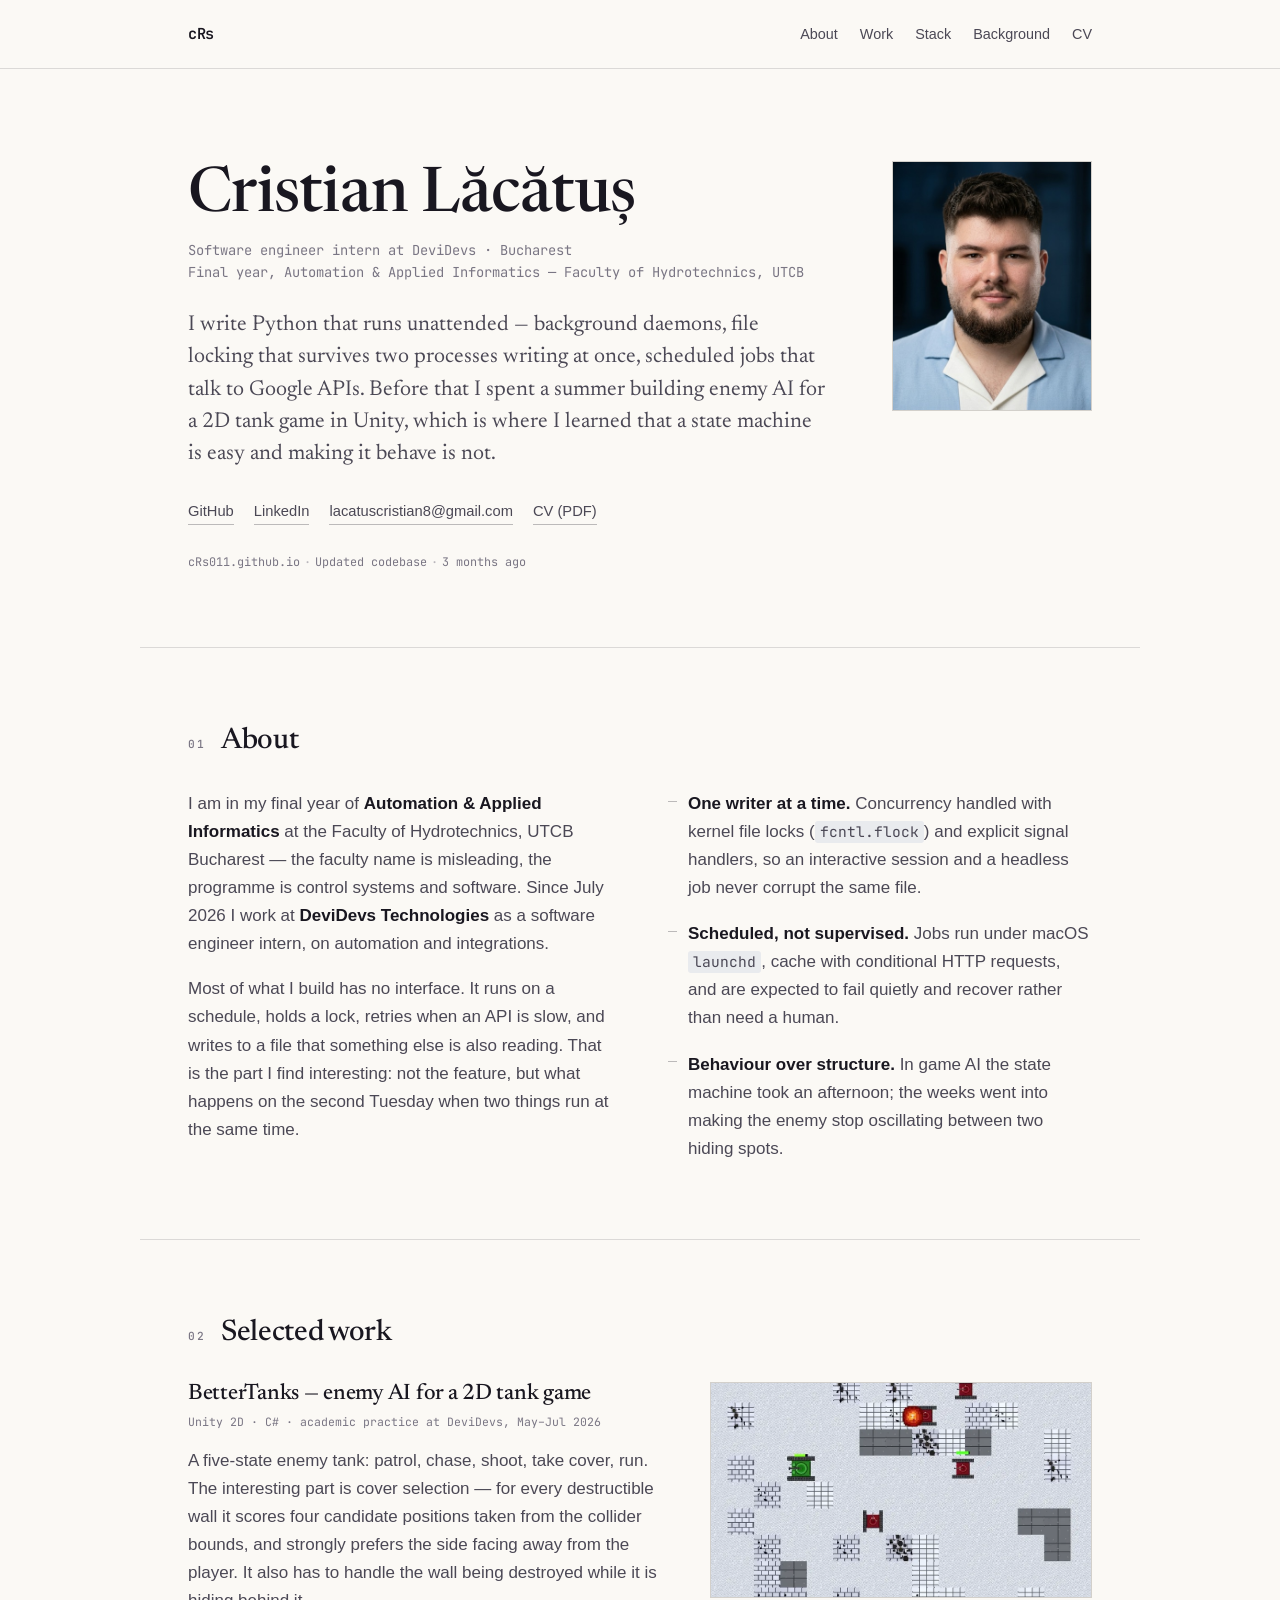
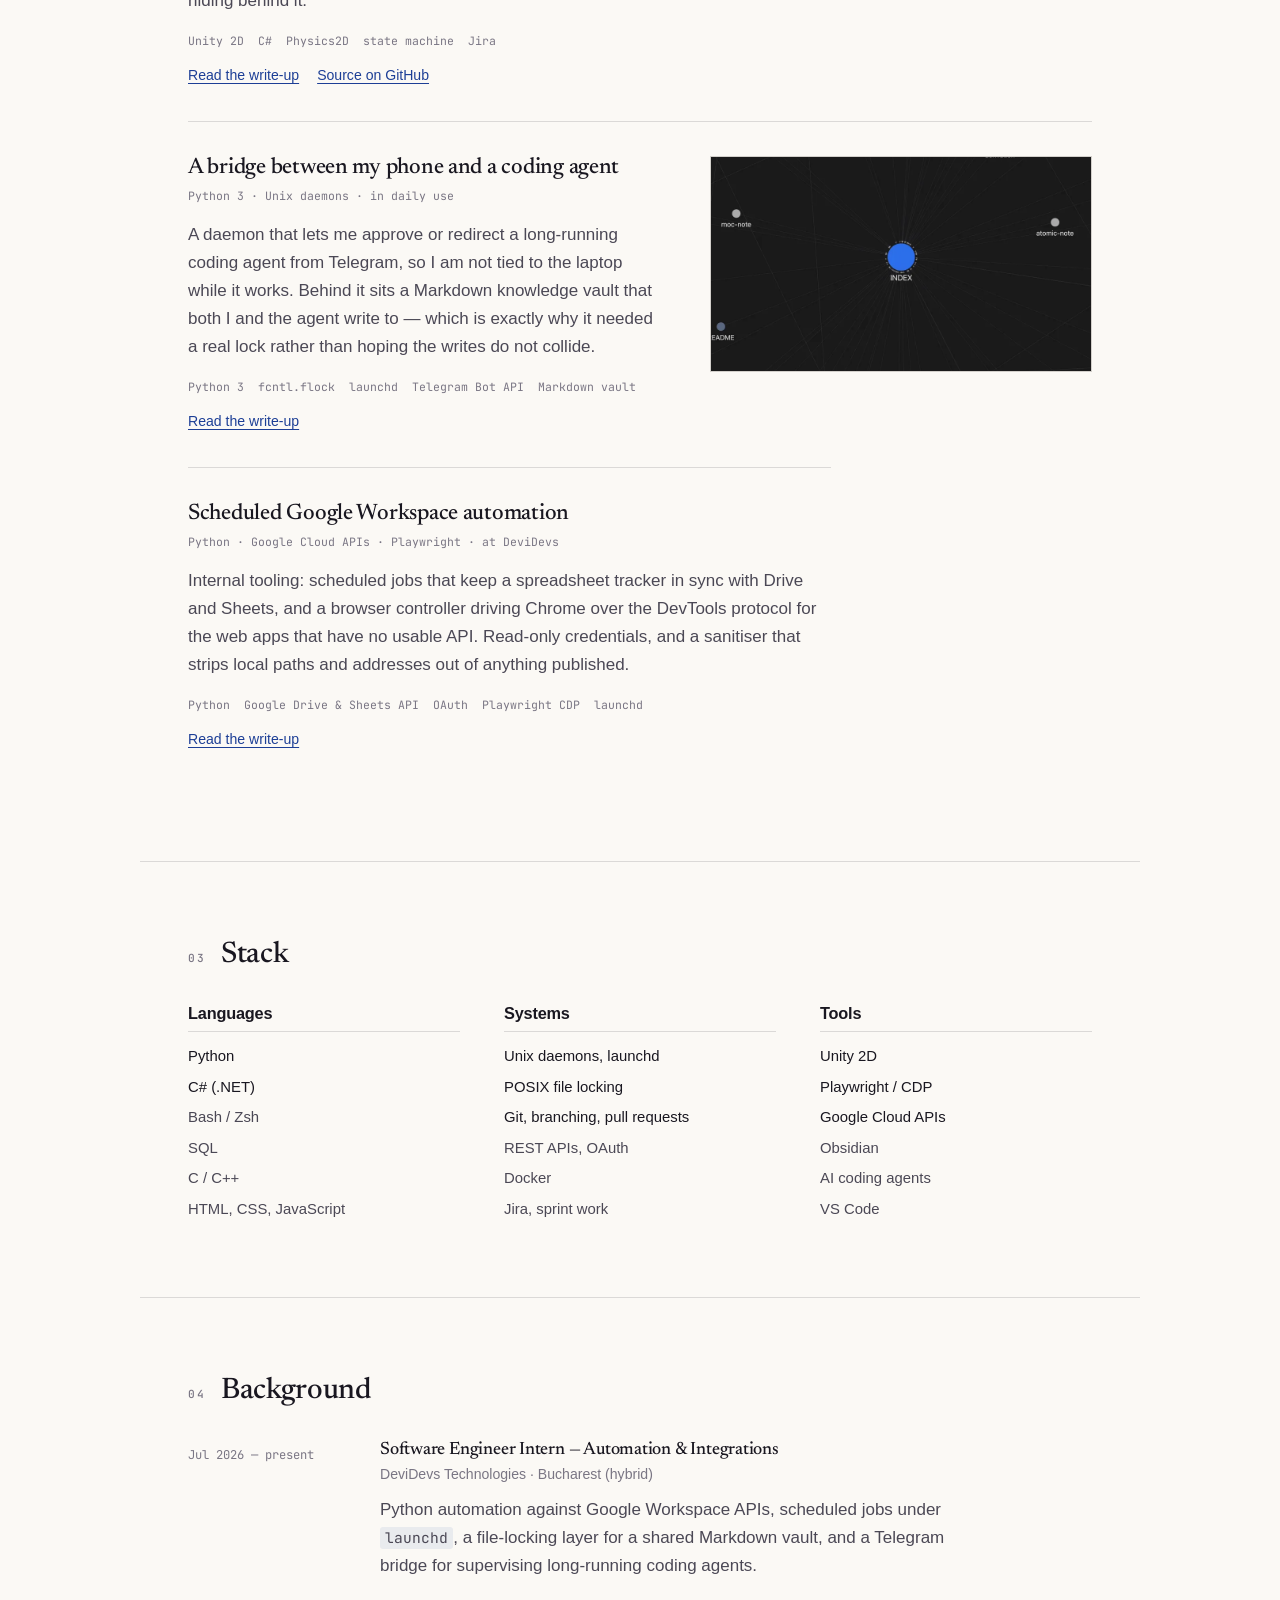
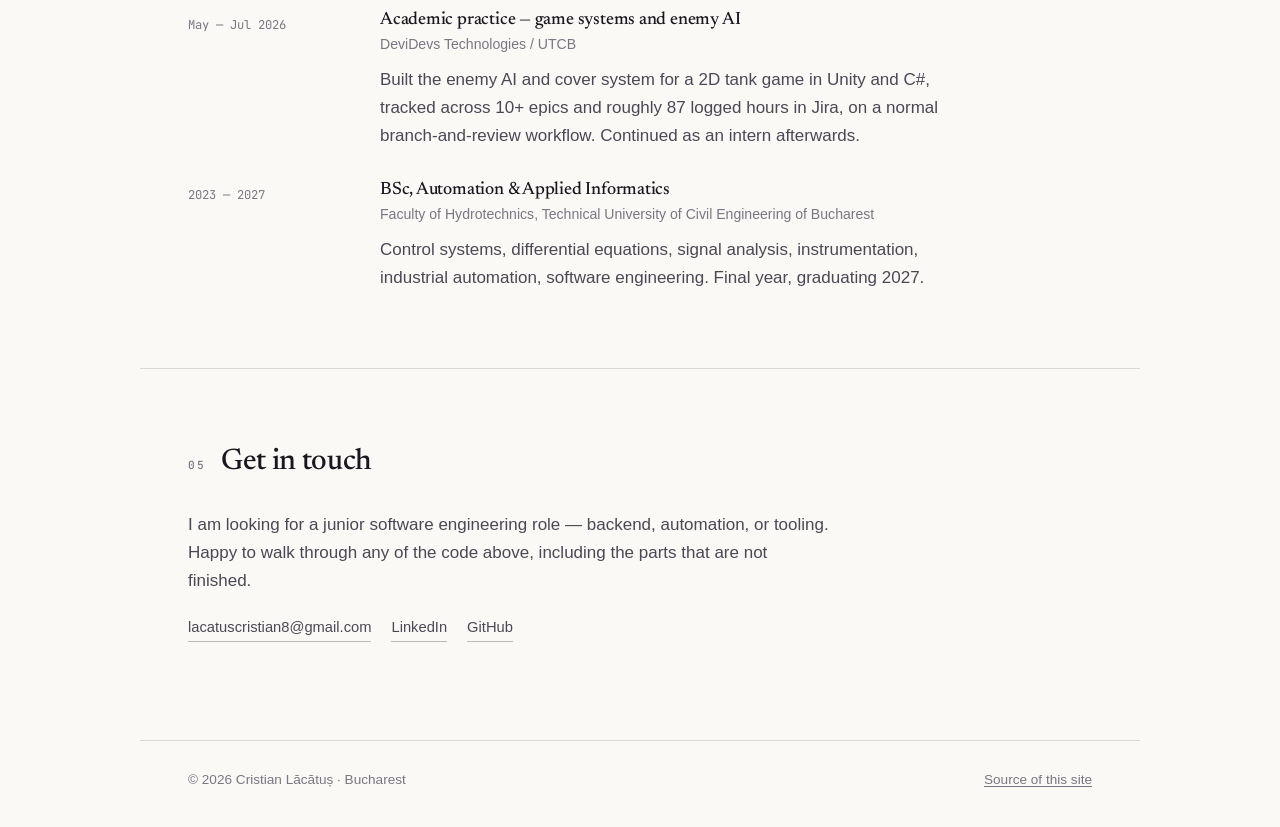
==== index.html @ 4e41a346 "feat(build): proiectele se genereaza din data/projects.json, nu se scriu de mana Sistemul "automat" " ====
<!DOCTYPE html>
<html lang="en">
<head>
  <meta charset="UTF-8">
  <meta name="viewport" content="width=device-width, initial-scale=1, viewport-fit=cover">
  <title>Cristian Lăcătuș — software & automation engineer</title>

  <meta name="description" content="Cristian Lăcătuș — Software Engineer Intern at DeviDevs. Final-year Automation & Applied Informatics student, Faculty of Hydrotechnics, UTCB Bucharest. Python daemons, Unity 2D enemy AI, Google Cloud automation.">
  <meta name="author" content="Cristian Lăcătuș">
  <meta name="theme-color" content="#fbf9f5" media="(prefers-color-scheme: light)">
  <meta name="theme-color" content="#16151b" media="(prefers-color-scheme: dark)">

  <meta property="og:title" content="Cristian Lăcătuș — software & automation engineer">
  <meta property="og:description" content="Python daemons and file-locking, Unity 2D enemy AI, Google Cloud automation. Final-year student at UTCB, intern at DeviDevs.">
  <meta property="og:type" content="profile">
  <meta property="og:url" content="https://crs011.github.io/">
  <meta property="og:image" content="https://crs011.github.io/assets/cristi_portrait.jpg">
  <meta name="twitter:card" content="summary_large_image">

  <link rel="canonical" href="https://crs011.github.io/">
  <link rel="icon" href="assets/favicon.svg" type="image/svg+xml">

  <link rel="preconnect" href="https://fonts.googleapis.com">
  <link rel="preconnect" href="https://fonts.gstatic.com" crossorigin>
  <link href="https://fonts.googleapis.com/css2?family=Newsreader:opsz,wght@6..72,400;6..72,500;6..72,600&family=JetBrains+Mono:wght@400;500;600&display=swap" rel="stylesheet">
  <link rel="stylesheet" href="styles.min.css?v=20260817">

  <script type="application/ld+json">
  {
    "@context": "https://schema.org",
    "@type": "Person",
    "name": "Cristian Lăcătuș",
    "url": "https://crs011.github.io/",
    "image": "https://crs011.github.io/assets/cristi_portrait.jpg",
    "sameAs": [
      "https://github.com/cRs011",
      "https://www.linkedin.com/in/cristi-lacatus-823696294/"
    ],
    "jobTitle": "Software Engineer Intern — Automation & Integrations",
    "worksFor": {
      "@type": "Organization",
      "name": "DeviDevs Technologies",
      "url": "https://devidevs.com"
    },
    "affiliation": {
      "@type": "EducationalOrganization",
      "name": "Technical University of Civil Engineering of Bucharest (UTCB)",
      "department": "Faculty of Hydrotechnics — Automation & Applied Informatics"
    },
    "knowsAbout": ["Python", "C#", "Unity 2D", "Game AI", "Unix daemons", "File locking", "Playwright", "ETL pipelines", "Google Cloud APIs"]
  }
  </script>
</head>

<body>
  <a class="skip-link" href="#main">Skip to content</a>

  <header class="masthead">
    <div class="wrap masthead-inner">
      <a href="/" class="wordmark">cRs</a>
      <nav aria-label="Sections">
        <ul>
          <li><a href="#about">About</a></li>
          <li><a href="#work">Work</a></li>
          <li><a href="#stack">Stack</a></li>
          <li><a href="#background">Background</a></li>
          <li><a href="assets/CV_Cristian_Lacatus_Software_Engineer.pdf">CV</a></li>
        </ul>
      </nav>
    </div>
  </header>

  <main id="main">
    <section class="wrap intro">
      <div>
        <h1>Cristian Lăcătuș</h1>
        <p class="intro-role">
          Software engineer intern at DeviDevs · Bucharest<br>
          Final year, Automation &amp; Applied Informatics — Faculty of Hydrotechnics, UTCB
        </p>

        <p class="lede">
          I write Python that runs unattended — background daemons, file locking that survives two
          processes writing at once, scheduled jobs that talk to Google APIs. Before that I spent a
          summer building enemy AI for a 2D tank game in Unity, which is where I learned that a state
          machine is easy and making it behave is not.
        </p>

        <div class="contact-row">
          <a href="https://github.com/cRs011" rel="me">GitHub</a>
          <a href="https://www.linkedin.com/in/cristi-lacatus-823696294/" rel="me">LinkedIn</a>
          <button type="button" id="copy-email" data-email="lacatuscristian8@gmail.com">lacatuscristian8@gmail.com</button>
          <a href="assets/CV_Cristian_Lacatus_Software_Engineer.pdf">CV (PDF)</a>
        </div>

        <a class="last-commit" id="last-commit" href="https://github.com/cRs011" hidden>
          <span id="commit-repo"></span><span class="sep">·</span><span id="commit-msg"></span><span class="sep">·</span><span id="commit-age"></span>
        </a>
      </div>

      <img class="portrait" src="assets/cristi_portrait.jpg?v=3" alt="Cristian Lăcătuș" width="200" height="250" loading="eager">
    </section>

    <section class="wrap section" id="about">
      <div class="section-head">
        <span class="eyebrow">01</span>
        <h2>About</h2>
      </div>
      <div class="two-col">
        <div class="prose">
          <p>
            I am in my final year of <strong>Automation &amp; Applied Informatics</strong> at the
            Faculty of Hydrotechnics, UTCB Bucharest — the faculty name is misleading, the programme
            is control systems and software. Since July 2026 I work at
            <strong>DeviDevs Technologies</strong> as a software engineer intern, on automation and
            integrations.
          </p>
          <p>
            Most of what I build has no interface. It runs on a schedule, holds a lock, retries when
            an API is slow, and writes to a file that something else is also reading. That is the
            part I find interesting: not the feature, but what happens on the second Tuesday when two
            things run at the same time.
          </p>
        </div>
        <div>
          <ul class="principles">
            <li>
              <strong>One writer at a time.</strong> Concurrency handled with kernel file locks
              (<code>fcntl.flock</code>) and explicit signal handlers, so an interactive session and a
              headless job never corrupt the same file.
            </li>
            <li>
              <strong>Scheduled, not supervised.</strong> Jobs run under macOS <code>launchd</code>,
              cache with conditional HTTP requests, and are expected to fail quietly and recover
              rather than need a human.
            </li>
            <li>
              <strong>Behaviour over structure.</strong> In game AI the state machine took an
              afternoon; the weeks went into making the enemy stop oscillating between two hiding
              spots.
            </li>
          </ul>
        </div>
      </div>
    </section>

    <section class="wrap section" id="work">
      <div class="section-head">
        <span class="eyebrow">02</span>
        <h2>Selected work</h2>
      </div>

      <!-- projects:start — generat de scripts/render_site.py din data/projects.json. Nu edita intre marcaje. -->
      <div class="work-list">
        <article class="work-item">
          <div class="work-body">
            <h3><a href="projects/bettertanks.html">BetterTanks — enemy AI for a 2D tank game</a></h3>
            <p class="work-meta">Unity 2D · C# · academic practice at DeviDevs, May–Jul 2026</p>
            <p>A five-state enemy tank: patrol, chase, shoot, take cover, run. The interesting part is cover selection — for every destructible wall it scores four candidate positions taken from the collider bounds, and strongly prefers the side facing away from the player. It also has to handle the wall being destroyed while it is hiding behind it.</p>
            <ul class="tags">
              <li>Unity 2D</li>
              <li>C#</li>
              <li>Physics2D</li>
              <li>state machine</li>
              <li>Jira</li>
            </ul>
            <div class="work-links">
              <a href="projects/bettertanks.html">Read the write-up</a>
              <a href="https://github.com/cRs011/proiectul-Unity-2D">Source on GitHub</a>
            </div>
          </div>
          <div class="work-media">
            <video autoplay loop muted playsinline preload="metadata" poster="assets/bettertanks/bettertanks_gameplay_live.webp" width="960" height="540">
              <source src="assets/bettertanks/bettertanks_gameplay_live.mp4" type="video/mp4">
            <img src="assets/bettertanks/bettertanks_gameplay_live.gif" alt="Gameplay clip: tanks fighting on a desert map" loading="lazy" width="960" height="540">
            </video>
          </div>
        </article>
        <article class="work-item">
          <div class="work-body">
            <h3><a href="projects/agent-bridge.html">A bridge between my phone and a coding agent</a></h3>
            <p class="work-meta">Python 3 · Unix daemons · in daily use</p>
            <p>A daemon that lets me approve or redirect a long-running coding agent from Telegram, so I am not tied to the laptop while it works. Behind it sits a Markdown knowledge vault that both I and the agent write to — which is exactly why it needed a real lock rather than hoping the writes do not collide.</p>
            <ul class="tags">
              <li>Python 3</li>
              <li>fcntl.flock</li>
              <li>launchd</li>
              <li>Telegram Bot API</li>
              <li>Markdown vault</li>
            </ul>
            <div class="work-links">
              <a href="projects/agent-bridge.html">Read the write-up</a>
            </div>
          </div>
          <div class="work-media">
            <video autoplay loop muted playsinline preload="metadata" poster="assets/obsidian_graph_interactive.webp" width="960" height="540">
              <source src="assets/obsidian_graph_interactive.mp4" type="video/mp4">
            <img src="assets/obsidian_graph_interactive.gif" alt="The knowledge vault rendered as a graph of linked notes" loading="lazy" width="960" height="540">
            </video>
          </div>
        </article>
        <article class="work-item no-media">
          <div class="work-body">
            <h3><a href="projects/automation.html">Scheduled Google Workspace automation</a></h3>
            <p class="work-meta">Python · Google Cloud APIs · Playwright · at DeviDevs</p>
            <p>Internal tooling: scheduled jobs that keep a spreadsheet tracker in sync with Drive and Sheets, and a browser controller driving Chrome over the DevTools protocol for the web apps that have no usable API. Read-only credentials, and a sanitiser that strips local paths and addresses out of anything published.</p>
            <ul class="tags">
              <li>Python</li>
              <li>Google Drive &amp; Sheets API</li>
              <li>OAuth</li>
              <li>Playwright CDP</li>
              <li>launchd</li>
            </ul>
            <div class="work-links">
              <a href="projects/automation.html">Read the write-up</a>
            </div>
          </div>
        </article>
      </div>
      <!-- projects:end -->
    </section>

    <section class="wrap section" id="stack">
      <div class="section-head">
        <span class="eyebrow">03</span>
        <h2>Stack</h2>
      </div>
      <div class="stack-grid">
        <div>
          <h3>Languages</h3>
          <ul>
            <li class="primary">Python</li>
            <li class="primary">C# (.NET)</li>
            <li>Bash / Zsh</li>
            <li>SQL</li>
            <li>C / C++</li>
            <li>HTML, CSS, JavaScript</li>
          </ul>
        </div>
        <div>
          <h3>Systems</h3>
          <ul>
            <li class="primary">Unix daemons, launchd</li>
            <li class="primary">POSIX file locking</li>
            <li class="primary">Git, branching, pull requests</li>
            <li>REST APIs, OAuth</li>
            <li>Docker</li>
            <li>Jira, sprint work</li>
          </ul>
        </div>
        <div>
          <h3>Tools</h3>
          <ul>
            <li class="primary">Unity 2D</li>
            <li class="primary">Playwright / CDP</li>
            <li class="primary">Google Cloud APIs</li>
            <li>Obsidian</li>
            <li>AI coding agents</li>
            <li>VS Code</li>
          </ul>
        </div>
      </div>
    </section>

    <section class="wrap section" id="background">
      <div class="section-head">
        <span class="eyebrow">04</span>
        <h2>Background</h2>
      </div>
      <div class="timeline">
        <article>
          <time datetime="2026-07">Jul 2026 — present</time>
          <div>
            <h3>Software Engineer Intern — Automation &amp; Integrations</h3>
            <p class="org">DeviDevs Technologies · Bucharest (hybrid)</p>
            <p>
              Python automation against Google Workspace APIs, scheduled jobs under
              <code>launchd</code>, a file-locking layer for a shared Markdown vault, and a
              Telegram bridge for supervising long-running coding agents.
            </p>
          </div>
        </article>

        <article>
          <time datetime="2026-05">May — Jul 2026</time>
          <div>
            <h3>Academic practice — game systems and enemy AI</h3>
            <p class="org">DeviDevs Technologies / UTCB</p>
            <p>
              Built the enemy AI and cover system for a 2D tank game in Unity and C#, tracked across
              10+ epics and roughly 87 logged hours in Jira, on a normal branch-and-review workflow.
              Continued as an intern afterwards.
            </p>
          </div>
        </article>

        <article>
          <time datetime="2023">2023 — 2027</time>
          <div>
            <h3>BSc, Automation &amp; Applied Informatics</h3>
            <p class="org">Faculty of Hydrotechnics, Technical University of Civil Engineering of Bucharest</p>
            <p>
              Control systems, differential equations, signal analysis, instrumentation, industrial
              automation, software engineering. Final year, graduating 2027.
            </p>
          </div>
        </article>
      </div>
    </section>

    <section class="wrap section closing">
      <div class="section-head">
        <span class="eyebrow">05</span>
        <h2>Get in touch</h2>
      </div>
      <p>
        I am looking for a junior software engineering role — backend, automation, or tooling. Happy
        to walk through any of the code above, including the parts that are not finished.
      </p>
      <div class="contact-row">
        <a href="mailto:lacatuscristian8@gmail.com">lacatuscristian8@gmail.com</a>
        <a href="https://www.linkedin.com/in/cristi-lacatus-823696294/">LinkedIn</a>
        <a href="https://github.com/cRs011">GitHub</a>
      </div>
    </section>
  </main>

  <footer class="wrap site-footer">
    <p>© 2026 Cristian Lăcătuș · Bucharest</p>
    <p class="footer-links">
      <a href="https://github.com/cRs011/cRs011.github.io">Source of this site</a>
    </p>
  </footer>

  <script src="script.min.js?v=20260817" defer></script>
</body>
</html>
---- styles.min.css ----
:root{color-scheme:light dark;--paper:#fbf9f5;--paper-raised:#ffffff;--paper-sunken:#f2efe8;--ink:#191720;--ink-soft:#4b4855;--ink-muted:#7a7684;--rule:rgba(25, 23, 32, 0.14);--rule-strong:rgba(25, 23, 32, 0.28);--accent:#1d3f96;--accent-hover:#16307a;--accent-wash:rgba(29, 63, 150, 0.08);--font-display:'Newsreader',Georgia,'Times New Roman',serif;--font-sans:-apple-system,BlinkMacSystemFont,'Segoe UI',Roboto,'Helvetica Neue',Arial,sans-serif;--font-mono:'JetBrains Mono',ui-monospace,SFMono-Regular,Menlo,monospace;--measure:68ch;--gutter:clamp(20px, 5vw, 48px)}@media (prefers-color-scheme:dark){:root{--paper:#16151b;--paper-raised:#1d1c24;--paper-sunken:#121118;--ink:#f3f0ea;--ink-soft:#b8b3ab;--ink-muted:#8b867e;--rule:rgba(243, 240, 234, 0.16);--rule-strong:rgba(243, 240, 234, 0.32);--accent:#9db6f2;--accent-hover:#bccdf8;--accent-wash:rgba(157, 182, 242, 0.12)}}*,::after,::before{box-sizing:border-box;margin:0;padding:0}html{font-size:100%;scroll-behavior:smooth;-webkit-text-size-adjust:100%}body{background:var(--paper);color:var(--ink-soft);font-family:var(--font-sans);font-size:1.0625rem;line-height:1.65;-webkit-font-smoothing:antialiased;padding-bottom:env(safe-area-inset-bottom)}:focus-visible{outline:2px solid var(--accent);outline-offset:3px;border-radius:2px}a{color:var(--accent);text-decoration-thickness:1px;text-underline-offset:0.18em}a:hover{color:var(--accent-hover)}code{font-family:var(--font-mono);font-size:.86em;background:var(--accent-wash);padding:.1em .35em;border-radius:3px;overflow-wrap:break-word}strong{color:var(--ink);font-weight:600}img,video{max-width:100%;height:auto;display:block}.wrap{max-width:1000px;margin:0 auto;padding-left:var(--gutter);padding-right:var(--gutter)}.skip-link{position:absolute;left:-9999px;top:0;background:var(--paper-raised);color:var(--ink);padding:10px 16px;z-index:100}.skip-link:focus{left:8px;top:8px}h1,h2,h3,h4{font-family:var(--font-display);color:var(--ink);font-weight:500;line-height:1.15;letter-spacing:-.012em}.eyebrow{font-family:var(--font-mono);font-size:.7rem;font-weight:500;letter-spacing:.14em;text-transform:uppercase;color:var(--ink-muted)}.lede{font-family:var(--font-display);font-size:clamp(1.12rem, 2.1vw, 1.35rem);line-height:1.5;color:var(--ink-soft);max-width:var(--measure)}.masthead{border-bottom:1px solid var(--rule);background:var(--paper)}.masthead-inner{display:flex;align-items:baseline;justify-content:space-between;gap:24px;padding-top:20px;padding-bottom:20px}.wordmark{font-family:var(--font-mono);font-size:.95rem;font-weight:600;color:var(--ink);text-decoration:none;letter-spacing:-.02em}.wordmark:hover{color:var(--accent)}.masthead nav ul{display:flex;gap:22px;list-style:none;flex-wrap:wrap}.masthead nav a{font-size:.9rem;color:var(--ink-soft);text-decoration:none}.masthead nav a:hover{color:var(--ink);text-decoration:underline}.intro{padding-top:clamp(48px,9vw,92px);padding-bottom:clamp(40px,7vw,72px);display:grid;grid-template-columns:minmax(0,1fr) auto;gap:clamp(28px,6vw,64px);align-items:start}.intro h1{font-size:clamp(2.4rem, 6.4vw, 3.9rem);margin-bottom:6px}.intro-role{font-family:var(--font-mono);font-size:.86rem;color:var(--ink-muted);margin-bottom:26px;line-height:1.6}.intro .lede{margin-bottom:28px}.contact-row{display:flex;flex-wrap:wrap;gap:8px 20px;font-size:.92rem;margin-bottom:22px}.contact-row a,.contact-row button{color:var(--ink-soft);text-decoration:none;border-bottom:1px solid var(--rule-strong);padding-bottom:1px;background:0 0;border-top:0;border-left:0;border-right:0;font:inherit;cursor:pointer}.contact-row a:hover,.contact-row button:hover{color:var(--accent);border-bottom-color:var(--accent)}.last-commit{font-family:var(--font-mono);font-size:.74rem;color:var(--ink-muted);text-decoration:none}.last-commit:hover{color:var(--ink-soft)}.last-commit .sep{opacity:.5;padding:0 4px}.portrait{width:clamp(132px,20vw,200px);aspect-ratio:4/5;object-fit:cover;object-position:center 18%;border:1px solid var(--rule);background:var(--paper-sunken)}.section{padding-top:clamp(44px,7vw,76px);padding-bottom:clamp(44px,7vw,76px);border-top:1px solid var(--rule)}.section-head{display:flex;align-items:baseline;gap:16px;margin-bottom:32px}.section-head h2{font-size:clamp(1.45rem, 3vw, 1.85rem)}.prose p{max-width:var(--measure);margin-bottom:1em}.prose p:last-child{margin-bottom:0}.two-col{display:grid;grid-template-columns:repeat(2,minmax(0,1fr));gap:clamp(28px,5vw,56px)}.principles{list-style:none;display:grid;gap:18px;max-width:var(--measure)}.principles li{padding-left:20px;position:relative}.principles li::before{content:'';position:absolute;left:0;top:.62em;width:9px;height:1px;background:var(--rule-strong)}.work-list{display:grid;gap:0}.work-item{display:grid;grid-template-columns:minmax(0,5fr) minmax(0,4fr);gap:clamp(24px,4vw,44px);padding:34px 0;border-top:1px solid var(--rule);align-items:start}.work-item:first-child{border-top:0;padding-top:0}.work-item.no-media{grid-template-columns:minmax(0,1fr);max-width:var(--measure)}.work-body h3{font-size:1.4rem;margin-bottom:4px}.work-body h3 a{color:var(--ink);text-decoration:none;background-image:linear-gradient(var(--accent),var(--accent));background-size:0 1px;background-position:0 100%;background-repeat:no-repeat;transition:background-size .2s ease}.work-body h3 a:hover{color:var(--accent);background-size:100% 1px}.work-meta{font-family:var(--font-mono);font-size:.72rem;color:var(--ink-muted);margin-bottom:14px}.work-body p{margin-bottom:16px}.tags{display:flex;flex-wrap:wrap;gap:6px 14px;font-family:var(--font-mono);font-size:.72rem;color:var(--ink-muted);list-style:none;margin-bottom:14px}.work-links{display:flex;flex-wrap:wrap;gap:18px;font-size:.88rem}.work-media{border:1px solid var(--rule);background:var(--paper-sunken)}.work-media img,.work-media video{width:100%;aspect-ratio:16/9;object-fit:cover}.stack-grid{display:grid;grid-template-columns:repeat(3,minmax(0,1fr));gap:clamp(24px,4vw,44px)}.stack-grid h3{font-size:1.02rem;font-weight:600;font-family:var(--font-sans);padding-bottom:8px;margin-bottom:12px;border-bottom:1px solid var(--rule)}.stack-grid ul{list-style:none;display:grid;gap:6px;font-size:.93rem}.stack-grid .primary{color:var(--ink);font-weight:500}.timeline{display:grid;gap:30px;max-width:780px}.timeline article{display:grid;grid-template-columns:168px minmax(0,1fr);gap:24px}.timeline time{font-family:var(--font-mono);font-size:.76rem;color:var(--ink-muted);padding-top:.35em}.timeline h3{font-size:1.12rem;margin-bottom:2px}.timeline .org{font-size:.88rem;color:var(--ink-muted);margin-bottom:10px}.closing p{max-width:var(--measure);margin-bottom:20px}.site-footer{border-top:1px solid var(--rule);padding-top:28px;padding-bottom:36px;font-size:.85rem;color:var(--ink-muted);display:flex;flex-wrap:wrap;justify-content:space-between;gap:12px}.site-footer a{color:var(--ink-muted)}.site-footer a:hover{color:var(--accent)}.footer-links{display:flex;gap:18px}.case{padding-top:clamp(40px,6vw,64px);padding-bottom:clamp(48px,8vw,88px)}.case-head{border-bottom:1px solid var(--rule);padding-bottom:28px;margin-bottom:36px}.case-head h1{font-size:clamp(2rem, 5vw, 2.9rem);margin:10px 0 12px}.back-link{font-family:var(--font-mono);font-size:.74rem;text-decoration:none}.back-link:hover{text-decoration:underline}.case-facts{display:grid;grid-template-columns:repeat(auto-fit,minmax(150px,1fr));gap:18px 28px;margin-top:24px;font-size:.88rem}.case-facts dt{font-family:var(--font-mono);font-size:.68rem;letter-spacing:.1em;text-transform:uppercase;color:var(--ink-muted);margin-bottom:3px}.case-facts dd{color:var(--ink)}.case-body{max-width:var(--measure)}.case-body h2{font-size:1.35rem;margin:42px 0 14px}.case-body h3{font-size:1.05rem;font-family:var(--font-sans);font-weight:600;margin:28px 0 10px}.case-body p{margin-bottom:1em}.case-body ol,.case-body ul{margin:0 0 1.2em 1.1em;display:grid;gap:8px}.case-body figure{margin:32px 0;max-width:none}.case-body figcaption{font-size:.82rem;color:var(--ink-muted);margin-top:8px}.case-body figure img,.case-body figure video{width:100%;border:1px solid var(--rule)}pre{background:var(--paper-sunken);border:1px solid var(--rule);border-left:2px solid var(--rule-strong);padding:16px 18px;overflow-x:auto;margin-bottom:1.3em;font-size:.82rem;line-height:1.6}pre code{background:0 0;padding:0;font-size:inherit;color:var(--ink-soft);white-space:pre}blockquote{border-left:2px solid var(--rule-strong);padding-left:18px;margin:0 0 1.3em;color:var(--ink-muted);font-family:var(--font-display);font-size:1.06rem}.honest{border:1px solid var(--rule);background:var(--paper-sunken);padding:22px 24px;margin:34px 0}.honest h3{margin-top:0}.honest ul{margin-bottom:0}@media (max-width:860px){.intro{grid-template-columns:minmax(0,1fr)}.portrait{order:-1}.stack-grid,.two-col{grid-template-columns:minmax(0,1fr)}.work-item,.work-item.no-media{grid-template-columns:minmax(0,1fr)}.work-media{order:-1}.timeline article{grid-template-columns:minmax(0,1fr);gap:6px}.timeline time{padding-top:0}}@media (max-width:560px){body{font-size:1rem}.masthead-inner{flex-direction:column;align-items:flex-start;gap:12px}.masthead nav ul{gap:16px}.section-head{flex-direction:column;align-items:flex-start;gap:4px;margin-bottom:24px}}@media (prefers-reduced-motion:reduce){html{scroll-behavior:auto}*,::after,::before{transition-duration:0s!important;animation-duration:0s!important}}@media print{.last-commit,.masthead nav,.work-media{display:none}body{color:#000;background:#fff}}
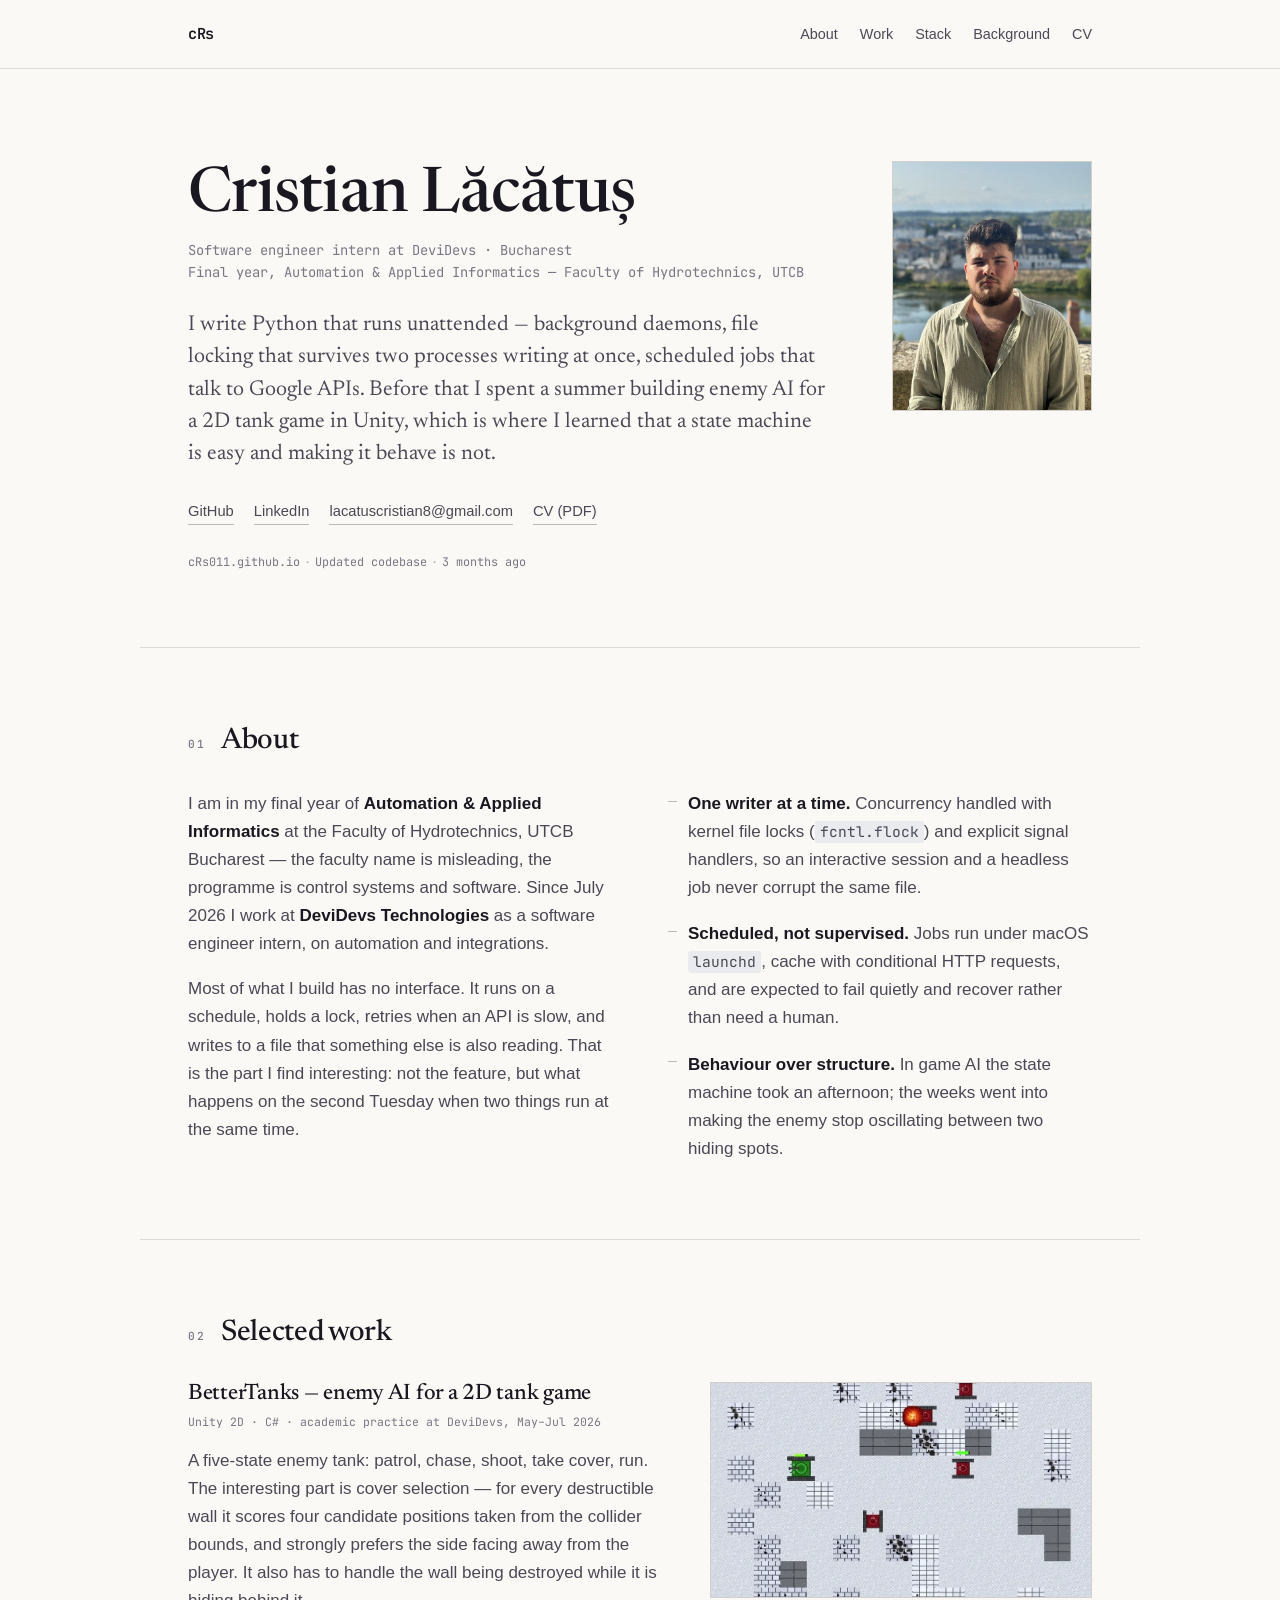
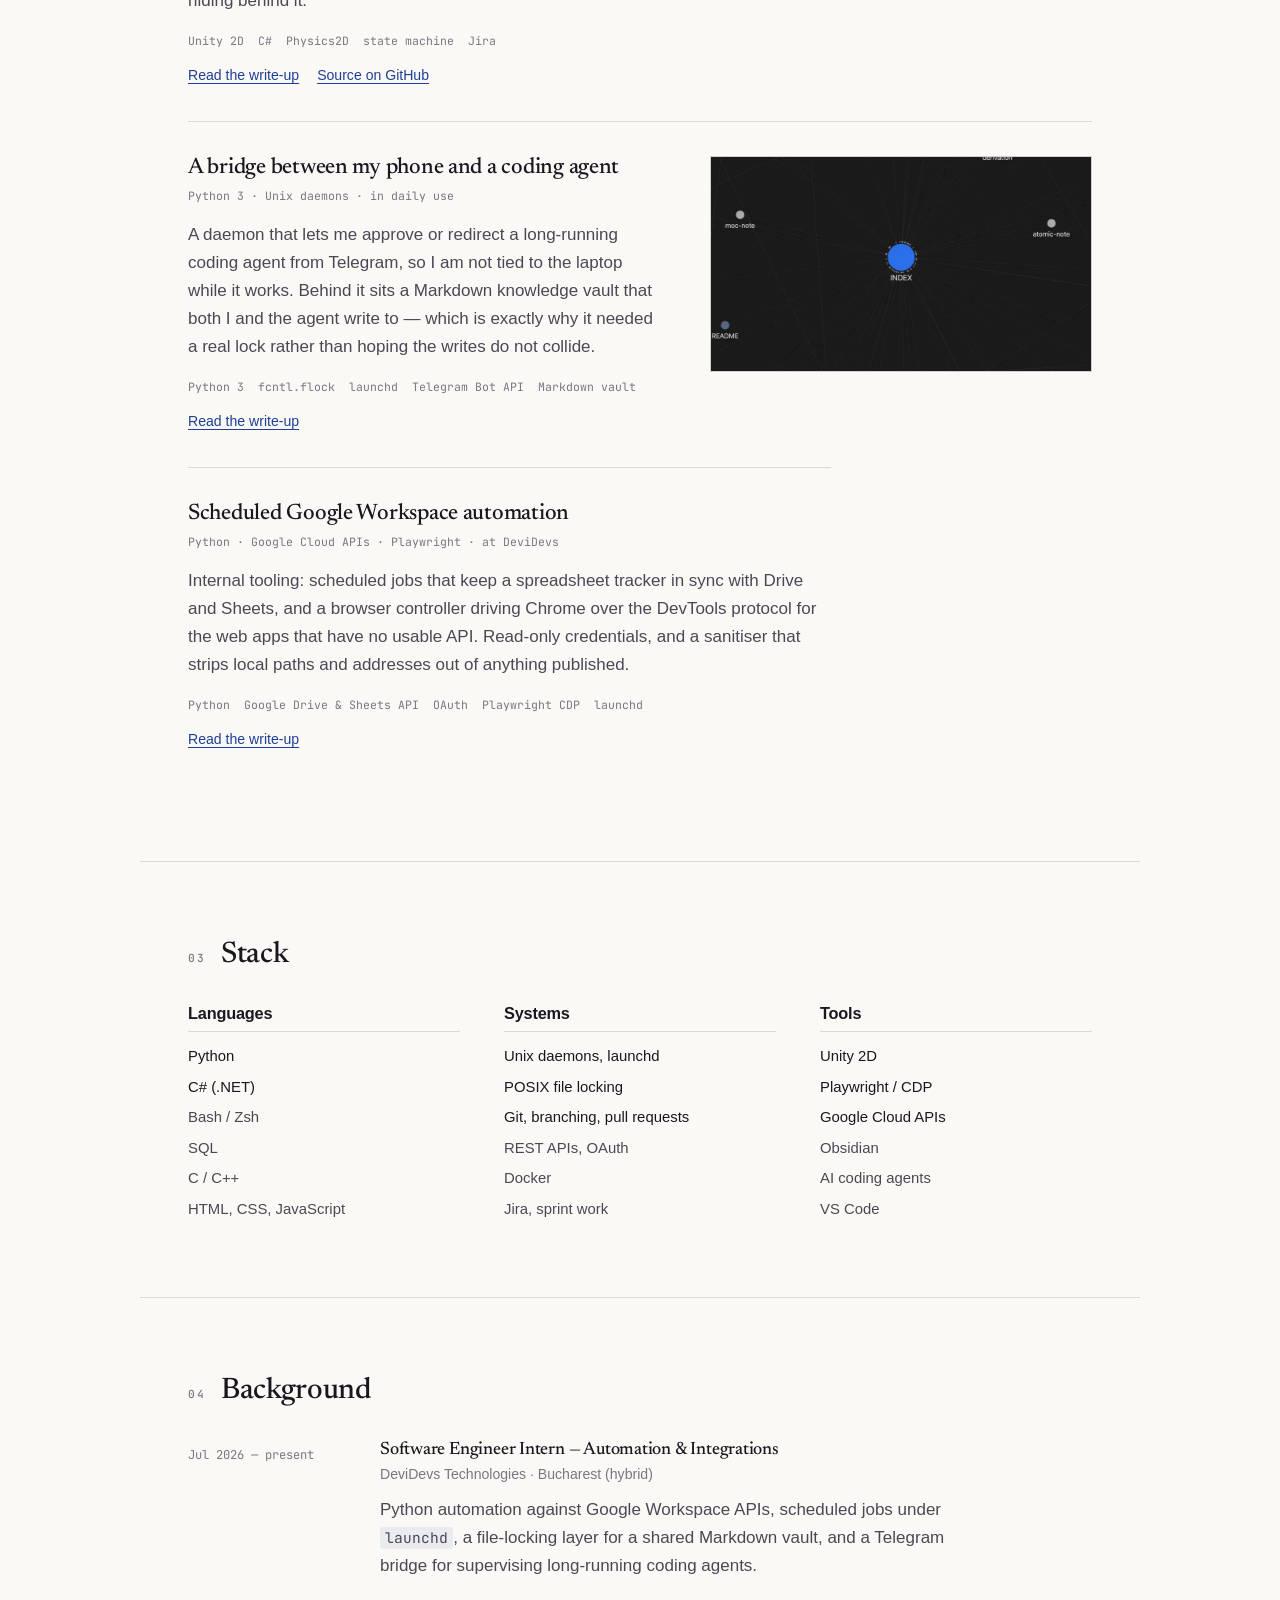
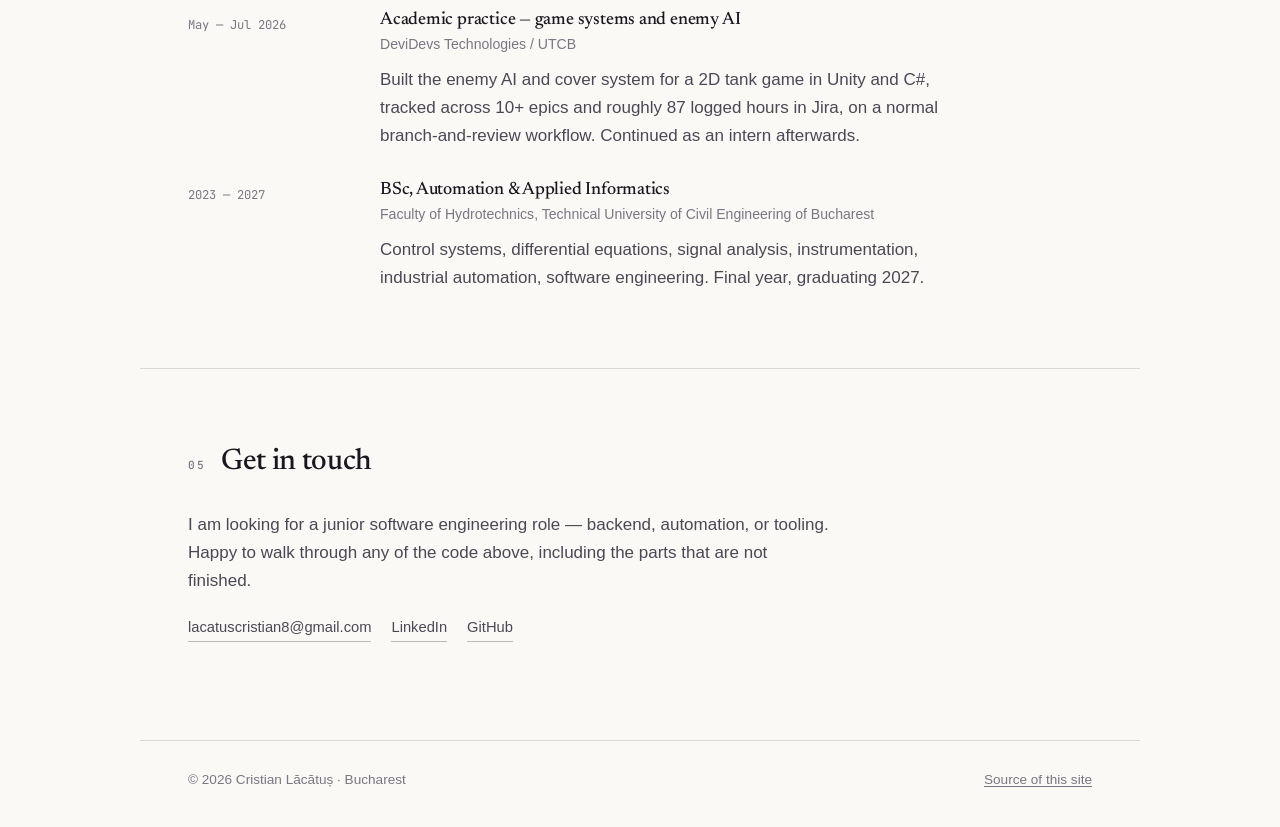
==== commit 86ee2177: "feat(portret): inlocuieste portretul generat cu o fotografie reala Portretul de pana acum fusese gen" ====
--- a/index.html
+++ b/index.html
@@ -14,8 +14,8 @@
   <meta property="og:description" content="Python daemons and file-locking, Unity 2D enemy AI, Google Cloud automation. Final-year student at UTCB, intern at DeviDevs.">
   <meta property="og:type" content="profile">
   <meta property="og:url" content="https://crs011.github.io/">
-  <meta property="og:image" content="https://crs011.github.io/assets/cristi_portrait.jpg">
-  <meta name="twitter:card" content="summary_large_image">
+  <meta property="og:image" content="https://crs011.github.io/assets/portrait.jpg">
+  <meta name="twitter:card" content="summary">
 
   <link rel="canonical" href="https://crs011.github.io/">
   <link rel="icon" href="assets/favicon.svg" type="image/svg+xml">
@@ -31,7 +31,7 @@
     "@type": "Person",
     "name": "Cristian Lăcătuș",
     "url": "https://crs011.github.io/",
-    "image": "https://crs011.github.io/assets/cristi_portrait.jpg",
+    "image": "https://crs011.github.io/assets/portrait.jpg",
     "sameAs": [
       "https://github.com/cRs011",
       "https://www.linkedin.com/in/cristi-lacatus-823696294/"
@@ -98,7 +98,7 @@
         </a>
       </div>
 
-      <img class="portrait" src="assets/cristi_portrait.jpg?v=3" alt="Cristian Lăcătuș" width="200" height="250" loading="eager">
+      <img class="portrait" src="assets/portrait.jpg" alt="Cristian Lăcătuș" width="600" height="750" loading="eager">
     </section>
 
     <section class="wrap section" id="about">
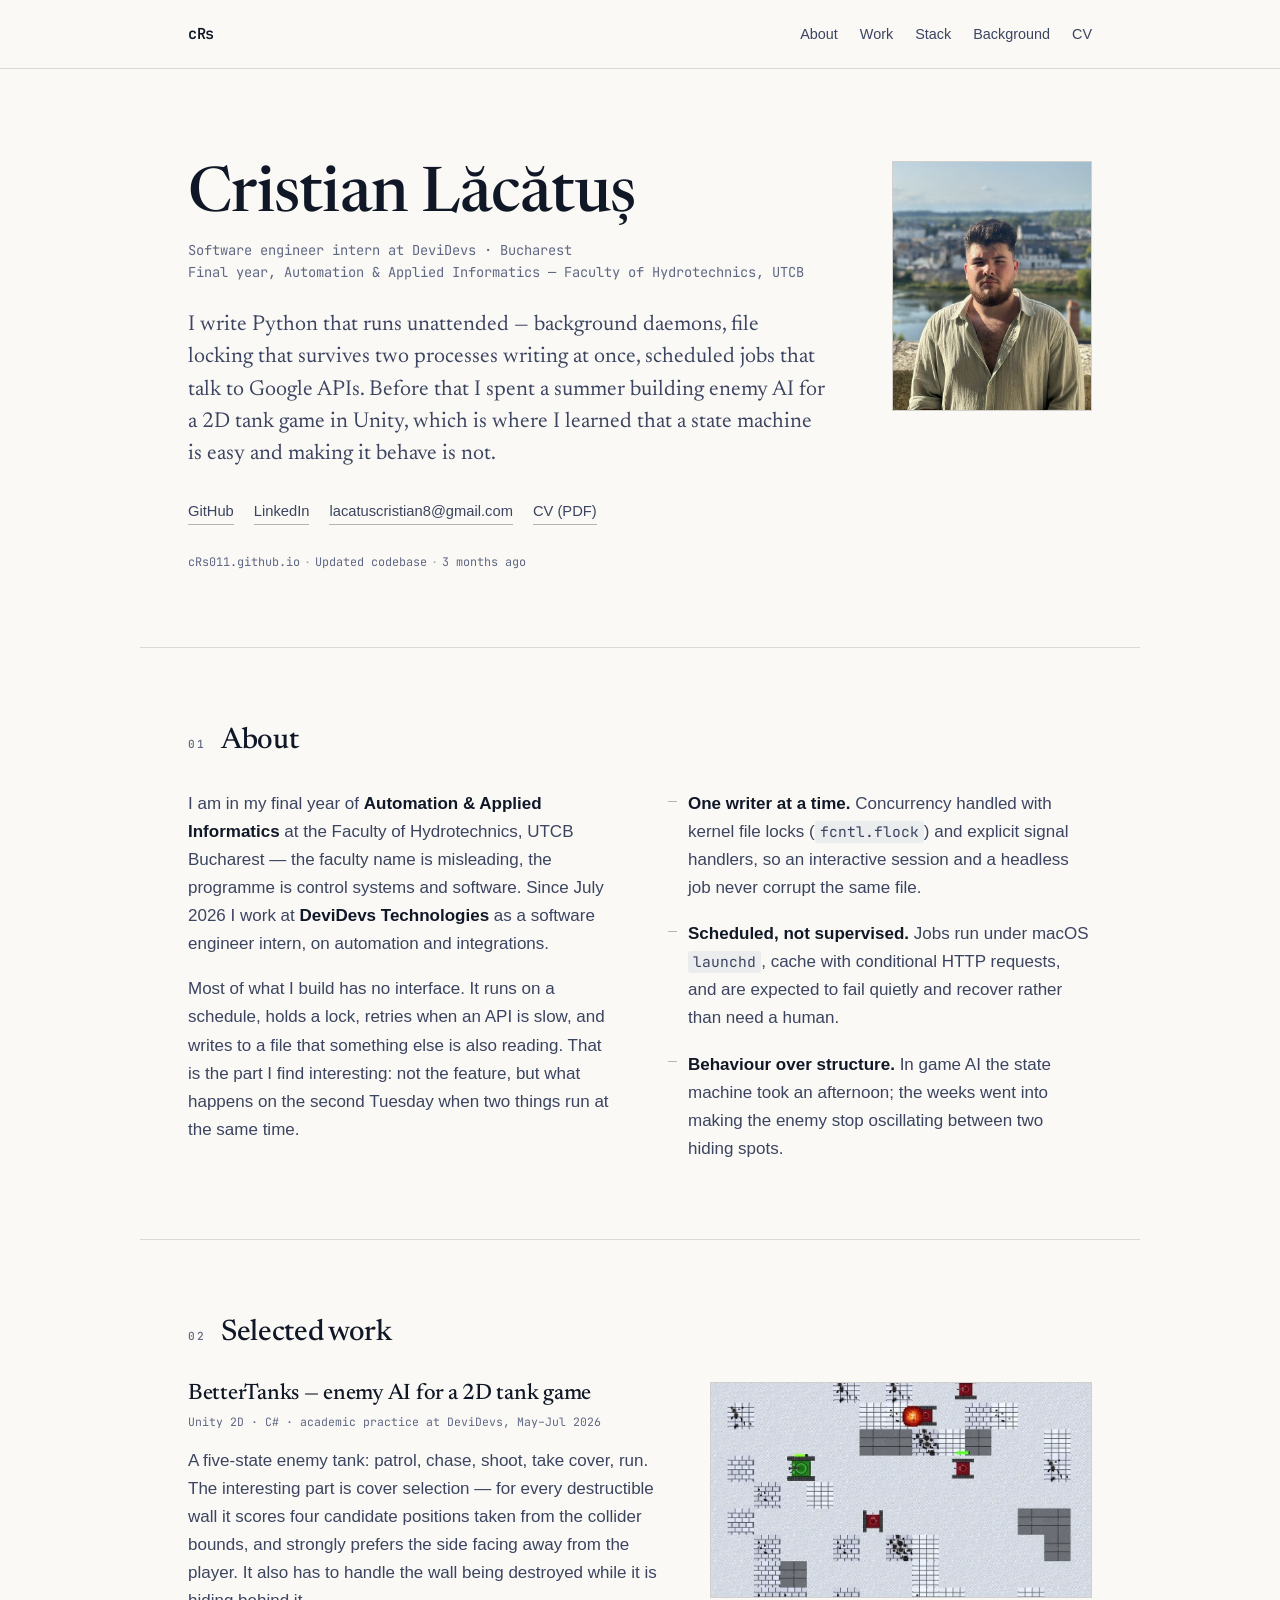
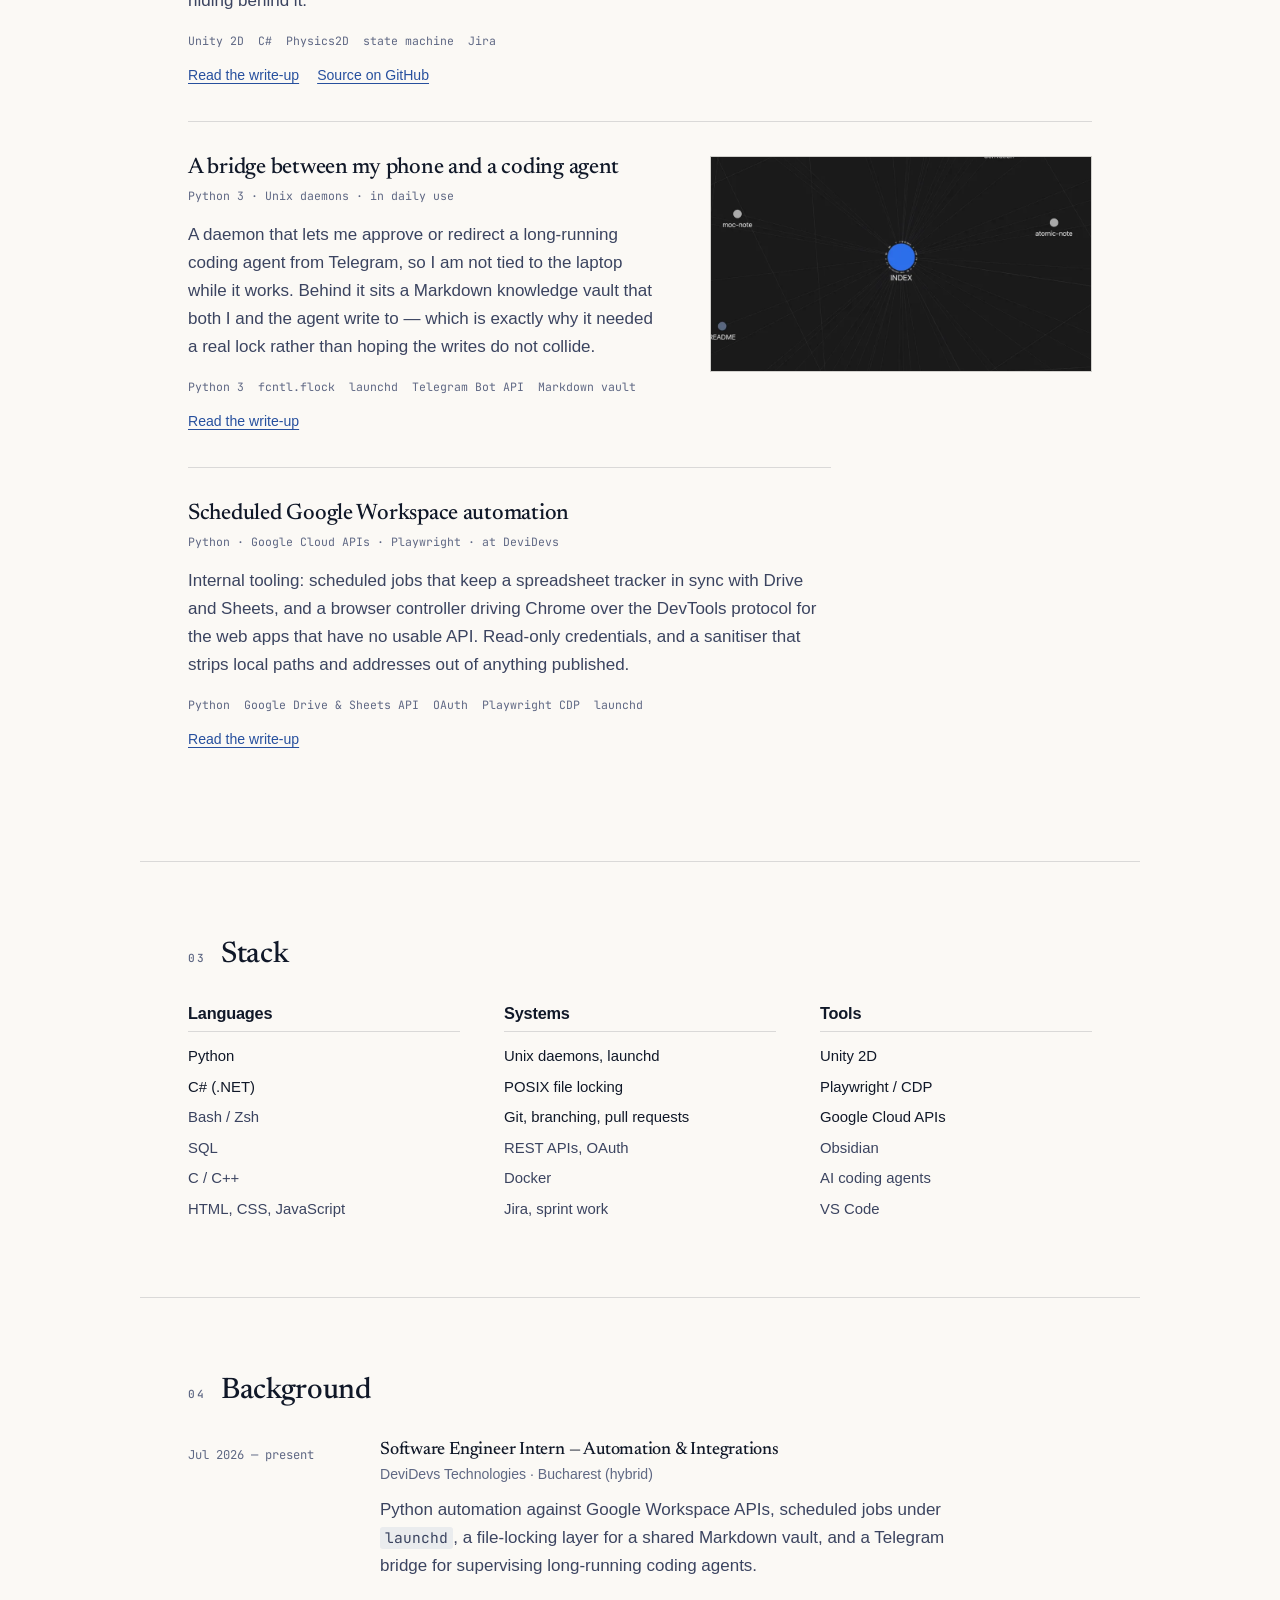
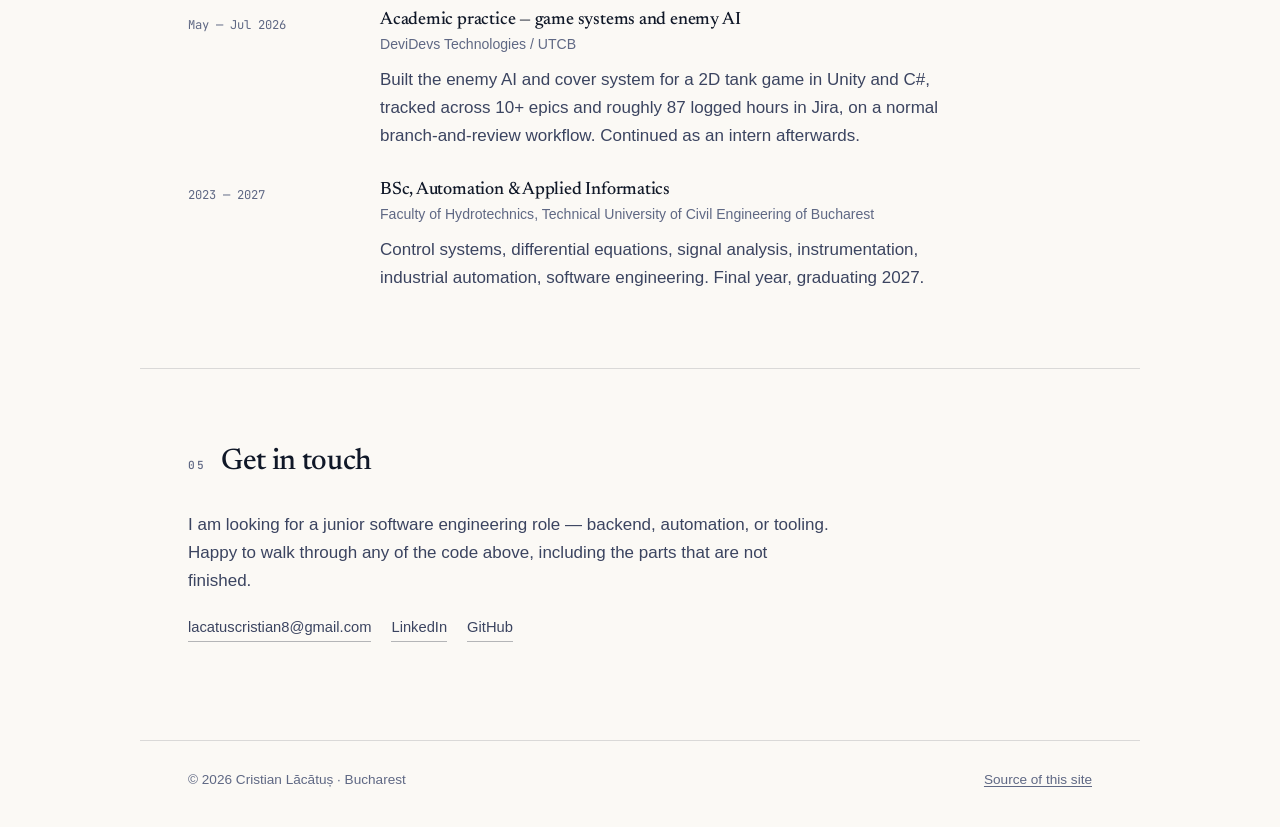
==== commit 747f0bff: "feat(paleta): cerneala bleumarin in loc de negru, plus desenul algoritmului de acoperire Culoarea vi" ====
--- a/index.html
+++ b/index.html
@@ -8,7 +8,7 @@
   <meta name="description" content="Cristian Lăcătuș — Software Engineer Intern at DeviDevs. Final-year Automation & Applied Informatics student, Faculty of Hydrotechnics, UTCB Bucharest. Python daemons, Unity 2D enemy AI, Google Cloud automation.">
   <meta name="author" content="Cristian Lăcătuș">
   <meta name="theme-color" content="#fbf9f5" media="(prefers-color-scheme: light)">
-  <meta name="theme-color" content="#16151b" media="(prefers-color-scheme: dark)">
+  <meta name="theme-color" content="#0d111c" media="(prefers-color-scheme: dark)">
 
   <meta property="og:title" content="Cristian Lăcătuș — software & automation engineer">
   <meta property="og:description" content="Python daemons and file-locking, Unity 2D enemy AI, Google Cloud automation. Final-year student at UTCB, intern at DeviDevs.">
--- a/styles.min.css
+++ b/styles.min.css
@@ -1 +1 @@
-:root{color-scheme:light dark;--paper:#fbf9f5;--paper-raised:#ffffff;--paper-sunken:#f2efe8;--ink:#191720;--ink-soft:#4b4855;--ink-muted:#7a7684;--rule:rgba(25, 23, 32, 0.14);--rule-strong:rgba(25, 23, 32, 0.28);--accent:#1d3f96;--accent-hover:#16307a;--accent-wash:rgba(29, 63, 150, 0.08);--font-display:'Newsreader',Georgia,'Times New Roman',serif;--font-sans:-apple-system,BlinkMacSystemFont,'Segoe UI',Roboto,'Helvetica Neue',Arial,sans-serif;--font-mono:'JetBrains Mono',ui-monospace,SFMono-Regular,Menlo,monospace;--measure:68ch;--gutter:clamp(20px, 5vw, 48px)}@media (prefers-color-scheme:dark){:root{--paper:#16151b;--paper-raised:#1d1c24;--paper-sunken:#121118;--ink:#f3f0ea;--ink-soft:#b8b3ab;--ink-muted:#8b867e;--rule:rgba(243, 240, 234, 0.16);--rule-strong:rgba(243, 240, 234, 0.32);--accent:#9db6f2;--accent-hover:#bccdf8;--accent-wash:rgba(157, 182, 242, 0.12)}}*,::after,::before{box-sizing:border-box;margin:0;padding:0}html{font-size:100%;scroll-behavior:smooth;-webkit-text-size-adjust:100%}body{background:var(--paper);color:var(--ink-soft);font-family:var(--font-sans);font-size:1.0625rem;line-height:1.65;-webkit-font-smoothing:antialiased;padding-bottom:env(safe-area-inset-bottom)}:focus-visible{outline:2px solid var(--accent);outline-offset:3px;border-radius:2px}a{color:var(--accent);text-decoration-thickness:1px;text-underline-offset:0.18em}a:hover{color:var(--accent-hover)}code{font-family:var(--font-mono);font-size:.86em;background:var(--accent-wash);padding:.1em .35em;border-radius:3px;overflow-wrap:break-word}strong{color:var(--ink);font-weight:600}img,video{max-width:100%;height:auto;display:block}.wrap{max-width:1000px;margin:0 auto;padding-left:var(--gutter);padding-right:var(--gutter)}.skip-link{position:absolute;left:-9999px;top:0;background:var(--paper-raised);color:var(--ink);padding:10px 16px;z-index:100}.skip-link:focus{left:8px;top:8px}h1,h2,h3,h4{font-family:var(--font-display);color:var(--ink);font-weight:500;line-height:1.15;letter-spacing:-.012em}.eyebrow{font-family:var(--font-mono);font-size:.7rem;font-weight:500;letter-spacing:.14em;text-transform:uppercase;color:var(--ink-muted)}.lede{font-family:var(--font-display);font-size:clamp(1.12rem, 2.1vw, 1.35rem);line-height:1.5;color:var(--ink-soft);max-width:var(--measure)}.masthead{border-bottom:1px solid var(--rule);background:var(--paper)}.masthead-inner{display:flex;align-items:baseline;justify-content:space-between;gap:24px;padding-top:20px;padding-bottom:20px}.wordmark{font-family:var(--font-mono);font-size:.95rem;font-weight:600;color:var(--ink);text-decoration:none;letter-spacing:-.02em}.wordmark:hover{color:var(--accent)}.masthead nav ul{display:flex;gap:22px;list-style:none;flex-wrap:wrap}.masthead nav a{font-size:.9rem;color:var(--ink-soft);text-decoration:none}.masthead nav a:hover{color:var(--ink);text-decoration:underline}.intro{padding-top:clamp(48px,9vw,92px);padding-bottom:clamp(40px,7vw,72px);display:grid;grid-template-columns:minmax(0,1fr) auto;gap:clamp(28px,6vw,64px);align-items:start}.intro h1{font-size:clamp(2.4rem, 6.4vw, 3.9rem);margin-bottom:6px}.intro-role{font-family:var(--font-mono);font-size:.86rem;color:var(--ink-muted);margin-bottom:26px;line-height:1.6}.intro .lede{margin-bottom:28px}.contact-row{display:flex;flex-wrap:wrap;gap:8px 20px;font-size:.92rem;margin-bottom:22px}.contact-row a,.contact-row button{color:var(--ink-soft);text-decoration:none;border-bottom:1px solid var(--rule-strong);padding-bottom:1px;background:0 0;border-top:0;border-left:0;border-right:0;font:inherit;cursor:pointer}.contact-row a:hover,.contact-row button:hover{color:var(--accent);border-bottom-color:var(--accent)}.last-commit{font-family:var(--font-mono);font-size:.74rem;color:var(--ink-muted);text-decoration:none}.last-commit:hover{color:var(--ink-soft)}.last-commit .sep{opacity:.5;padding:0 4px}.portrait{width:clamp(132px,20vw,200px);aspect-ratio:4/5;object-fit:cover;object-position:center 18%;border:1px solid var(--rule);background:var(--paper-sunken)}.section{padding-top:clamp(44px,7vw,76px);padding-bottom:clamp(44px,7vw,76px);border-top:1px solid var(--rule)}.section-head{display:flex;align-items:baseline;gap:16px;margin-bottom:32px}.section-head h2{font-size:clamp(1.45rem, 3vw, 1.85rem)}.prose p{max-width:var(--measure);margin-bottom:1em}.prose p:last-child{margin-bottom:0}.two-col{display:grid;grid-template-columns:repeat(2,minmax(0,1fr));gap:clamp(28px,5vw,56px)}.principles{list-style:none;display:grid;gap:18px;max-width:var(--measure)}.principles li{padding-left:20px;position:relative}.principles li::before{content:'';position:absolute;left:0;top:.62em;width:9px;height:1px;background:var(--rule-strong)}.work-list{display:grid;gap:0}.work-item{display:grid;grid-template-columns:minmax(0,5fr) minmax(0,4fr);gap:clamp(24px,4vw,44px);padding:34px 0;border-top:1px solid var(--rule);align-items:start}.work-item:first-child{border-top:0;padding-top:0}.work-item.no-media{grid-template-columns:minmax(0,1fr);max-width:var(--measure)}.work-body h3{font-size:1.4rem;margin-bottom:4px}.work-body h3 a{color:var(--ink);text-decoration:none;background-image:linear-gradient(var(--accent),var(--accent));background-size:0 1px;background-position:0 100%;background-repeat:no-repeat;transition:background-size .2s ease}.work-body h3 a:hover{color:var(--accent);background-size:100% 1px}.work-meta{font-family:var(--font-mono);font-size:.72rem;color:var(--ink-muted);margin-bottom:14px}.work-body p{margin-bottom:16px}.tags{display:flex;flex-wrap:wrap;gap:6px 14px;font-family:var(--font-mono);font-size:.72rem;color:var(--ink-muted);list-style:none;margin-bottom:14px}.work-links{display:flex;flex-wrap:wrap;gap:18px;font-size:.88rem}.work-media{border:1px solid var(--rule);background:var(--paper-sunken)}.work-media img,.work-media video{width:100%;aspect-ratio:16/9;object-fit:cover}.stack-grid{display:grid;grid-template-columns:repeat(3,minmax(0,1fr));gap:clamp(24px,4vw,44px)}.stack-grid h3{font-size:1.02rem;font-weight:600;font-family:var(--font-sans);padding-bottom:8px;margin-bottom:12px;border-bottom:1px solid var(--rule)}.stack-grid ul{list-style:none;display:grid;gap:6px;font-size:.93rem}.stack-grid .primary{color:var(--ink);font-weight:500}.timeline{display:grid;gap:30px;max-width:780px}.timeline article{display:grid;grid-template-columns:168px minmax(0,1fr);gap:24px}.timeline time{font-family:var(--font-mono);font-size:.76rem;color:var(--ink-muted);padding-top:.35em}.timeline h3{font-size:1.12rem;margin-bottom:2px}.timeline .org{font-size:.88rem;color:var(--ink-muted);margin-bottom:10px}.closing p{max-width:var(--measure);margin-bottom:20px}.site-footer{border-top:1px solid var(--rule);padding-top:28px;padding-bottom:36px;font-size:.85rem;color:var(--ink-muted);display:flex;flex-wrap:wrap;justify-content:space-between;gap:12px}.site-footer a{color:var(--ink-muted)}.site-footer a:hover{color:var(--accent)}.footer-links{display:flex;gap:18px}.case{padding-top:clamp(40px,6vw,64px);padding-bottom:clamp(48px,8vw,88px)}.case-head{border-bottom:1px solid var(--rule);padding-bottom:28px;margin-bottom:36px}.case-head h1{font-size:clamp(2rem, 5vw, 2.9rem);margin:10px 0 12px}.back-link{font-family:var(--font-mono);font-size:.74rem;text-decoration:none}.back-link:hover{text-decoration:underline}.case-facts{display:grid;grid-template-columns:repeat(auto-fit,minmax(150px,1fr));gap:18px 28px;margin-top:24px;font-size:.88rem}.case-facts dt{font-family:var(--font-mono);font-size:.68rem;letter-spacing:.1em;text-transform:uppercase;color:var(--ink-muted);margin-bottom:3px}.case-facts dd{color:var(--ink)}.case-body{max-width:var(--measure)}.case-body h2{font-size:1.35rem;margin:42px 0 14px}.case-body h3{font-size:1.05rem;font-family:var(--font-sans);font-weight:600;margin:28px 0 10px}.case-body p{margin-bottom:1em}.case-body ol,.case-body ul{margin:0 0 1.2em 1.1em;display:grid;gap:8px}.case-body figure{margin:32px 0;max-width:none}.case-body figcaption{font-size:.82rem;color:var(--ink-muted);margin-top:8px}.case-body figure img,.case-body figure video{width:100%;border:1px solid var(--rule)}pre{background:var(--paper-sunken);border:1px solid var(--rule);border-left:2px solid var(--rule-strong);padding:16px 18px;overflow-x:auto;margin-bottom:1.3em;font-size:.82rem;line-height:1.6}pre code{background:0 0;padding:0;font-size:inherit;color:var(--ink-soft);white-space:pre}blockquote{border-left:2px solid var(--rule-strong);padding-left:18px;margin:0 0 1.3em;color:var(--ink-muted);font-family:var(--font-display);font-size:1.06rem}.honest{border:1px solid var(--rule);background:var(--paper-sunken);padding:22px 24px;margin:34px 0}.honest h3{margin-top:0}.honest ul{margin-bottom:0}@media (max-width:860px){.intro{grid-template-columns:minmax(0,1fr)}.portrait{order:-1}.stack-grid,.two-col{grid-template-columns:minmax(0,1fr)}.work-item,.work-item.no-media{grid-template-columns:minmax(0,1fr)}.work-media{order:-1}.timeline article{grid-template-columns:minmax(0,1fr);gap:6px}.timeline time{padding-top:0}}@media (max-width:560px){body{font-size:1rem}.masthead-inner{flex-direction:column;align-items:flex-start;gap:12px}.masthead nav ul{gap:16px}.section-head{flex-direction:column;align-items:flex-start;gap:4px;margin-bottom:24px}}@media (prefers-reduced-motion:reduce){html{scroll-behavior:auto}*,::after,::before{transition-duration:0s!important;animation-duration:0s!important}}@media print{.last-commit,.masthead nav,.work-media{display:none}body{color:#000;background:#fff}}+:root{color-scheme:light dark;--paper:#fbf9f5;--paper-raised:#ffffff;--paper-sunken:#f1eee7;--ink:#101828;--ink-soft:#3b4460;--ink-muted:#5f6884;--rule:rgba(16, 24, 40, 0.14);--rule-strong:rgba(16, 24, 40, 0.30);--accent:#27509e;--accent-hover:#1a3c7d;--accent-wash:rgba(39, 80, 158, 0.08);--font-display:'Newsreader',Georgia,'Times New Roman',serif;--font-sans:-apple-system,BlinkMacSystemFont,'Segoe UI',Roboto,'Helvetica Neue',Arial,sans-serif;--font-mono:'JetBrains Mono',ui-monospace,SFMono-Regular,Menlo,monospace;--measure:68ch;--gutter:clamp(20px, 5vw, 48px)}@media (prefers-color-scheme:dark){:root{--paper:#0d111c;--paper-raised:#151b2a;--paper-sunken:#0a0e17;--ink:#eef1f7;--ink-soft:#aab3c6;--ink-muted:#828b9f;--rule:rgba(238, 241, 247, 0.16);--rule-strong:rgba(238, 241, 247, 0.32);--accent:#93b0f5;--accent-hover:#b4c7f9;--accent-wash:rgba(147, 176, 245, 0.14)}}*,::after,::before{box-sizing:border-box;margin:0;padding:0}html{font-size:100%;scroll-behavior:smooth;-webkit-text-size-adjust:100%}body{background:var(--paper);color:var(--ink-soft);font-family:var(--font-sans);font-size:1.0625rem;line-height:1.65;-webkit-font-smoothing:antialiased;padding-bottom:env(safe-area-inset-bottom)}:focus-visible{outline:2px solid var(--accent);outline-offset:3px;border-radius:2px}a{color:var(--accent);text-decoration-thickness:1px;text-underline-offset:0.18em}a:hover{color:var(--accent-hover)}code{font-family:var(--font-mono);font-size:.86em;background:var(--accent-wash);padding:.1em .35em;border-radius:3px;overflow-wrap:break-word}strong{color:var(--ink);font-weight:600}img,video{max-width:100%;height:auto;display:block}.wrap{max-width:1000px;margin:0 auto;padding-left:var(--gutter);padding-right:var(--gutter)}.skip-link{position:absolute;left:-9999px;top:0;background:var(--paper-raised);color:var(--ink);padding:10px 16px;z-index:100}.skip-link:focus{left:8px;top:8px}h1,h2,h3,h4{font-family:var(--font-display);color:var(--ink);font-weight:500;line-height:1.15;letter-spacing:-.012em}.eyebrow{font-family:var(--font-mono);font-size:.7rem;font-weight:500;letter-spacing:.14em;text-transform:uppercase;color:var(--ink-muted)}.lede{font-family:var(--font-display);font-size:clamp(1.12rem, 2.1vw, 1.35rem);line-height:1.5;color:var(--ink-soft);max-width:var(--measure)}.masthead{border-bottom:1px solid var(--rule);background:var(--paper)}.masthead-inner{display:flex;align-items:baseline;justify-content:space-between;gap:24px;padding-top:20px;padding-bottom:20px}.wordmark{font-family:var(--font-mono);font-size:.95rem;font-weight:600;color:var(--ink);text-decoration:none;letter-spacing:-.02em}.wordmark:hover{color:var(--accent)}.masthead nav ul{display:flex;gap:22px;list-style:none;flex-wrap:wrap}.masthead nav a{font-size:.9rem;color:var(--ink-soft);text-decoration:none}.masthead nav a:hover{color:var(--ink);text-decoration:underline}.intro{padding-top:clamp(48px,9vw,92px);padding-bottom:clamp(40px,7vw,72px);display:grid;grid-template-columns:minmax(0,1fr) auto;gap:clamp(28px,6vw,64px);align-items:start}.intro h1{font-size:clamp(2.4rem, 6.4vw, 3.9rem);margin-bottom:6px}.intro-role{font-family:var(--font-mono);font-size:.86rem;color:var(--ink-muted);margin-bottom:26px;line-height:1.6}.intro .lede{margin-bottom:28px}.contact-row{display:flex;flex-wrap:wrap;gap:8px 20px;font-size:.92rem;margin-bottom:22px}.contact-row a,.contact-row button{color:var(--ink-soft);text-decoration:none;border-bottom:1px solid var(--rule-strong);padding-bottom:1px;background:0 0;border-top:0;border-left:0;border-right:0;font:inherit;cursor:pointer}.contact-row a:hover,.contact-row button:hover{color:var(--accent);border-bottom-color:var(--accent)}.last-commit{font-family:var(--font-mono);font-size:.74rem;color:var(--ink-muted);text-decoration:none}.last-commit:hover{color:var(--ink-soft)}.last-commit .sep{opacity:.5;padding:0 4px}.portrait{width:clamp(132px,20vw,200px);aspect-ratio:4/5;object-fit:cover;object-position:center 18%;border:1px solid var(--rule);background:var(--paper-sunken)}.section{padding-top:clamp(44px,7vw,76px);padding-bottom:clamp(44px,7vw,76px);border-top:1px solid var(--rule)}.section-head{display:flex;align-items:baseline;gap:16px;margin-bottom:32px}.section-head h2{font-size:clamp(1.45rem, 3vw, 1.85rem)}.prose p{max-width:var(--measure);margin-bottom:1em}.prose p:last-child{margin-bottom:0}.two-col{display:grid;grid-template-columns:repeat(2,minmax(0,1fr));gap:clamp(28px,5vw,56px)}.principles{list-style:none;display:grid;gap:18px;max-width:var(--measure)}.principles li{padding-left:20px;position:relative}.principles li::before{content:'';position:absolute;left:0;top:.62em;width:9px;height:1px;background:var(--rule-strong)}.work-list{display:grid;gap:0}.work-item{display:grid;grid-template-columns:minmax(0,5fr) minmax(0,4fr);gap:clamp(24px,4vw,44px);padding:34px 0;border-top:1px solid var(--rule);align-items:start}.work-item:first-child{border-top:0;padding-top:0}.work-item.no-media{grid-template-columns:minmax(0,1fr);max-width:var(--measure)}.work-body h3{font-size:1.4rem;margin-bottom:4px}.work-body h3 a{color:var(--ink);text-decoration:none;background-image:linear-gradient(var(--accent),var(--accent));background-size:0 1px;background-position:0 100%;background-repeat:no-repeat;transition:background-size .2s ease}.work-body h3 a:hover{color:var(--accent);background-size:100% 1px}.work-meta{font-family:var(--font-mono);font-size:.72rem;color:var(--ink-muted);margin-bottom:14px}.work-body p{margin-bottom:16px}.tags{display:flex;flex-wrap:wrap;gap:6px 14px;font-family:var(--font-mono);font-size:.72rem;color:var(--ink-muted);list-style:none;margin-bottom:14px}.work-links{display:flex;flex-wrap:wrap;gap:18px;font-size:.88rem}.work-media{border:1px solid var(--rule);background:var(--paper-sunken)}.work-media img,.work-media video{width:100%;aspect-ratio:16/9;object-fit:cover}.stack-grid{display:grid;grid-template-columns:repeat(3,minmax(0,1fr));gap:clamp(24px,4vw,44px)}.stack-grid h3{font-size:1.02rem;font-weight:600;font-family:var(--font-sans);padding-bottom:8px;margin-bottom:12px;border-bottom:1px solid var(--rule)}.stack-grid ul{list-style:none;display:grid;gap:6px;font-size:.93rem}.stack-grid .primary{color:var(--ink);font-weight:500}.timeline{display:grid;gap:30px;max-width:780px}.timeline article{display:grid;grid-template-columns:168px minmax(0,1fr);gap:24px}.timeline time{font-family:var(--font-mono);font-size:.76rem;color:var(--ink-muted);padding-top:.35em}.timeline h3{font-size:1.12rem;margin-bottom:2px}.timeline .org{font-size:.88rem;color:var(--ink-muted);margin-bottom:10px}.closing p{max-width:var(--measure);margin-bottom:20px}.site-footer{border-top:1px solid var(--rule);padding-top:28px;padding-bottom:36px;font-size:.85rem;color:var(--ink-muted);display:flex;flex-wrap:wrap;justify-content:space-between;gap:12px}.site-footer a{color:var(--ink-muted)}.site-footer a:hover{color:var(--accent)}.footer-links{display:flex;gap:18px}.case{padding-top:clamp(40px,6vw,64px);padding-bottom:clamp(48px,8vw,88px)}.case-head{border-bottom:1px solid var(--rule);padding-bottom:28px;margin-bottom:36px}.case-head h1{font-size:clamp(2rem, 5vw, 2.9rem);margin:10px 0 12px}.back-link{font-family:var(--font-mono);font-size:.74rem;text-decoration:none}.back-link:hover{text-decoration:underline}.case-facts{display:grid;grid-template-columns:repeat(auto-fit,minmax(150px,1fr));gap:18px 28px;margin-top:24px;font-size:.88rem}.case-facts dt{font-family:var(--font-mono);font-size:.68rem;letter-spacing:.1em;text-transform:uppercase;color:var(--ink-muted);margin-bottom:3px}.case-facts dd{color:var(--ink)}.case-body{max-width:var(--measure)}.case-body h2{font-size:1.35rem;margin:42px 0 14px}.case-body h3{font-size:1.05rem;font-family:var(--font-sans);font-weight:600;margin:28px 0 10px}.case-body p{margin-bottom:1em}.case-body ol,.case-body ul{margin:0 0 1.2em 1.1em;display:grid;gap:8px}.case-body figure{margin:32px 0;max-width:none}.case-body figcaption{font-size:.82rem;color:var(--ink-muted);margin-top:8px}.case-body figure img,.case-body figure video{width:100%;border:1px solid var(--rule)}pre{background:var(--paper-sunken);border:1px solid var(--rule);border-left:2px solid var(--rule-strong);padding:16px 18px;overflow-x:auto;margin-bottom:1.3em;font-size:.82rem;line-height:1.6}pre code{background:0 0;padding:0;font-size:inherit;color:var(--ink-soft);white-space:pre}blockquote{border-left:2px solid var(--rule-strong);padding-left:18px;margin:0 0 1.3em;color:var(--ink-muted);font-family:var(--font-display);font-size:1.06rem}.diagram svg{width:100%;height:auto;display:block;background:var(--paper-sunken);border:1px solid var(--rule);padding:8px 0}.d-wall{fill:var(--rule);stroke:var(--ink-soft);stroke-width:1.5}.d-ray{stroke:var(--ink-muted);stroke-width:1.5;stroke-dasharray:5 5}.d-player{fill:var(--ink)}.d-pick{fill:var(--accent)}.d-alt{fill:none;stroke:var(--ink-muted);stroke-width:1.5}.d-label,.d-num{font-family:var(--font-mono);fill:var(--ink-muted);font-size:13px}.d-label{font-size:14px;fill:var(--ink-soft)}.d-strong{fill:var(--accent);font-weight:600}.d-center{text-anchor:middle}.honest{border:1px solid var(--rule);background:var(--paper-sunken);padding:22px 24px;margin:34px 0}.honest h3{margin-top:0}.honest ul{margin-bottom:0}@media (max-width:860px){.intro{grid-template-columns:minmax(0,1fr)}.portrait{order:-1}.stack-grid,.two-col{grid-template-columns:minmax(0,1fr)}.work-item,.work-item.no-media{grid-template-columns:minmax(0,1fr)}.work-media{order:-1}.timeline article{grid-template-columns:minmax(0,1fr);gap:6px}.timeline time{padding-top:0}}@media (max-width:560px){body{font-size:1rem}.masthead-inner{flex-direction:column;align-items:flex-start;gap:12px}.masthead nav ul{gap:16px}.section-head{flex-direction:column;align-items:flex-start;gap:4px;margin-bottom:24px}}@media (prefers-reduced-motion:reduce){html{scroll-behavior:auto}*,::after,::before{transition-duration:0s!important;animation-duration:0s!important}}@media print{.last-commit,.masthead nav,.work-media{display:none}body{color:#000;background:#fff}}
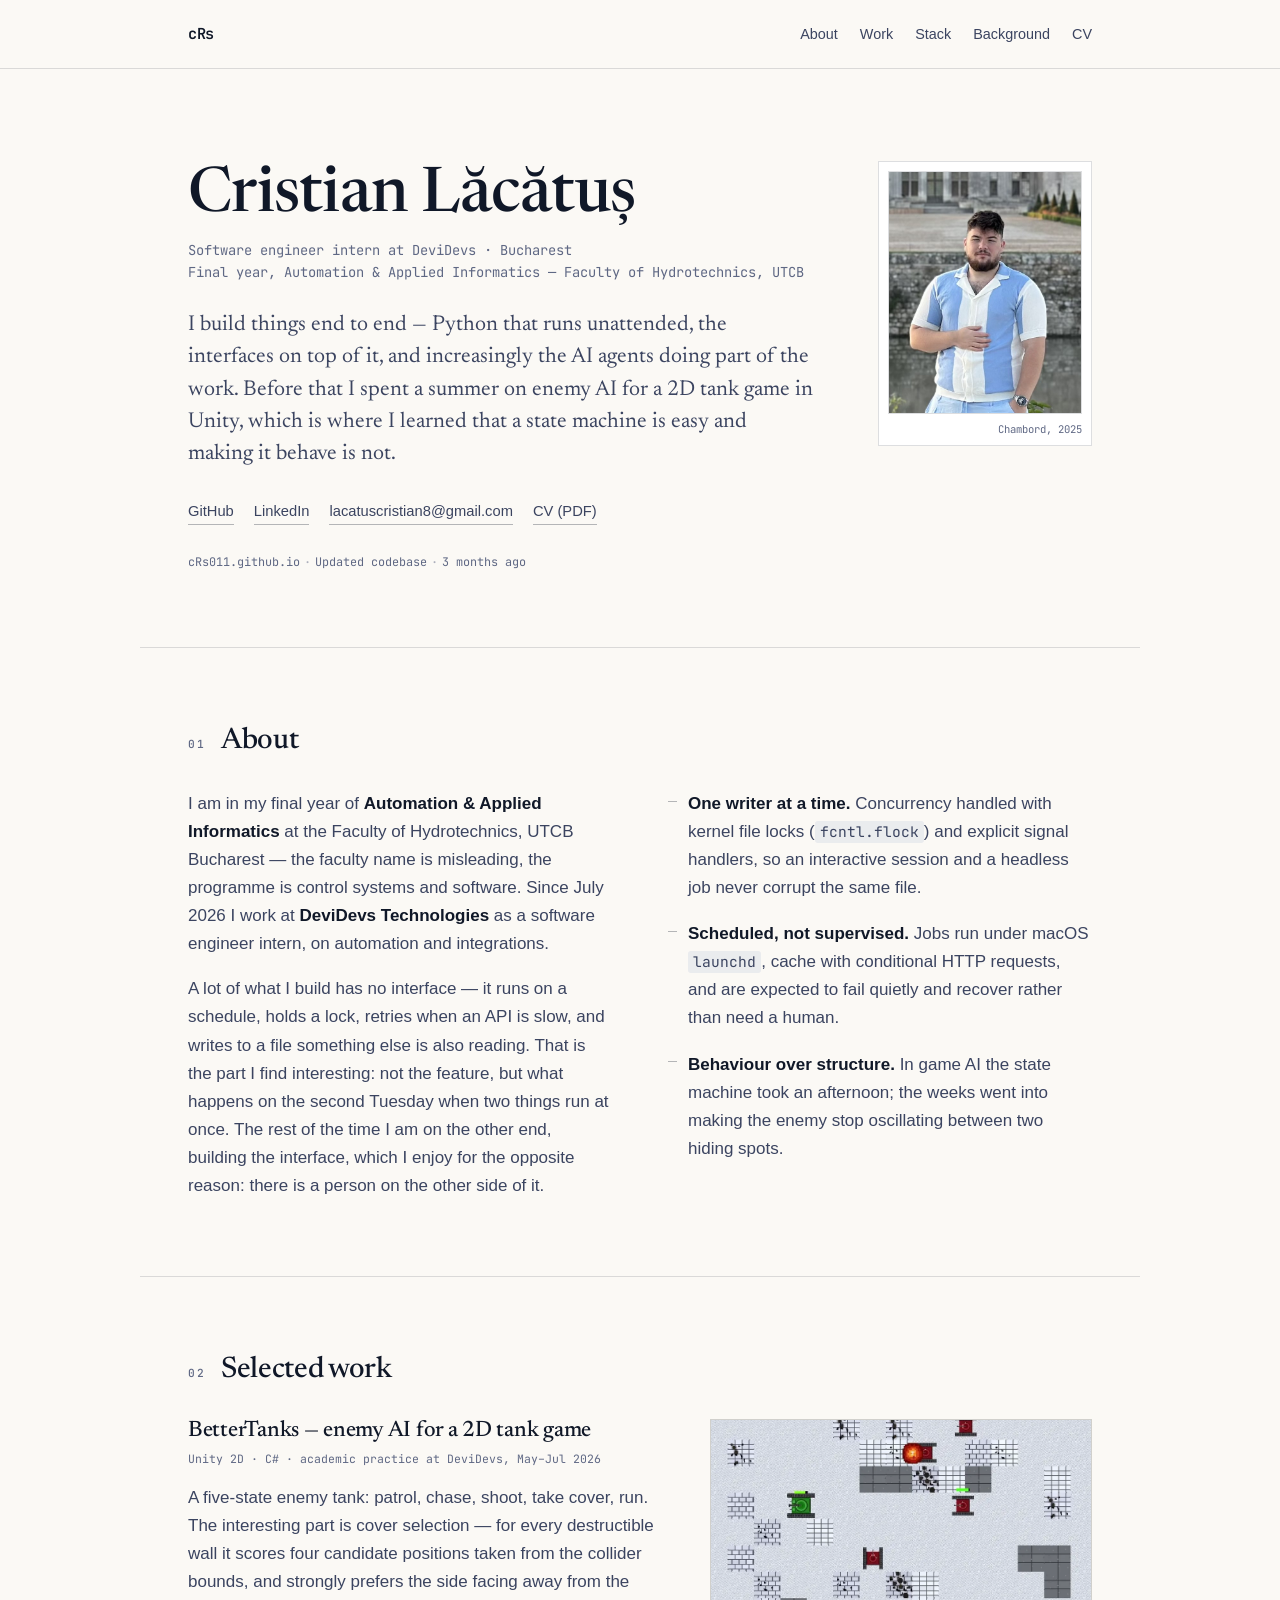
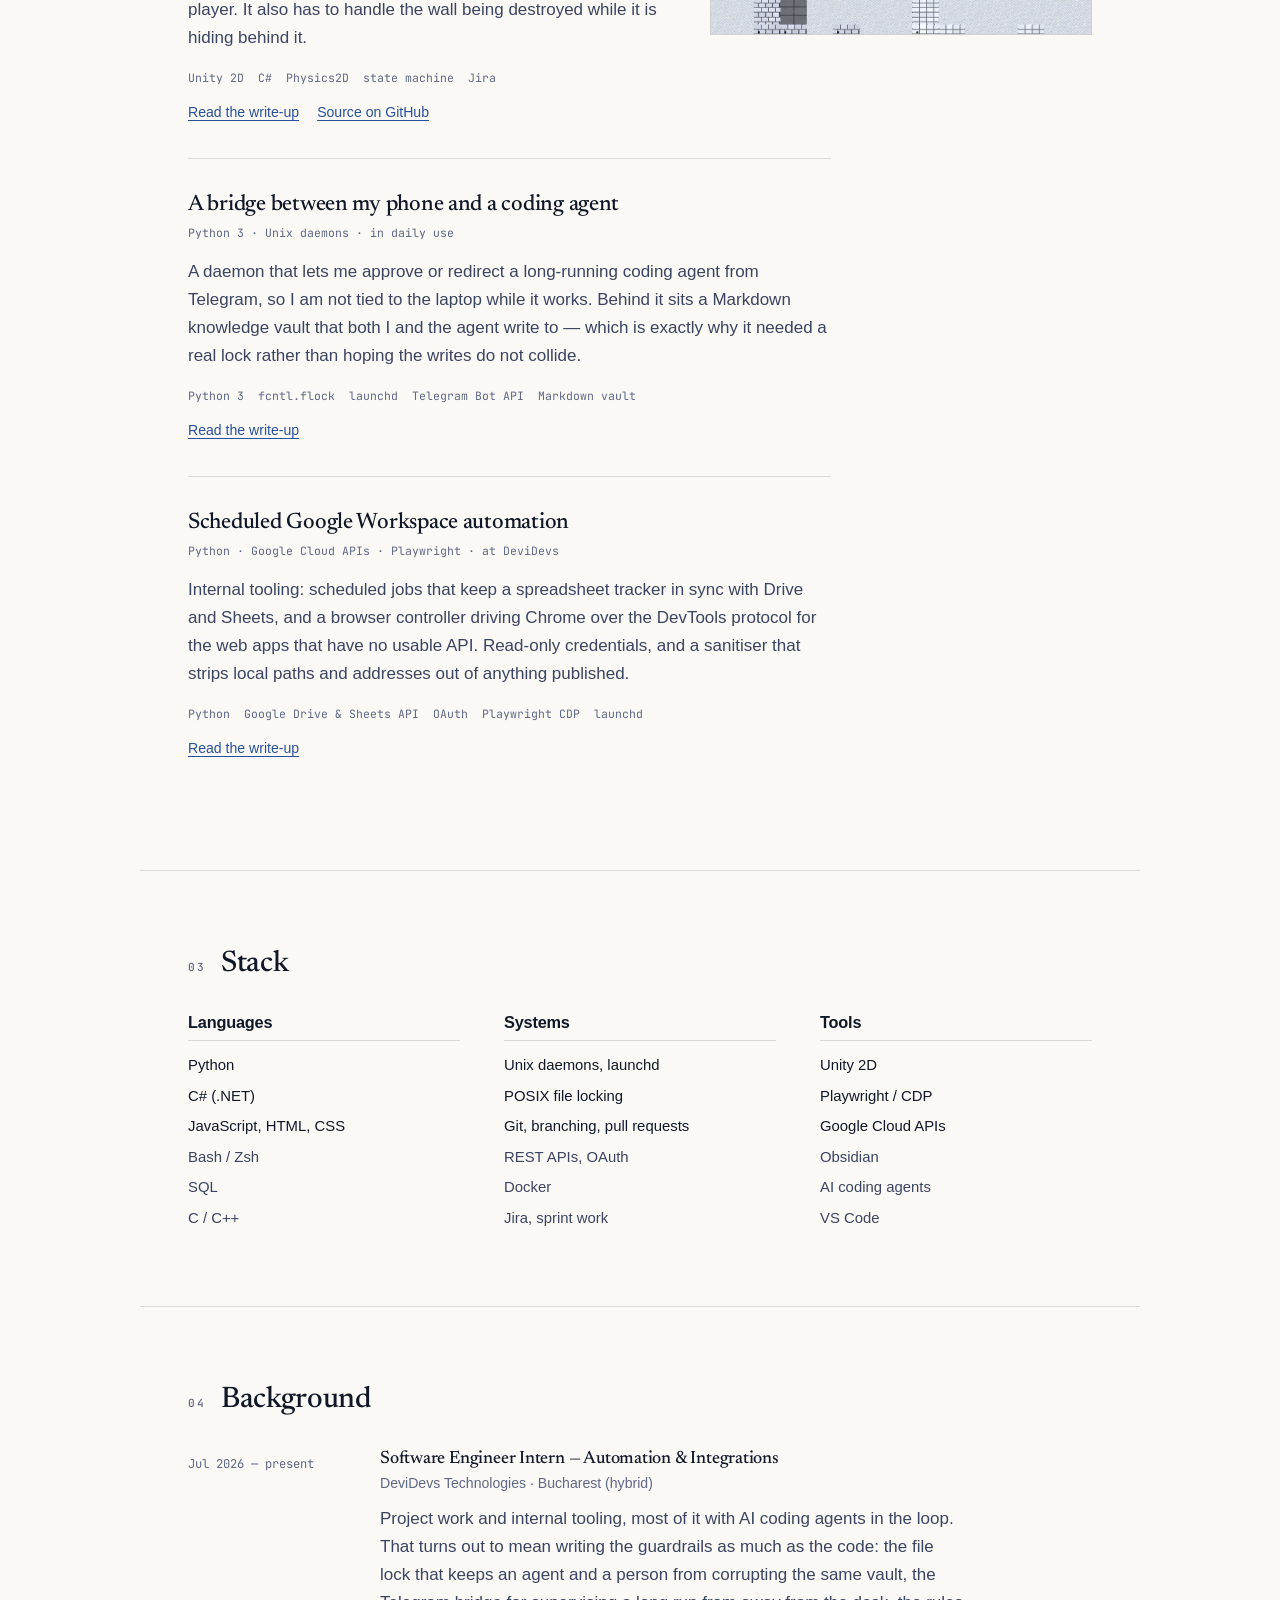
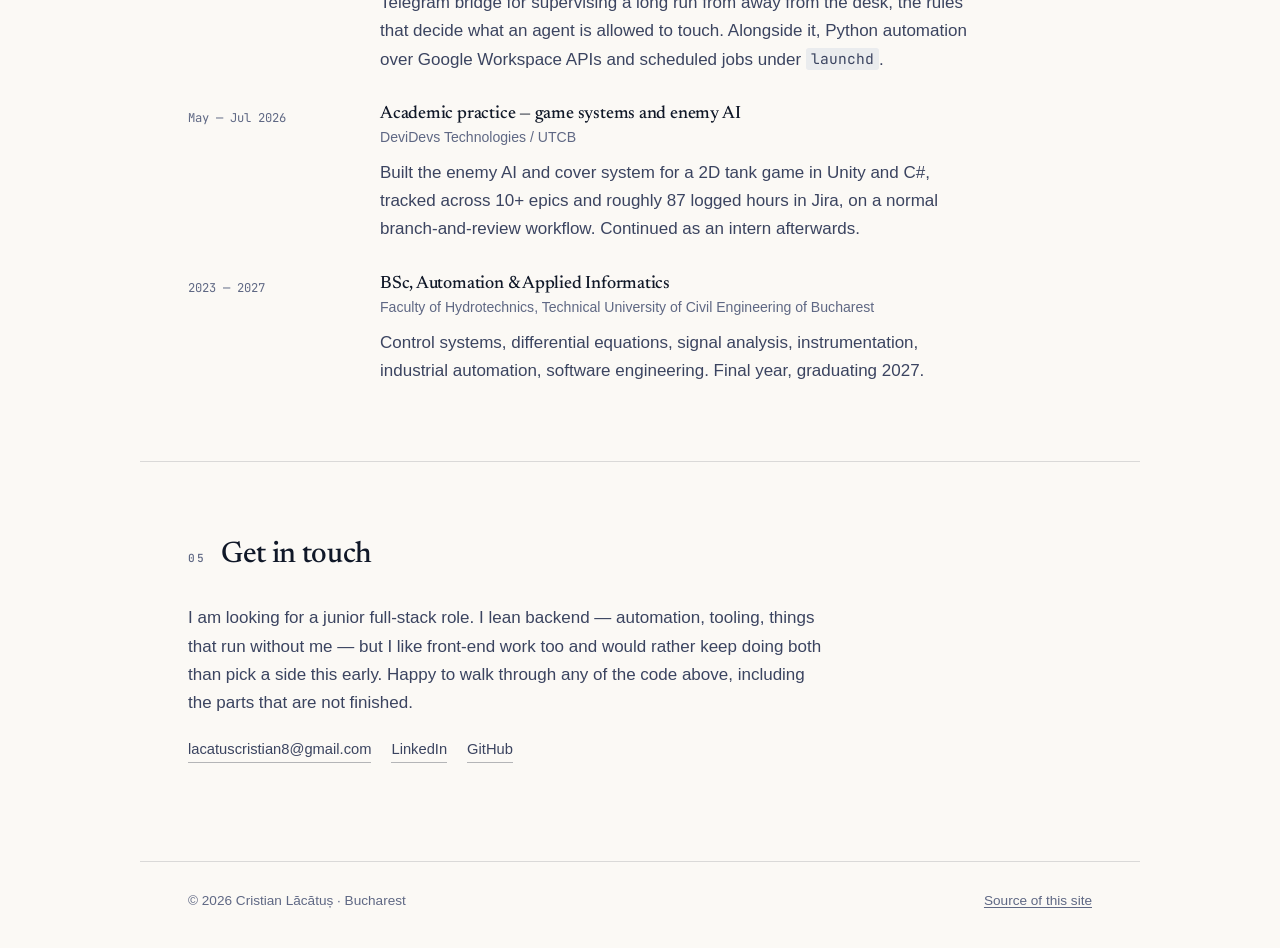
==== commit 4884e54e: "feat(continut): portret nou cu rama, pozitionare full-stack, rolul descris corect Portretul: alta fo" ====
--- a/index.html
+++ b/index.html
@@ -80,10 +80,10 @@
         </p>
 
         <p class="lede">
-          I write Python that runs unattended — background daemons, file locking that survives two
-          processes writing at once, scheduled jobs that talk to Google APIs. Before that I spent a
-          summer building enemy AI for a 2D tank game in Unity, which is where I learned that a state
-          machine is easy and making it behave is not.
+          I build things end to end — Python that runs unattended, the interfaces on top of it, and
+          increasingly the AI agents doing part of the work. Before that I spent a summer on enemy AI
+          for a 2D tank game in Unity, which is where I learned that a state machine is easy and
+          making it behave is not.
         </p>
 
         <div class="contact-row">
@@ -98,7 +98,10 @@
         </a>
       </div>
 
-      <img class="portrait" src="assets/portrait.jpg" alt="Cristian Lăcătuș" width="600" height="750" loading="eager">
+      <figure class="portrait-plate">
+        <img src="assets/portrait.jpg" alt="Cristian Lăcătuș" width="600" height="750" loading="eager">
+        <figcaption>Chambord, 2025</figcaption>
+      </figure>
     </section>
 
     <section class="wrap section" id="about">
@@ -116,10 +119,11 @@
             integrations.
           </p>
           <p>
-            Most of what I build has no interface. It runs on a schedule, holds a lock, retries when
-            an API is slow, and writes to a file that something else is also reading. That is the
+            A lot of what I build has no interface — it runs on a schedule, holds a lock, retries
+            when an API is slow, and writes to a file something else is also reading. That is the
             part I find interesting: not the feature, but what happens on the second Tuesday when two
-            things run at the same time.
+            things run at once. The rest of the time I am on the other end, building the interface,
+            which I enjoy for the opposite reason: there is a person on the other side of it.
           </p>
         </div>
         <div>
@@ -176,7 +180,7 @@
             </video>
           </div>
         </article>
-        <article class="work-item">
+        <article class="work-item no-media">
           <div class="work-body">
             <h3><a href="projects/agent-bridge.html">A bridge between my phone and a coding agent</a></h3>
             <p class="work-meta">Python 3 · Unix daemons · in daily use</p>
@@ -191,12 +195,6 @@
             <div class="work-links">
               <a href="projects/agent-bridge.html">Read the write-up</a>
             </div>
-          </div>
-          <div class="work-media">
-            <video autoplay loop muted playsinline preload="metadata" poster="assets/obsidian_graph_interactive.webp" width="960" height="540">
-              <source src="assets/obsidian_graph_interactive.mp4" type="video/mp4">
-            <img src="assets/obsidian_graph_interactive.gif" alt="The knowledge vault rendered as a graph of linked notes" loading="lazy" width="960" height="540">
-            </video>
           </div>
         </article>
         <article class="work-item no-media">
@@ -231,10 +229,10 @@
           <ul>
             <li class="primary">Python</li>
             <li class="primary">C# (.NET)</li>
+            <li class="primary">JavaScript, HTML, CSS</li>
             <li>Bash / Zsh</li>
             <li>SQL</li>
             <li>C / C++</li>
-            <li>HTML, CSS, JavaScript</li>
           </ul>
         </div>
         <div>
@@ -274,9 +272,12 @@
             <h3>Software Engineer Intern — Automation &amp; Integrations</h3>
             <p class="org">DeviDevs Technologies · Bucharest (hybrid)</p>
             <p>
-              Python automation against Google Workspace APIs, scheduled jobs under
-              <code>launchd</code>, a file-locking layer for a shared Markdown vault, and a
-              Telegram bridge for supervising long-running coding agents.
+              Project work and internal tooling, most of it with AI coding agents in the loop. That
+              turns out to mean writing the guardrails as much as the code: the file lock that keeps
+              an agent and a person from corrupting the same vault, the Telegram bridge for
+              supervising a long run from away from the desk, the rules that decide what an agent is
+              allowed to touch. Alongside it, Python automation over Google Workspace APIs and
+              scheduled jobs under <code>launchd</code>.
             </p>
           </div>
         </article>
@@ -314,8 +315,10 @@
         <h2>Get in touch</h2>
       </div>
       <p>
-        I am looking for a junior software engineering role — backend, automation, or tooling. Happy
-        to walk through any of the code above, including the parts that are not finished.
+        I am looking for a junior full-stack role. I lean backend — automation, tooling, things that
+        run without me — but I like front-end work too and would rather keep doing both than pick a
+        side this early. Happy to walk through any of the code above, including the parts that are
+        not finished.
       </p>
       <div class="contact-row">
         <a href="mailto:lacatuscristian8@gmail.com">lacatuscristian8@gmail.com</a>
--- a/styles.min.css
+++ b/styles.min.css
@@ -1 +1 @@
-:root{color-scheme:light dark;--paper:#fbf9f5;--paper-raised:#ffffff;--paper-sunken:#f1eee7;--ink:#101828;--ink-soft:#3b4460;--ink-muted:#5f6884;--rule:rgba(16, 24, 40, 0.14);--rule-strong:rgba(16, 24, 40, 0.30);--accent:#27509e;--accent-hover:#1a3c7d;--accent-wash:rgba(39, 80, 158, 0.08);--font-display:'Newsreader',Georgia,'Times New Roman',serif;--font-sans:-apple-system,BlinkMacSystemFont,'Segoe UI',Roboto,'Helvetica Neue',Arial,sans-serif;--font-mono:'JetBrains Mono',ui-monospace,SFMono-Regular,Menlo,monospace;--measure:68ch;--gutter:clamp(20px, 5vw, 48px)}@media (prefers-color-scheme:dark){:root{--paper:#0d111c;--paper-raised:#151b2a;--paper-sunken:#0a0e17;--ink:#eef1f7;--ink-soft:#aab3c6;--ink-muted:#828b9f;--rule:rgba(238, 241, 247, 0.16);--rule-strong:rgba(238, 241, 247, 0.32);--accent:#93b0f5;--accent-hover:#b4c7f9;--accent-wash:rgba(147, 176, 245, 0.14)}}*,::after,::before{box-sizing:border-box;margin:0;padding:0}html{font-size:100%;scroll-behavior:smooth;-webkit-text-size-adjust:100%}body{background:var(--paper);color:var(--ink-soft);font-family:var(--font-sans);font-size:1.0625rem;line-height:1.65;-webkit-font-smoothing:antialiased;padding-bottom:env(safe-area-inset-bottom)}:focus-visible{outline:2px solid var(--accent);outline-offset:3px;border-radius:2px}a{color:var(--accent);text-decoration-thickness:1px;text-underline-offset:0.18em}a:hover{color:var(--accent-hover)}code{font-family:var(--font-mono);font-size:.86em;background:var(--accent-wash);padding:.1em .35em;border-radius:3px;overflow-wrap:break-word}strong{color:var(--ink);font-weight:600}img,video{max-width:100%;height:auto;display:block}.wrap{max-width:1000px;margin:0 auto;padding-left:var(--gutter);padding-right:var(--gutter)}.skip-link{position:absolute;left:-9999px;top:0;background:var(--paper-raised);color:var(--ink);padding:10px 16px;z-index:100}.skip-link:focus{left:8px;top:8px}h1,h2,h3,h4{font-family:var(--font-display);color:var(--ink);font-weight:500;line-height:1.15;letter-spacing:-.012em}.eyebrow{font-family:var(--font-mono);font-size:.7rem;font-weight:500;letter-spacing:.14em;text-transform:uppercase;color:var(--ink-muted)}.lede{font-family:var(--font-display);font-size:clamp(1.12rem, 2.1vw, 1.35rem);line-height:1.5;color:var(--ink-soft);max-width:var(--measure)}.masthead{border-bottom:1px solid var(--rule);background:var(--paper)}.masthead-inner{display:flex;align-items:baseline;justify-content:space-between;gap:24px;padding-top:20px;padding-bottom:20px}.wordmark{font-family:var(--font-mono);font-size:.95rem;font-weight:600;color:var(--ink);text-decoration:none;letter-spacing:-.02em}.wordmark:hover{color:var(--accent)}.masthead nav ul{display:flex;gap:22px;list-style:none;flex-wrap:wrap}.masthead nav a{font-size:.9rem;color:var(--ink-soft);text-decoration:none}.masthead nav a:hover{color:var(--ink);text-decoration:underline}.intro{padding-top:clamp(48px,9vw,92px);padding-bottom:clamp(40px,7vw,72px);display:grid;grid-template-columns:minmax(0,1fr) auto;gap:clamp(28px,6vw,64px);align-items:start}.intro h1{font-size:clamp(2.4rem, 6.4vw, 3.9rem);margin-bottom:6px}.intro-role{font-family:var(--font-mono);font-size:.86rem;color:var(--ink-muted);margin-bottom:26px;line-height:1.6}.intro .lede{margin-bottom:28px}.contact-row{display:flex;flex-wrap:wrap;gap:8px 20px;font-size:.92rem;margin-bottom:22px}.contact-row a,.contact-row button{color:var(--ink-soft);text-decoration:none;border-bottom:1px solid var(--rule-strong);padding-bottom:1px;background:0 0;border-top:0;border-left:0;border-right:0;font:inherit;cursor:pointer}.contact-row a:hover,.contact-row button:hover{color:var(--accent);border-bottom-color:var(--accent)}.last-commit{font-family:var(--font-mono);font-size:.74rem;color:var(--ink-muted);text-decoration:none}.last-commit:hover{color:var(--ink-soft)}.last-commit .sep{opacity:.5;padding:0 4px}.portrait{width:clamp(132px,20vw,200px);aspect-ratio:4/5;object-fit:cover;object-position:center 18%;border:1px solid var(--rule);background:var(--paper-sunken)}.section{padding-top:clamp(44px,7vw,76px);padding-bottom:clamp(44px,7vw,76px);border-top:1px solid var(--rule)}.section-head{display:flex;align-items:baseline;gap:16px;margin-bottom:32px}.section-head h2{font-size:clamp(1.45rem, 3vw, 1.85rem)}.prose p{max-width:var(--measure);margin-bottom:1em}.prose p:last-child{margin-bottom:0}.two-col{display:grid;grid-template-columns:repeat(2,minmax(0,1fr));gap:clamp(28px,5vw,56px)}.principles{list-style:none;display:grid;gap:18px;max-width:var(--measure)}.principles li{padding-left:20px;position:relative}.principles li::before{content:'';position:absolute;left:0;top:.62em;width:9px;height:1px;background:var(--rule-strong)}.work-list{display:grid;gap:0}.work-item{display:grid;grid-template-columns:minmax(0,5fr) minmax(0,4fr);gap:clamp(24px,4vw,44px);padding:34px 0;border-top:1px solid var(--rule);align-items:start}.work-item:first-child{border-top:0;padding-top:0}.work-item.no-media{grid-template-columns:minmax(0,1fr);max-width:var(--measure)}.work-body h3{font-size:1.4rem;margin-bottom:4px}.work-body h3 a{color:var(--ink);text-decoration:none;background-image:linear-gradient(var(--accent),var(--accent));background-size:0 1px;background-position:0 100%;background-repeat:no-repeat;transition:background-size .2s ease}.work-body h3 a:hover{color:var(--accent);background-size:100% 1px}.work-meta{font-family:var(--font-mono);font-size:.72rem;color:var(--ink-muted);margin-bottom:14px}.work-body p{margin-bottom:16px}.tags{display:flex;flex-wrap:wrap;gap:6px 14px;font-family:var(--font-mono);font-size:.72rem;color:var(--ink-muted);list-style:none;margin-bottom:14px}.work-links{display:flex;flex-wrap:wrap;gap:18px;font-size:.88rem}.work-media{border:1px solid var(--rule);background:var(--paper-sunken)}.work-media img,.work-media video{width:100%;aspect-ratio:16/9;object-fit:cover}.stack-grid{display:grid;grid-template-columns:repeat(3,minmax(0,1fr));gap:clamp(24px,4vw,44px)}.stack-grid h3{font-size:1.02rem;font-weight:600;font-family:var(--font-sans);padding-bottom:8px;margin-bottom:12px;border-bottom:1px solid var(--rule)}.stack-grid ul{list-style:none;display:grid;gap:6px;font-size:.93rem}.stack-grid .primary{color:var(--ink);font-weight:500}.timeline{display:grid;gap:30px;max-width:780px}.timeline article{display:grid;grid-template-columns:168px minmax(0,1fr);gap:24px}.timeline time{font-family:var(--font-mono);font-size:.76rem;color:var(--ink-muted);padding-top:.35em}.timeline h3{font-size:1.12rem;margin-bottom:2px}.timeline .org{font-size:.88rem;color:var(--ink-muted);margin-bottom:10px}.closing p{max-width:var(--measure);margin-bottom:20px}.site-footer{border-top:1px solid var(--rule);padding-top:28px;padding-bottom:36px;font-size:.85rem;color:var(--ink-muted);display:flex;flex-wrap:wrap;justify-content:space-between;gap:12px}.site-footer a{color:var(--ink-muted)}.site-footer a:hover{color:var(--accent)}.footer-links{display:flex;gap:18px}.case{padding-top:clamp(40px,6vw,64px);padding-bottom:clamp(48px,8vw,88px)}.case-head{border-bottom:1px solid var(--rule);padding-bottom:28px;margin-bottom:36px}.case-head h1{font-size:clamp(2rem, 5vw, 2.9rem);margin:10px 0 12px}.back-link{font-family:var(--font-mono);font-size:.74rem;text-decoration:none}.back-link:hover{text-decoration:underline}.case-facts{display:grid;grid-template-columns:repeat(auto-fit,minmax(150px,1fr));gap:18px 28px;margin-top:24px;font-size:.88rem}.case-facts dt{font-family:var(--font-mono);font-size:.68rem;letter-spacing:.1em;text-transform:uppercase;color:var(--ink-muted);margin-bottom:3px}.case-facts dd{color:var(--ink)}.case-body{max-width:var(--measure)}.case-body h2{font-size:1.35rem;margin:42px 0 14px}.case-body h3{font-size:1.05rem;font-family:var(--font-sans);font-weight:600;margin:28px 0 10px}.case-body p{margin-bottom:1em}.case-body ol,.case-body ul{margin:0 0 1.2em 1.1em;display:grid;gap:8px}.case-body figure{margin:32px 0;max-width:none}.case-body figcaption{font-size:.82rem;color:var(--ink-muted);margin-top:8px}.case-body figure img,.case-body figure video{width:100%;border:1px solid var(--rule)}pre{background:var(--paper-sunken);border:1px solid var(--rule);border-left:2px solid var(--rule-strong);padding:16px 18px;overflow-x:auto;margin-bottom:1.3em;font-size:.82rem;line-height:1.6}pre code{background:0 0;padding:0;font-size:inherit;color:var(--ink-soft);white-space:pre}blockquote{border-left:2px solid var(--rule-strong);padding-left:18px;margin:0 0 1.3em;color:var(--ink-muted);font-family:var(--font-display);font-size:1.06rem}.diagram svg{width:100%;height:auto;display:block;background:var(--paper-sunken);border:1px solid var(--rule);padding:8px 0}.d-wall{fill:var(--rule);stroke:var(--ink-soft);stroke-width:1.5}.d-ray{stroke:var(--ink-muted);stroke-width:1.5;stroke-dasharray:5 5}.d-player{fill:var(--ink)}.d-pick{fill:var(--accent)}.d-alt{fill:none;stroke:var(--ink-muted);stroke-width:1.5}.d-label,.d-num{font-family:var(--font-mono);fill:var(--ink-muted);font-size:13px}.d-label{font-size:14px;fill:var(--ink-soft)}.d-strong{fill:var(--accent);font-weight:600}.d-center{text-anchor:middle}.honest{border:1px solid var(--rule);background:var(--paper-sunken);padding:22px 24px;margin:34px 0}.honest h3{margin-top:0}.honest ul{margin-bottom:0}@media (max-width:860px){.intro{grid-template-columns:minmax(0,1fr)}.portrait{order:-1}.stack-grid,.two-col{grid-template-columns:minmax(0,1fr)}.work-item,.work-item.no-media{grid-template-columns:minmax(0,1fr)}.work-media{order:-1}.timeline article{grid-template-columns:minmax(0,1fr);gap:6px}.timeline time{padding-top:0}}@media (max-width:560px){body{font-size:1rem}.masthead-inner{flex-direction:column;align-items:flex-start;gap:12px}.masthead nav ul{gap:16px}.section-head{flex-direction:column;align-items:flex-start;gap:4px;margin-bottom:24px}}@media (prefers-reduced-motion:reduce){html{scroll-behavior:auto}*,::after,::before{transition-duration:0s!important;animation-duration:0s!important}}@media print{.last-commit,.masthead nav,.work-media{display:none}body{color:#000;background:#fff}}+:root{color-scheme:light dark;--paper:#fbf9f5;--paper-raised:#ffffff;--paper-sunken:#f1eee7;--ink:#101828;--ink-soft:#3b4460;--ink-muted:#5f6884;--rule:rgba(16, 24, 40, 0.14);--rule-strong:rgba(16, 24, 40, 0.30);--accent:#27509e;--accent-hover:#1a3c7d;--accent-wash:rgba(39, 80, 158, 0.08);--font-display:'Newsreader',Georgia,'Times New Roman',serif;--font-sans:-apple-system,BlinkMacSystemFont,'Segoe UI',Roboto,'Helvetica Neue',Arial,sans-serif;--font-mono:'JetBrains Mono',ui-monospace,SFMono-Regular,Menlo,monospace;--measure:68ch;--gutter:clamp(20px, 5vw, 48px)}@media (prefers-color-scheme:dark){:root{--paper:#0d111c;--paper-raised:#151b2a;--paper-sunken:#0a0e17;--ink:#eef1f7;--ink-soft:#aab3c6;--ink-muted:#828b9f;--rule:rgba(238, 241, 247, 0.16);--rule-strong:rgba(238, 241, 247, 0.32);--accent:#93b0f5;--accent-hover:#b4c7f9;--accent-wash:rgba(147, 176, 245, 0.14)}}*,::after,::before{box-sizing:border-box;margin:0;padding:0}html{font-size:100%;scroll-behavior:smooth;-webkit-text-size-adjust:100%}body{background:var(--paper);color:var(--ink-soft);font-family:var(--font-sans);font-size:1.0625rem;line-height:1.65;-webkit-font-smoothing:antialiased;padding-bottom:env(safe-area-inset-bottom)}:focus-visible{outline:2px solid var(--accent);outline-offset:3px;border-radius:2px}a{color:var(--accent);text-decoration-thickness:1px;text-underline-offset:0.18em}a:hover{color:var(--accent-hover)}code{font-family:var(--font-mono);font-size:.86em;background:var(--accent-wash);padding:.1em .35em;border-radius:3px;overflow-wrap:break-word}strong{color:var(--ink);font-weight:600}img,video{max-width:100%;height:auto;display:block}.wrap{max-width:1000px;margin:0 auto;padding-left:var(--gutter);padding-right:var(--gutter)}.skip-link{position:absolute;left:-9999px;top:0;background:var(--paper-raised);color:var(--ink);padding:10px 16px;z-index:100}.skip-link:focus{left:8px;top:8px}h1,h2,h3,h4{font-family:var(--font-display);color:var(--ink);font-weight:500;line-height:1.15;letter-spacing:-.012em}.eyebrow{font-family:var(--font-mono);font-size:.7rem;font-weight:500;letter-spacing:.14em;text-transform:uppercase;color:var(--ink-muted)}.lede{font-family:var(--font-display);font-size:clamp(1.12rem, 2.1vw, 1.35rem);line-height:1.5;color:var(--ink-soft);max-width:var(--measure)}.masthead{border-bottom:1px solid var(--rule);background:var(--paper)}.masthead-inner{display:flex;align-items:baseline;justify-content:space-between;gap:24px;padding-top:20px;padding-bottom:20px}.wordmark{font-family:var(--font-mono);font-size:.95rem;font-weight:600;color:var(--ink);text-decoration:none;letter-spacing:-.02em}.wordmark:hover{color:var(--accent)}.masthead nav ul{display:flex;gap:22px;list-style:none;flex-wrap:wrap}.masthead nav a{font-size:.9rem;color:var(--ink-soft);text-decoration:none}.masthead nav a:hover{color:var(--ink);text-decoration:underline}.intro{padding-top:clamp(48px,9vw,92px);padding-bottom:clamp(40px,7vw,72px);display:grid;grid-template-columns:minmax(0,1fr) auto;gap:clamp(28px,6vw,64px);align-items:start}.intro h1{font-size:clamp(2.4rem, 6.4vw, 3.9rem);margin-bottom:6px}.intro-role{font-family:var(--font-mono);font-size:.86rem;color:var(--ink-muted);margin-bottom:26px;line-height:1.6}.intro .lede{margin-bottom:28px}.contact-row{display:flex;flex-wrap:wrap;gap:8px 20px;font-size:.92rem;margin-bottom:22px}.contact-row a,.contact-row button{color:var(--ink-soft);text-decoration:none;border-bottom:1px solid var(--rule-strong);padding-bottom:1px;background:0 0;border-top:0;border-left:0;border-right:0;font:inherit;cursor:pointer}.contact-row a:hover,.contact-row button:hover{color:var(--accent);border-bottom-color:var(--accent)}.last-commit{font-family:var(--font-mono);font-size:.74rem;color:var(--ink-muted);text-decoration:none}.last-commit:hover{color:var(--ink-soft)}.last-commit .sep{opacity:.5;padding:0 4px}.portrait-plate{margin:0;width:clamp(150px,21vw,214px);background:var(--paper-raised);border:1px solid var(--rule);padding:9px 9px 7px}.portrait-plate img{width:100%;height:auto;aspect-ratio:4/5;object-fit:cover;display:block;border:1px solid var(--rule)}.portrait-plate figcaption{font-family:var(--font-mono);font-size:.66rem;color:var(--ink-muted);text-align:right;margin-top:7px}.section{padding-top:clamp(44px,7vw,76px);padding-bottom:clamp(44px,7vw,76px);border-top:1px solid var(--rule)}.section-head{display:flex;align-items:baseline;gap:16px;margin-bottom:32px}.section-head h2{font-size:clamp(1.45rem, 3vw, 1.85rem)}.prose p{max-width:var(--measure);margin-bottom:1em}.prose p:last-child{margin-bottom:0}.two-col{display:grid;grid-template-columns:repeat(2,minmax(0,1fr));gap:clamp(28px,5vw,56px)}.principles{list-style:none;display:grid;gap:18px;max-width:var(--measure)}.principles li{padding-left:20px;position:relative}.principles li::before{content:'';position:absolute;left:0;top:.62em;width:9px;height:1px;background:var(--rule-strong)}.work-list{display:grid;gap:0}.work-item{display:grid;grid-template-columns:minmax(0,5fr) minmax(0,4fr);gap:clamp(24px,4vw,44px);padding:34px 0;border-top:1px solid var(--rule);align-items:start}.work-item:first-child{border-top:0;padding-top:0}.work-item.no-media{grid-template-columns:minmax(0,1fr);max-width:var(--measure)}.work-body h3{font-size:1.4rem;margin-bottom:4px}.work-body h3 a{color:var(--ink);text-decoration:none;background-image:linear-gradient(var(--accent),var(--accent));background-size:0 1px;background-position:0 100%;background-repeat:no-repeat;transition:background-size .2s ease}.work-body h3 a:hover{color:var(--accent);background-size:100% 1px}.work-meta{font-family:var(--font-mono);font-size:.72rem;color:var(--ink-muted);margin-bottom:14px}.work-body p{margin-bottom:16px}.tags{display:flex;flex-wrap:wrap;gap:6px 14px;font-family:var(--font-mono);font-size:.72rem;color:var(--ink-muted);list-style:none;margin-bottom:14px}.work-links{display:flex;flex-wrap:wrap;gap:18px;font-size:.88rem}.work-media{border:1px solid var(--rule);background:var(--paper-sunken)}.work-media img,.work-media video{width:100%;aspect-ratio:16/9;object-fit:cover}.stack-grid{display:grid;grid-template-columns:repeat(3,minmax(0,1fr));gap:clamp(24px,4vw,44px)}.stack-grid h3{font-size:1.02rem;font-weight:600;font-family:var(--font-sans);padding-bottom:8px;margin-bottom:12px;border-bottom:1px solid var(--rule)}.stack-grid ul{list-style:none;display:grid;gap:6px;font-size:.93rem}.stack-grid .primary{color:var(--ink);font-weight:500}.timeline{display:grid;gap:30px;max-width:780px}.timeline article{display:grid;grid-template-columns:168px minmax(0,1fr);gap:24px}.timeline time{font-family:var(--font-mono);font-size:.76rem;color:var(--ink-muted);padding-top:.35em}.timeline h3{font-size:1.12rem;margin-bottom:2px}.timeline .org{font-size:.88rem;color:var(--ink-muted);margin-bottom:10px}.closing p{max-width:var(--measure);margin-bottom:20px}.site-footer{border-top:1px solid var(--rule);padding-top:28px;padding-bottom:36px;font-size:.85rem;color:var(--ink-muted);display:flex;flex-wrap:wrap;justify-content:space-between;gap:12px}.site-footer a{color:var(--ink-muted)}.site-footer a:hover{color:var(--accent)}.footer-links{display:flex;gap:18px}.case{padding-top:clamp(40px,6vw,64px);padding-bottom:clamp(48px,8vw,88px)}.case-head{border-bottom:1px solid var(--rule);padding-bottom:28px;margin-bottom:36px}.case-head h1{font-size:clamp(2rem, 5vw, 2.9rem);margin:10px 0 12px}.back-link{font-family:var(--font-mono);font-size:.74rem;text-decoration:none}.back-link:hover{text-decoration:underline}.case-facts{display:grid;grid-template-columns:repeat(auto-fit,minmax(150px,1fr));gap:18px 28px;margin-top:24px;font-size:.88rem}.case-facts dt{font-family:var(--font-mono);font-size:.68rem;letter-spacing:.1em;text-transform:uppercase;color:var(--ink-muted);margin-bottom:3px}.case-facts dd{color:var(--ink)}.case-body{max-width:var(--measure)}.case-body h2{font-size:1.35rem;margin:42px 0 14px}.case-body h3{font-size:1.05rem;font-family:var(--font-sans);font-weight:600;margin:28px 0 10px}.case-body p{margin-bottom:1em}.case-body ol,.case-body ul{margin:0 0 1.2em 1.1em;display:grid;gap:8px}.case-body figure{margin:32px 0;max-width:none}.case-body figcaption{font-size:.82rem;color:var(--ink-muted);margin-top:8px}.case-body figure img,.case-body figure video{width:100%;border:1px solid var(--rule)}pre{background:var(--paper-sunken);border:1px solid var(--rule);border-left:2px solid var(--rule-strong);padding:16px 18px;overflow-x:auto;margin-bottom:1.3em;font-size:.82rem;line-height:1.6}pre code{background:0 0;padding:0;font-size:inherit;color:var(--ink-soft);white-space:pre}blockquote{border-left:2px solid var(--rule-strong);padding-left:18px;margin:0 0 1.3em;color:var(--ink-muted);font-family:var(--font-display);font-size:1.06rem}.diagram svg{width:100%;height:auto;display:block;background:var(--paper-sunken);border:1px solid var(--rule);padding:8px 0}.d-wall{fill:var(--rule);stroke:var(--ink-soft);stroke-width:1.5}.d-ray{stroke:var(--ink-muted);stroke-width:1.5;stroke-dasharray:5 5}.d-player{fill:var(--ink)}.d-pick{fill:var(--accent)}.d-alt{fill:none;stroke:var(--ink-muted);stroke-width:1.5}.d-label,.d-num{font-family:var(--font-mono);fill:var(--ink-muted);font-size:13px}.d-label{font-size:14px;fill:var(--ink-soft)}.d-strong{fill:var(--accent);font-weight:600}.d-center{text-anchor:middle}.honest{border:1px solid var(--rule);background:var(--paper-sunken);padding:22px 24px;margin:34px 0}.honest h3{margin-top:0}.honest ul{margin-bottom:0}@media (max-width:860px){.intro{grid-template-columns:minmax(0,1fr)}.portrait{order:-1}.stack-grid,.two-col{grid-template-columns:minmax(0,1fr)}.work-item,.work-item.no-media{grid-template-columns:minmax(0,1fr)}.work-media{order:-1}.timeline article{grid-template-columns:minmax(0,1fr);gap:6px}.timeline time{padding-top:0}}@media (max-width:560px){body{font-size:1rem}.masthead-inner{flex-direction:column;align-items:flex-start;gap:12px}.masthead nav ul{gap:16px}.section-head{flex-direction:column;align-items:flex-start;gap:4px;margin-bottom:24px}}@media (prefers-reduced-motion:reduce){html{scroll-behavior:auto}*,::after,::before{transition-duration:0s!important;animation-duration:0s!important}}@media print{.last-commit,.masthead nav,.work-media{display:none}body{color:#000;background:#fff}}
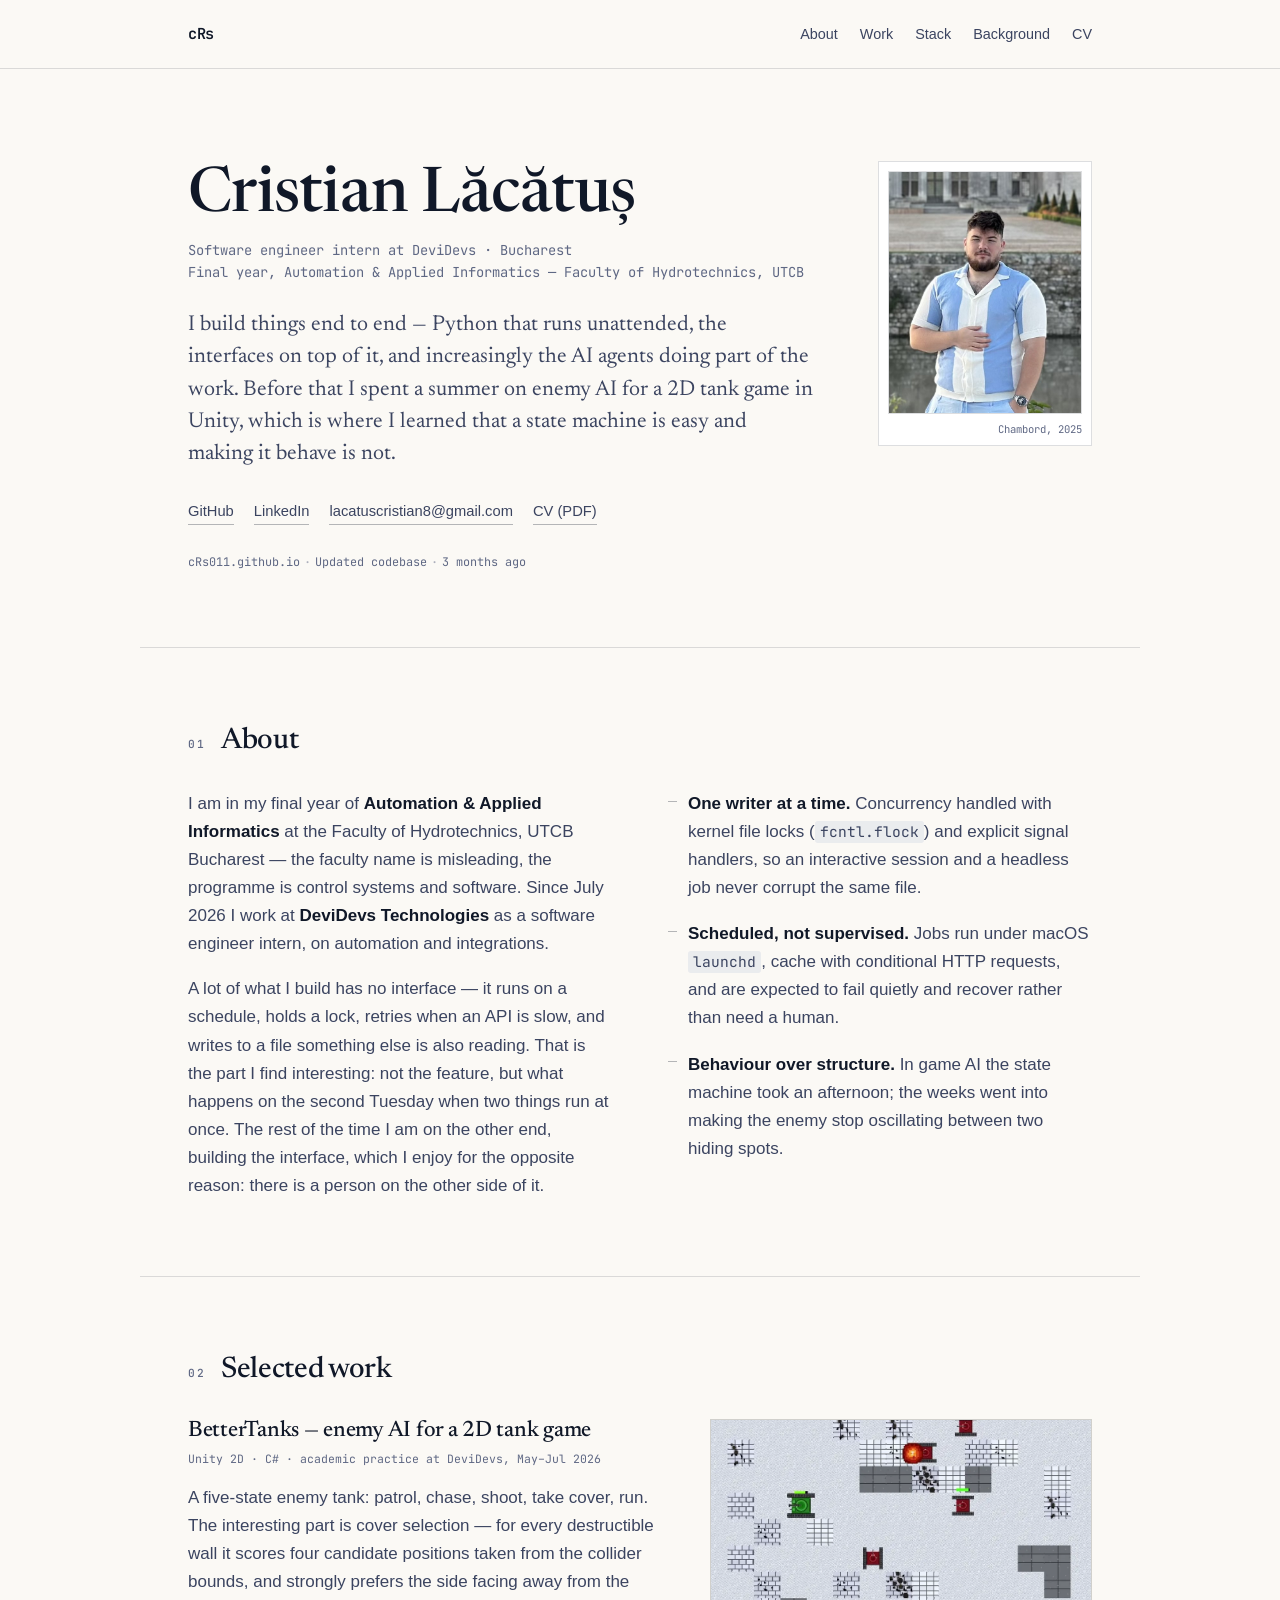
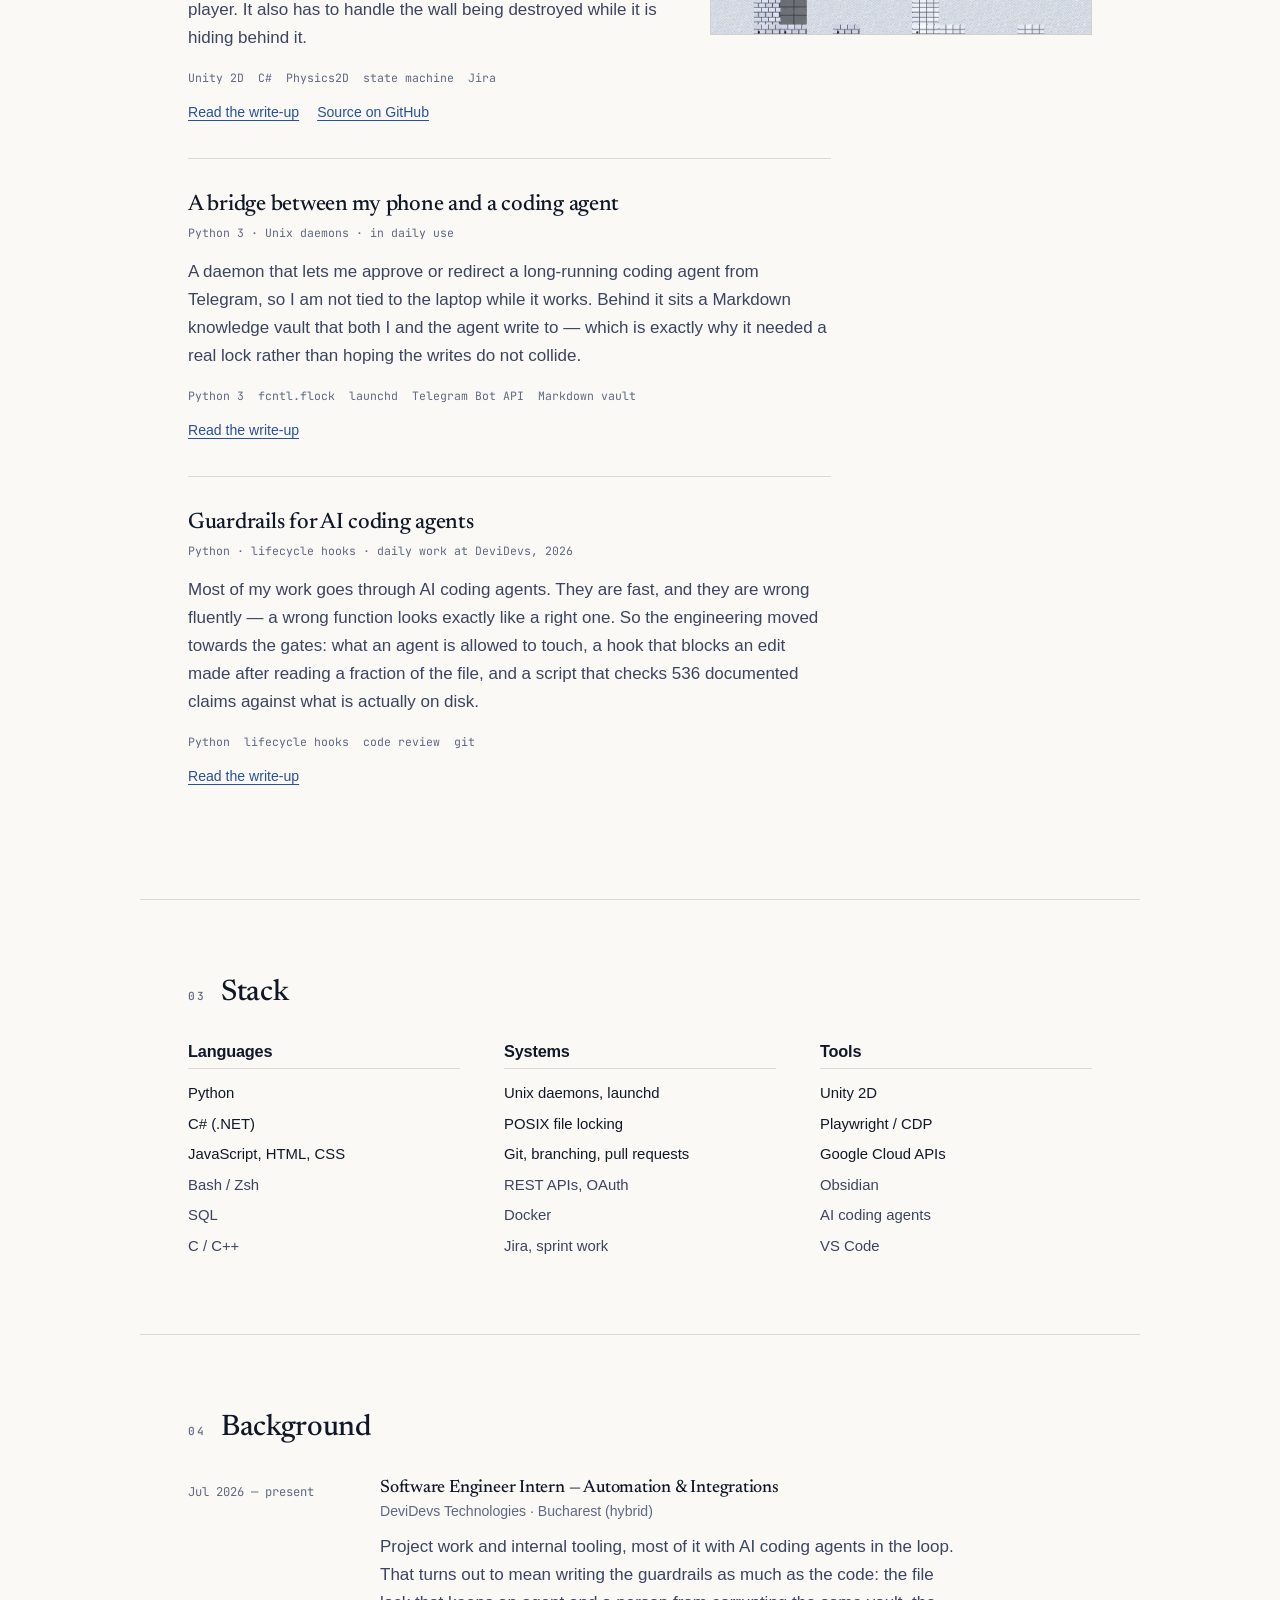
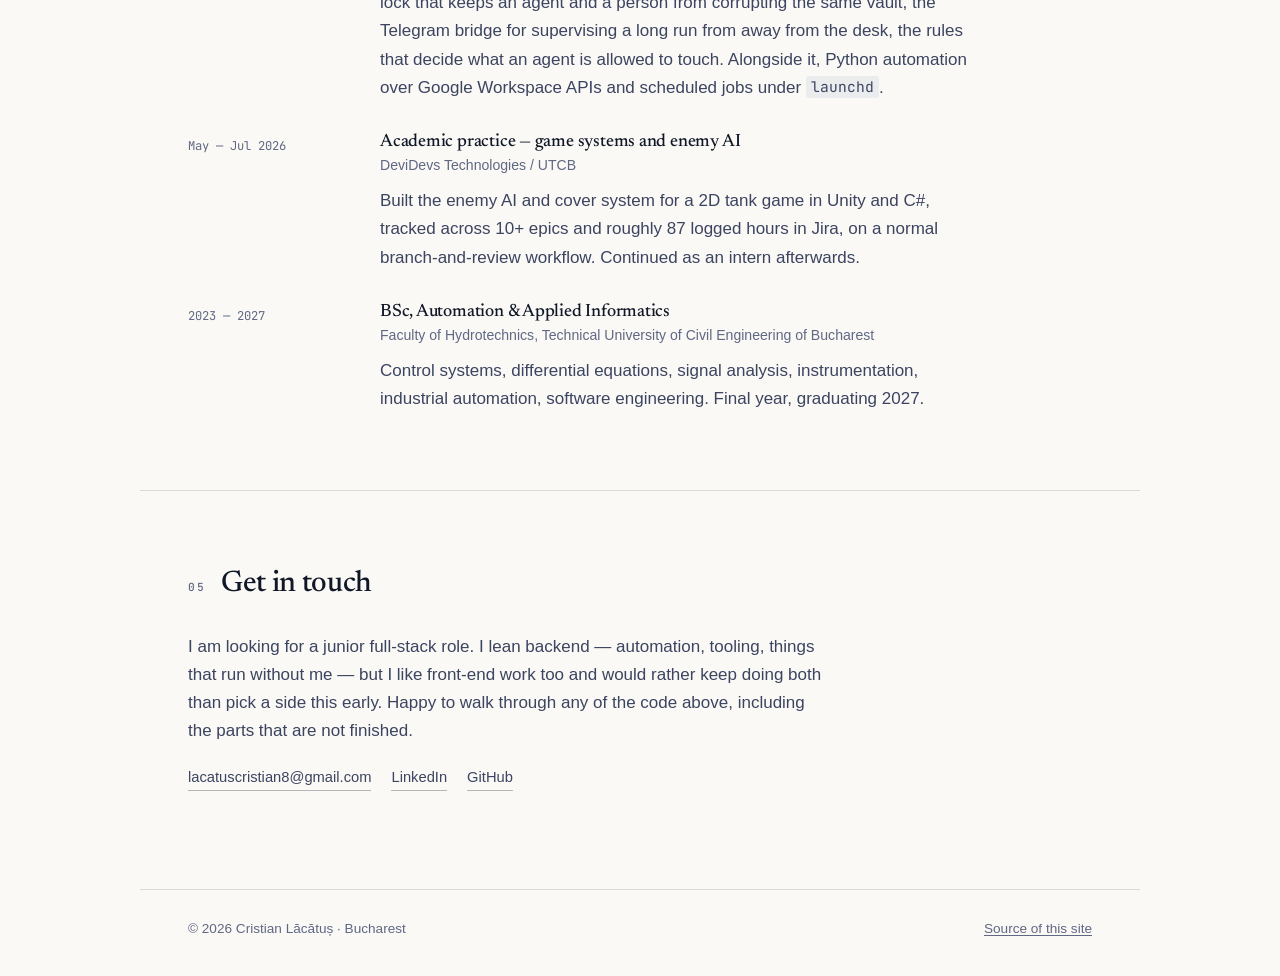
==== commit f497d502: "feat(proiecte): al treilea proiect devine munca reala cu agenti AI "Scheduled Google Workspace autom" ====
--- a/index.html
+++ b/index.html
@@ -5,13 +5,13 @@
   <meta name="viewport" content="width=device-width, initial-scale=1, viewport-fit=cover">
   <title>Cristian Lăcătuș — software & automation engineer</title>
 
-  <meta name="description" content="Cristian Lăcătuș — Software Engineer Intern at DeviDevs. Final-year Automation & Applied Informatics student, Faculty of Hydrotechnics, UTCB Bucharest. Python daemons, Unity 2D enemy AI, Google Cloud automation.">
+  <meta name="description" content="Cristian Lăcătuș — Software Engineer Intern at DeviDevs. Final-year Automation & Applied Informatics student, Faculty of Hydrotechnics, UTCB Bucharest. Python daemons, Unity 2D enemy AI, and guardrails for AI coding agents.">
   <meta name="author" content="Cristian Lăcătuș">
   <meta name="theme-color" content="#fbf9f5" media="(prefers-color-scheme: light)">
   <meta name="theme-color" content="#0d111c" media="(prefers-color-scheme: dark)">
 
   <meta property="og:title" content="Cristian Lăcătuș — software & automation engineer">
-  <meta property="og:description" content="Python daemons and file-locking, Unity 2D enemy AI, Google Cloud automation. Final-year student at UTCB, intern at DeviDevs.">
+  <meta property="og:description" content="Python daemons and file locking, Unity 2D enemy AI, and guardrails for AI coding agents. Final-year student at UTCB, intern at DeviDevs.">
   <meta property="og:type" content="profile">
   <meta property="og:url" content="https://crs011.github.io/">
   <meta property="og:image" content="https://crs011.github.io/assets/portrait.jpg">
@@ -199,18 +199,17 @@
         </article>
         <article class="work-item no-media">
           <div class="work-body">
-            <h3><a href="projects/automation.html">Scheduled Google Workspace automation</a></h3>
-            <p class="work-meta">Python · Google Cloud APIs · Playwright · at DeviDevs</p>
-            <p>Internal tooling: scheduled jobs that keep a spreadsheet tracker in sync with Drive and Sheets, and a browser controller driving Chrome over the DevTools protocol for the web apps that have no usable API. Read-only credentials, and a sanitiser that strips local paths and addresses out of anything published.</p>
+            <h3><a href="projects/ai-agents.html">Guardrails for AI coding agents</a></h3>
+            <p class="work-meta">Python · lifecycle hooks · daily work at DeviDevs, 2026</p>
+            <p>Most of my work goes through AI coding agents. They are fast, and they are wrong fluently — a wrong function looks exactly like a right one. So the engineering moved towards the gates: what an agent is allowed to touch, a hook that blocks an edit made after reading a fraction of the file, and a script that checks 536 documented claims against what is actually on disk.</p>
             <ul class="tags">
               <li>Python</li>
-              <li>Google Drive &amp; Sheets API</li>
-              <li>OAuth</li>
-              <li>Playwright CDP</li>
-              <li>launchd</li>
+              <li>lifecycle hooks</li>
+              <li>code review</li>
+              <li>git</li>
             </ul>
             <div class="work-links">
-              <a href="projects/automation.html">Read the write-up</a>
+              <a href="projects/ai-agents.html">Read the write-up</a>
             </div>
           </div>
         </article>
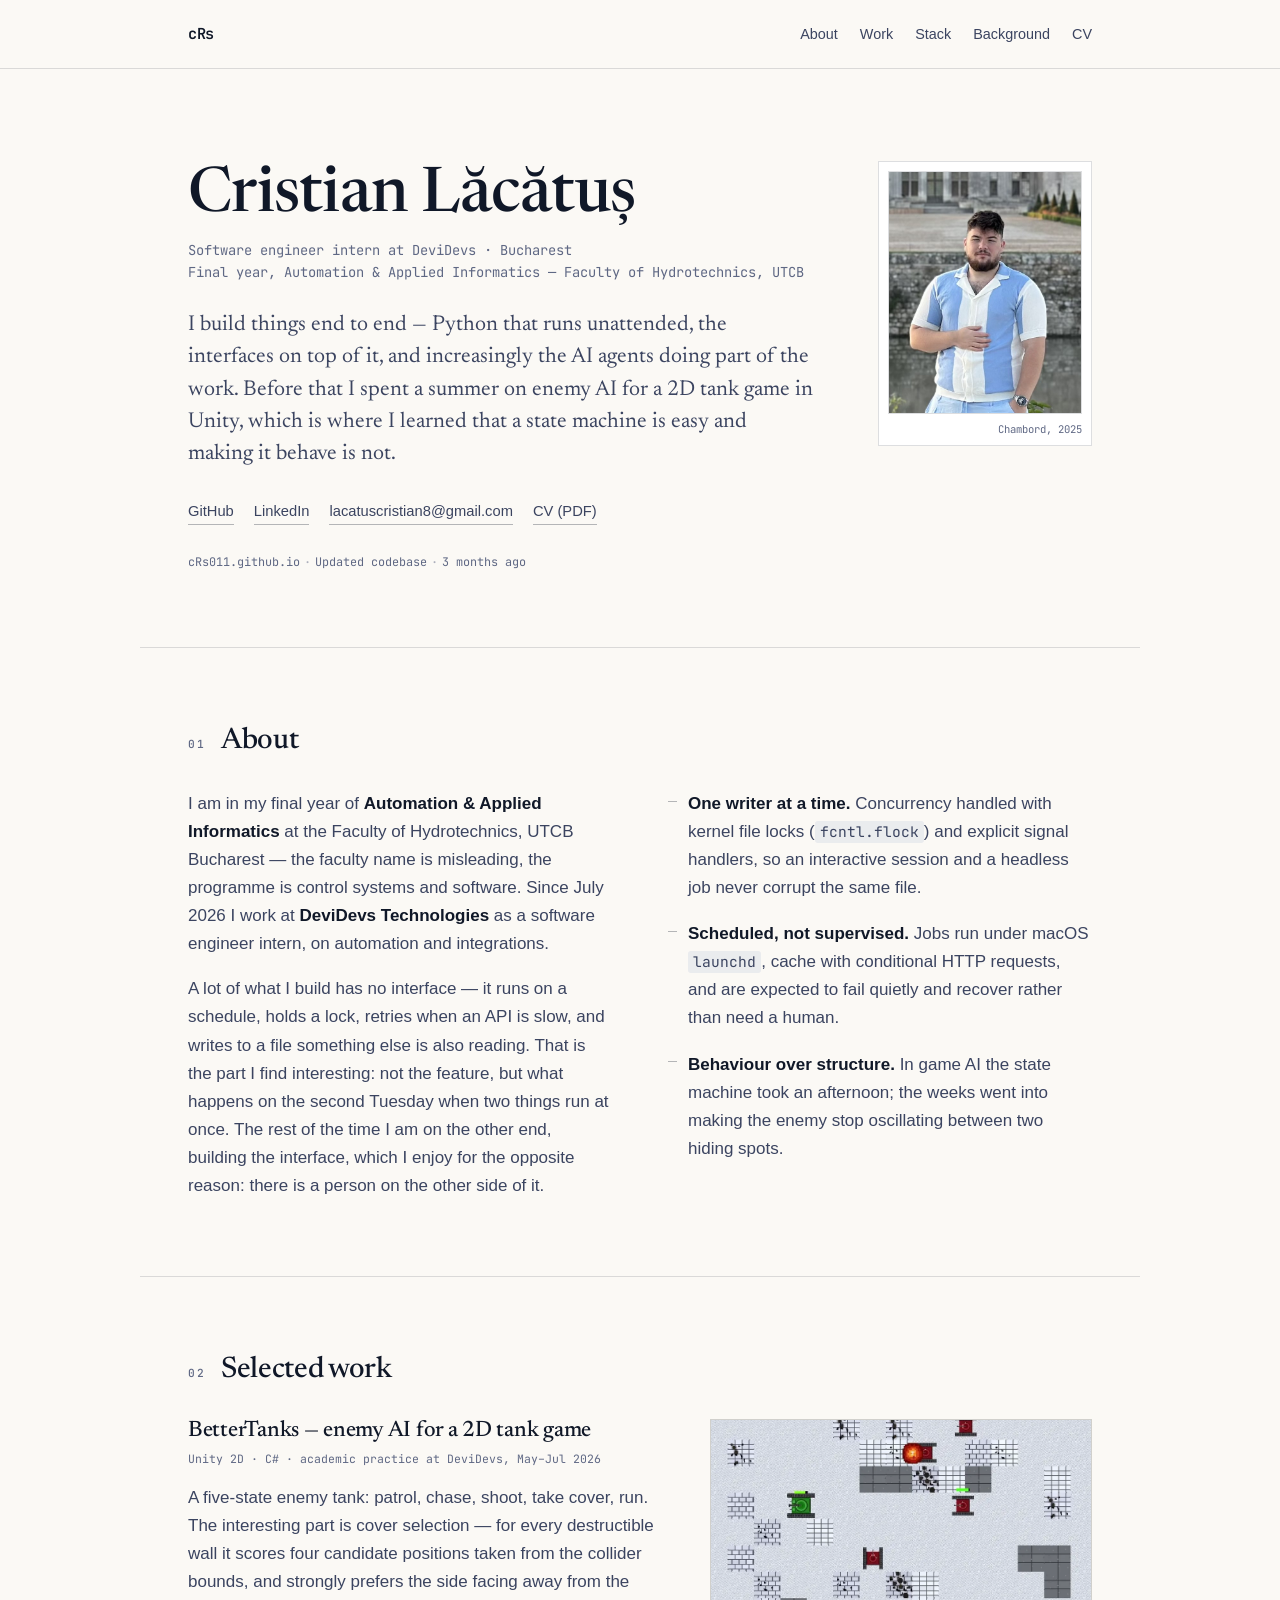
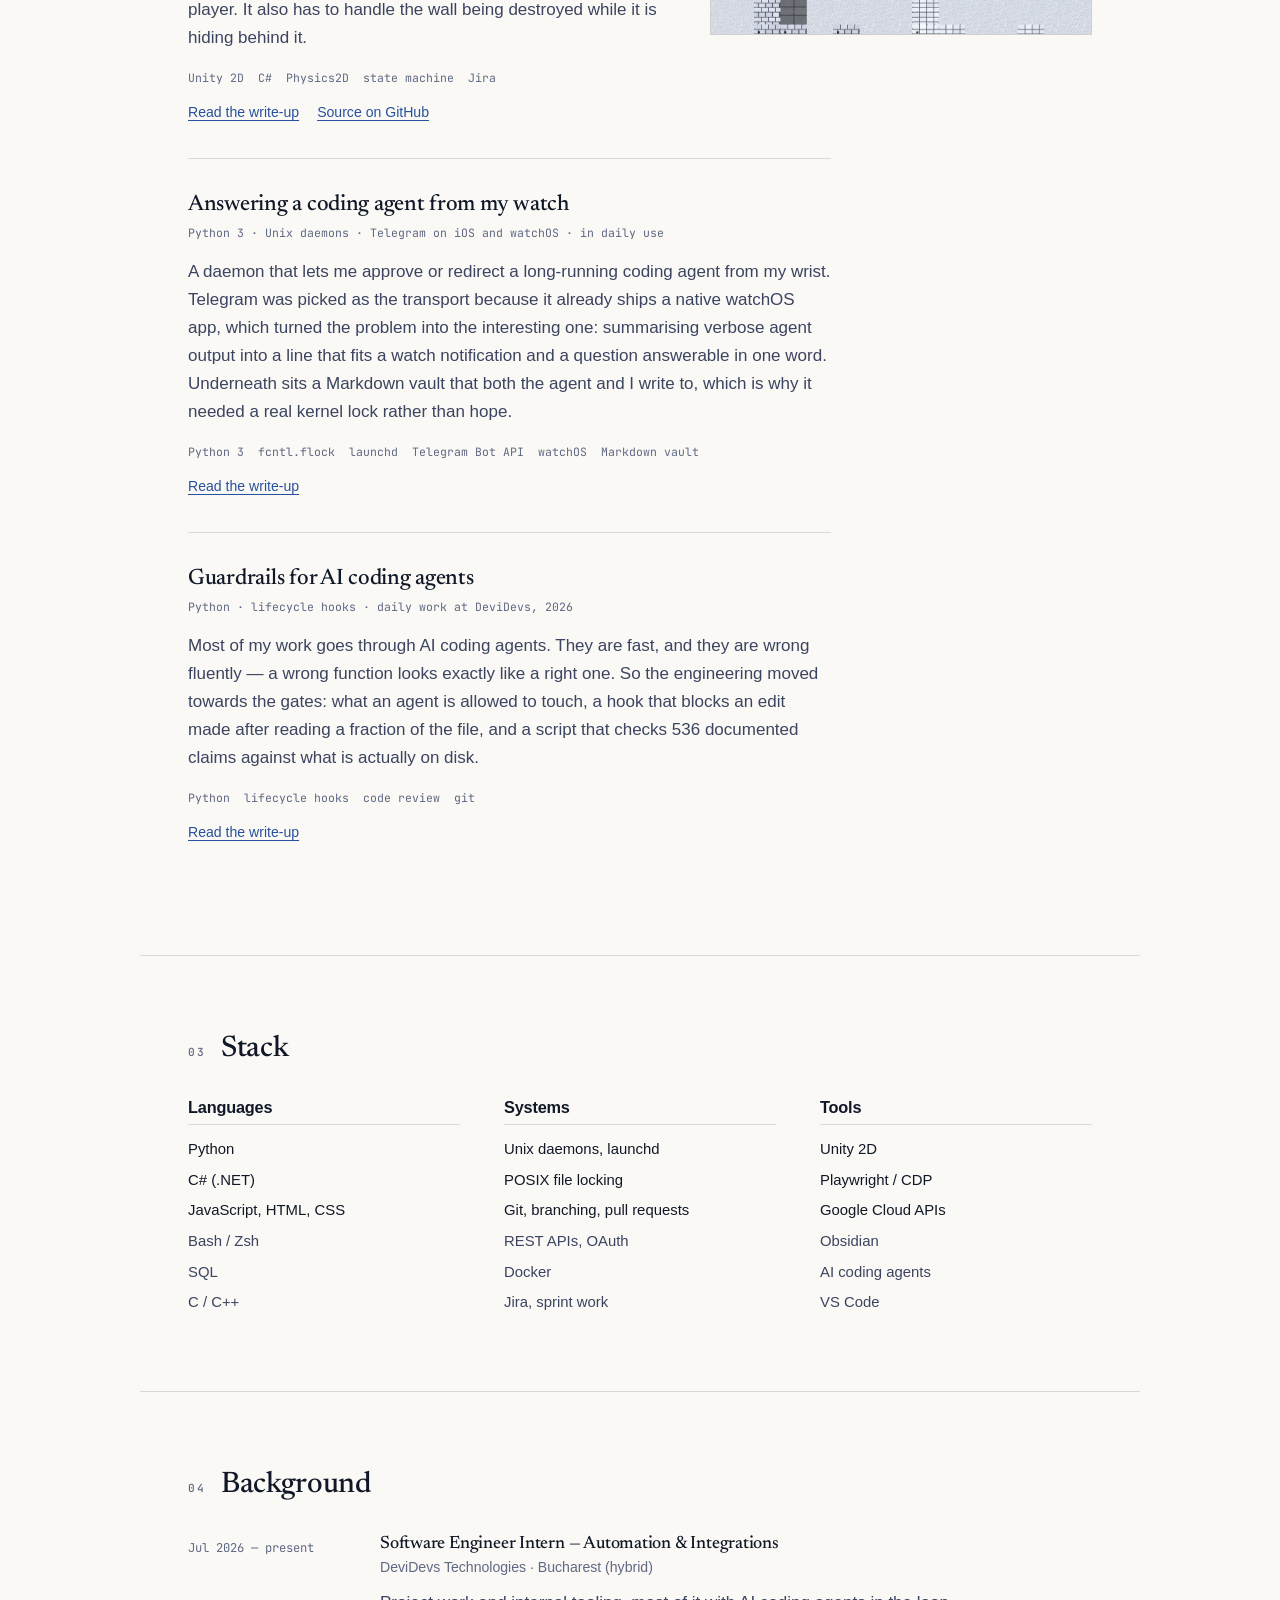
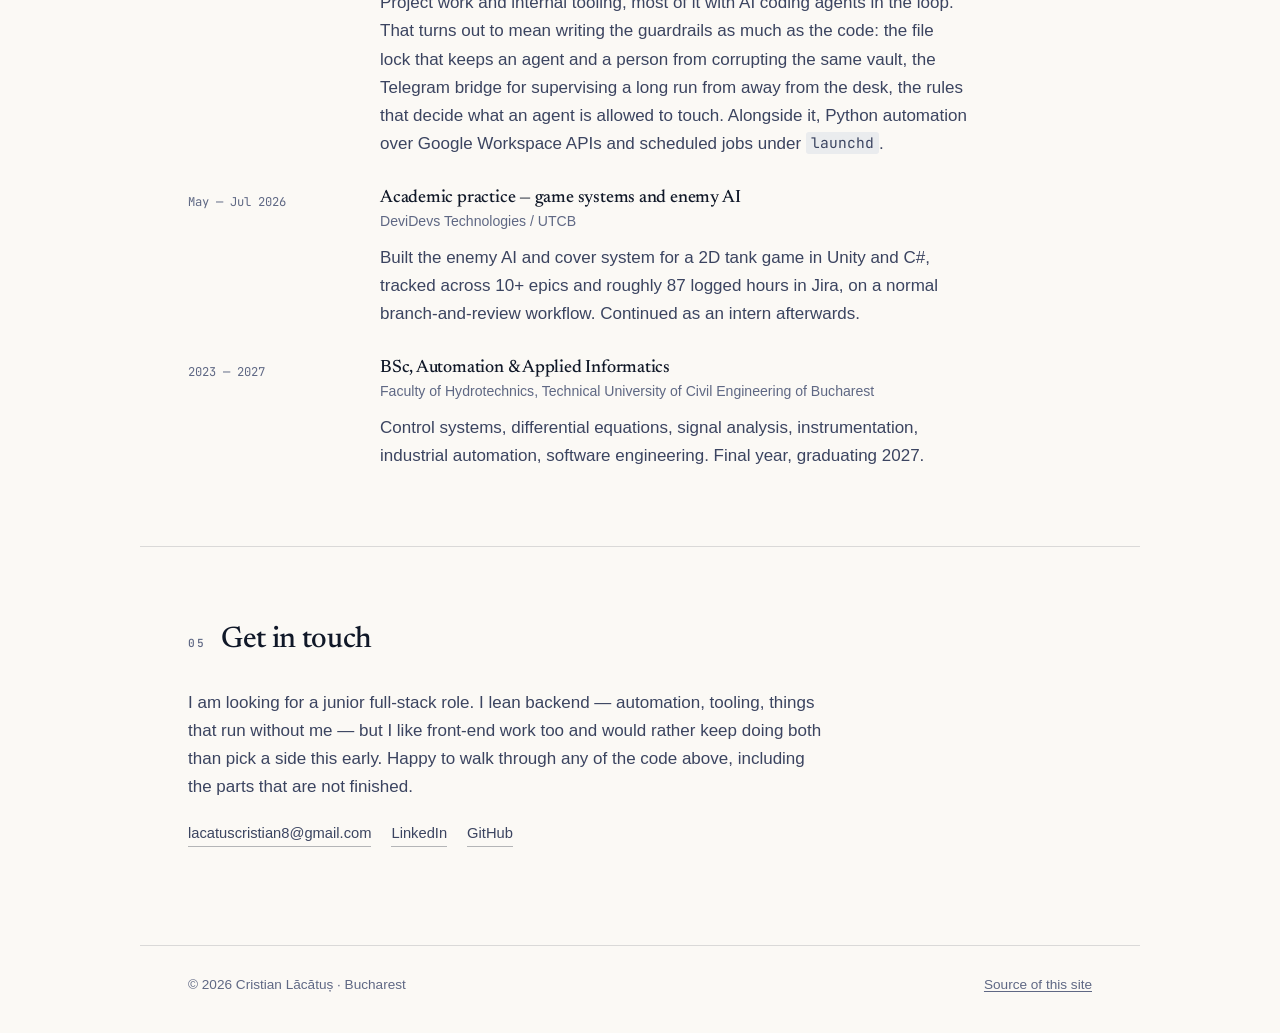
==== commit 0329a81b: "fix(mobil): repara scrollul orizontal si regula moarta de pe portret; punte pe ceas Doua defecte rea" ====
--- a/index.html
+++ b/index.html
@@ -182,14 +182,15 @@
         </article>
         <article class="work-item no-media">
           <div class="work-body">
-            <h3><a href="projects/agent-bridge.html">A bridge between my phone and a coding agent</a></h3>
-            <p class="work-meta">Python 3 · Unix daemons · in daily use</p>
-            <p>A daemon that lets me approve or redirect a long-running coding agent from Telegram, so I am not tied to the laptop while it works. Behind it sits a Markdown knowledge vault that both I and the agent write to — which is exactly why it needed a real lock rather than hoping the writes do not collide.</p>
+            <h3><a href="projects/agent-bridge.html">Answering a coding agent from my watch</a></h3>
+            <p class="work-meta">Python 3 · Unix daemons · Telegram on iOS and watchOS · in daily use</p>
+            <p>A daemon that lets me approve or redirect a long-running coding agent from my wrist. Telegram was picked as the transport because it already ships a native watchOS app, which turned the problem into the interesting one: summarising verbose agent output into a line that fits a watch notification and a question answerable in one word. Underneath sits a Markdown vault that both the agent and I write to, which is why it needed a real kernel lock rather than hope.</p>
             <ul class="tags">
               <li>Python 3</li>
               <li>fcntl.flock</li>
               <li>launchd</li>
               <li>Telegram Bot API</li>
+              <li>watchOS</li>
               <li>Markdown vault</li>
             </ul>
             <div class="work-links">
--- a/styles.min.css
+++ b/styles.min.css
@@ -1 +1 @@
-:root{color-scheme:light dark;--paper:#fbf9f5;--paper-raised:#ffffff;--paper-sunken:#f1eee7;--ink:#101828;--ink-soft:#3b4460;--ink-muted:#5f6884;--rule:rgba(16, 24, 40, 0.14);--rule-strong:rgba(16, 24, 40, 0.30);--accent:#27509e;--accent-hover:#1a3c7d;--accent-wash:rgba(39, 80, 158, 0.08);--font-display:'Newsreader',Georgia,'Times New Roman',serif;--font-sans:-apple-system,BlinkMacSystemFont,'Segoe UI',Roboto,'Helvetica Neue',Arial,sans-serif;--font-mono:'JetBrains Mono',ui-monospace,SFMono-Regular,Menlo,monospace;--measure:68ch;--gutter:clamp(20px, 5vw, 48px)}@media (prefers-color-scheme:dark){:root{--paper:#0d111c;--paper-raised:#151b2a;--paper-sunken:#0a0e17;--ink:#eef1f7;--ink-soft:#aab3c6;--ink-muted:#828b9f;--rule:rgba(238, 241, 247, 0.16);--rule-strong:rgba(238, 241, 247, 0.32);--accent:#93b0f5;--accent-hover:#b4c7f9;--accent-wash:rgba(147, 176, 245, 0.14)}}*,::after,::before{box-sizing:border-box;margin:0;padding:0}html{font-size:100%;scroll-behavior:smooth;-webkit-text-size-adjust:100%}body{background:var(--paper);color:var(--ink-soft);font-family:var(--font-sans);font-size:1.0625rem;line-height:1.65;-webkit-font-smoothing:antialiased;padding-bottom:env(safe-area-inset-bottom)}:focus-visible{outline:2px solid var(--accent);outline-offset:3px;border-radius:2px}a{color:var(--accent);text-decoration-thickness:1px;text-underline-offset:0.18em}a:hover{color:var(--accent-hover)}code{font-family:var(--font-mono);font-size:.86em;background:var(--accent-wash);padding:.1em .35em;border-radius:3px;overflow-wrap:break-word}strong{color:var(--ink);font-weight:600}img,video{max-width:100%;height:auto;display:block}.wrap{max-width:1000px;margin:0 auto;padding-left:var(--gutter);padding-right:var(--gutter)}.skip-link{position:absolute;left:-9999px;top:0;background:var(--paper-raised);color:var(--ink);padding:10px 16px;z-index:100}.skip-link:focus{left:8px;top:8px}h1,h2,h3,h4{font-family:var(--font-display);color:var(--ink);font-weight:500;line-height:1.15;letter-spacing:-.012em}.eyebrow{font-family:var(--font-mono);font-size:.7rem;font-weight:500;letter-spacing:.14em;text-transform:uppercase;color:var(--ink-muted)}.lede{font-family:var(--font-display);font-size:clamp(1.12rem, 2.1vw, 1.35rem);line-height:1.5;color:var(--ink-soft);max-width:var(--measure)}.masthead{border-bottom:1px solid var(--rule);background:var(--paper)}.masthead-inner{display:flex;align-items:baseline;justify-content:space-between;gap:24px;padding-top:20px;padding-bottom:20px}.wordmark{font-family:var(--font-mono);font-size:.95rem;font-weight:600;color:var(--ink);text-decoration:none;letter-spacing:-.02em}.wordmark:hover{color:var(--accent)}.masthead nav ul{display:flex;gap:22px;list-style:none;flex-wrap:wrap}.masthead nav a{font-size:.9rem;color:var(--ink-soft);text-decoration:none}.masthead nav a:hover{color:var(--ink);text-decoration:underline}.intro{padding-top:clamp(48px,9vw,92px);padding-bottom:clamp(40px,7vw,72px);display:grid;grid-template-columns:minmax(0,1fr) auto;gap:clamp(28px,6vw,64px);align-items:start}.intro h1{font-size:clamp(2.4rem, 6.4vw, 3.9rem);margin-bottom:6px}.intro-role{font-family:var(--font-mono);font-size:.86rem;color:var(--ink-muted);margin-bottom:26px;line-height:1.6}.intro .lede{margin-bottom:28px}.contact-row{display:flex;flex-wrap:wrap;gap:8px 20px;font-size:.92rem;margin-bottom:22px}.contact-row a,.contact-row button{color:var(--ink-soft);text-decoration:none;border-bottom:1px solid var(--rule-strong);padding-bottom:1px;background:0 0;border-top:0;border-left:0;border-right:0;font:inherit;cursor:pointer}.contact-row a:hover,.contact-row button:hover{color:var(--accent);border-bottom-color:var(--accent)}.last-commit{font-family:var(--font-mono);font-size:.74rem;color:var(--ink-muted);text-decoration:none}.last-commit:hover{color:var(--ink-soft)}.last-commit .sep{opacity:.5;padding:0 4px}.portrait-plate{margin:0;width:clamp(150px,21vw,214px);background:var(--paper-raised);border:1px solid var(--rule);padding:9px 9px 7px}.portrait-plate img{width:100%;height:auto;aspect-ratio:4/5;object-fit:cover;display:block;border:1px solid var(--rule)}.portrait-plate figcaption{font-family:var(--font-mono);font-size:.66rem;color:var(--ink-muted);text-align:right;margin-top:7px}.section{padding-top:clamp(44px,7vw,76px);padding-bottom:clamp(44px,7vw,76px);border-top:1px solid var(--rule)}.section-head{display:flex;align-items:baseline;gap:16px;margin-bottom:32px}.section-head h2{font-size:clamp(1.45rem, 3vw, 1.85rem)}.prose p{max-width:var(--measure);margin-bottom:1em}.prose p:last-child{margin-bottom:0}.two-col{display:grid;grid-template-columns:repeat(2,minmax(0,1fr));gap:clamp(28px,5vw,56px)}.principles{list-style:none;display:grid;gap:18px;max-width:var(--measure)}.principles li{padding-left:20px;position:relative}.principles li::before{content:'';position:absolute;left:0;top:.62em;width:9px;height:1px;background:var(--rule-strong)}.work-list{display:grid;gap:0}.work-item{display:grid;grid-template-columns:minmax(0,5fr) minmax(0,4fr);gap:clamp(24px,4vw,44px);padding:34px 0;border-top:1px solid var(--rule);align-items:start}.work-item:first-child{border-top:0;padding-top:0}.work-item.no-media{grid-template-columns:minmax(0,1fr);max-width:var(--measure)}.work-body h3{font-size:1.4rem;margin-bottom:4px}.work-body h3 a{color:var(--ink);text-decoration:none;background-image:linear-gradient(var(--accent),var(--accent));background-size:0 1px;background-position:0 100%;background-repeat:no-repeat;transition:background-size .2s ease}.work-body h3 a:hover{color:var(--accent);background-size:100% 1px}.work-meta{font-family:var(--font-mono);font-size:.72rem;color:var(--ink-muted);margin-bottom:14px}.work-body p{margin-bottom:16px}.tags{display:flex;flex-wrap:wrap;gap:6px 14px;font-family:var(--font-mono);font-size:.72rem;color:var(--ink-muted);list-style:none;margin-bottom:14px}.work-links{display:flex;flex-wrap:wrap;gap:18px;font-size:.88rem}.work-media{border:1px solid var(--rule);background:var(--paper-sunken)}.work-media img,.work-media video{width:100%;aspect-ratio:16/9;object-fit:cover}.stack-grid{display:grid;grid-template-columns:repeat(3,minmax(0,1fr));gap:clamp(24px,4vw,44px)}.stack-grid h3{font-size:1.02rem;font-weight:600;font-family:var(--font-sans);padding-bottom:8px;margin-bottom:12px;border-bottom:1px solid var(--rule)}.stack-grid ul{list-style:none;display:grid;gap:6px;font-size:.93rem}.stack-grid .primary{color:var(--ink);font-weight:500}.timeline{display:grid;gap:30px;max-width:780px}.timeline article{display:grid;grid-template-columns:168px minmax(0,1fr);gap:24px}.timeline time{font-family:var(--font-mono);font-size:.76rem;color:var(--ink-muted);padding-top:.35em}.timeline h3{font-size:1.12rem;margin-bottom:2px}.timeline .org{font-size:.88rem;color:var(--ink-muted);margin-bottom:10px}.closing p{max-width:var(--measure);margin-bottom:20px}.site-footer{border-top:1px solid var(--rule);padding-top:28px;padding-bottom:36px;font-size:.85rem;color:var(--ink-muted);display:flex;flex-wrap:wrap;justify-content:space-between;gap:12px}.site-footer a{color:var(--ink-muted)}.site-footer a:hover{color:var(--accent)}.footer-links{display:flex;gap:18px}.case{padding-top:clamp(40px,6vw,64px);padding-bottom:clamp(48px,8vw,88px)}.case-head{border-bottom:1px solid var(--rule);padding-bottom:28px;margin-bottom:36px}.case-head h1{font-size:clamp(2rem, 5vw, 2.9rem);margin:10px 0 12px}.back-link{font-family:var(--font-mono);font-size:.74rem;text-decoration:none}.back-link:hover{text-decoration:underline}.case-facts{display:grid;grid-template-columns:repeat(auto-fit,minmax(150px,1fr));gap:18px 28px;margin-top:24px;font-size:.88rem}.case-facts dt{font-family:var(--font-mono);font-size:.68rem;letter-spacing:.1em;text-transform:uppercase;color:var(--ink-muted);margin-bottom:3px}.case-facts dd{color:var(--ink)}.case-body{max-width:var(--measure)}.case-body h2{font-size:1.35rem;margin:42px 0 14px}.case-body h3{font-size:1.05rem;font-family:var(--font-sans);font-weight:600;margin:28px 0 10px}.case-body p{margin-bottom:1em}.case-body ol,.case-body ul{margin:0 0 1.2em 1.1em;display:grid;gap:8px}.case-body figure{margin:32px 0;max-width:none}.case-body figcaption{font-size:.82rem;color:var(--ink-muted);margin-top:8px}.case-body figure img,.case-body figure video{width:100%;border:1px solid var(--rule)}pre{background:var(--paper-sunken);border:1px solid var(--rule);border-left:2px solid var(--rule-strong);padding:16px 18px;overflow-x:auto;margin-bottom:1.3em;font-size:.82rem;line-height:1.6}pre code{background:0 0;padding:0;font-size:inherit;color:var(--ink-soft);white-space:pre}blockquote{border-left:2px solid var(--rule-strong);padding-left:18px;margin:0 0 1.3em;color:var(--ink-muted);font-family:var(--font-display);font-size:1.06rem}.diagram svg{width:100%;height:auto;display:block;background:var(--paper-sunken);border:1px solid var(--rule);padding:8px 0}.d-wall{fill:var(--rule);stroke:var(--ink-soft);stroke-width:1.5}.d-ray{stroke:var(--ink-muted);stroke-width:1.5;stroke-dasharray:5 5}.d-player{fill:var(--ink)}.d-pick{fill:var(--accent)}.d-alt{fill:none;stroke:var(--ink-muted);stroke-width:1.5}.d-label,.d-num{font-family:var(--font-mono);fill:var(--ink-muted);font-size:13px}.d-label{font-size:14px;fill:var(--ink-soft)}.d-strong{fill:var(--accent);font-weight:600}.d-center{text-anchor:middle}.honest{border:1px solid var(--rule);background:var(--paper-sunken);padding:22px 24px;margin:34px 0}.honest h3{margin-top:0}.honest ul{margin-bottom:0}@media (max-width:860px){.intro{grid-template-columns:minmax(0,1fr)}.portrait{order:-1}.stack-grid,.two-col{grid-template-columns:minmax(0,1fr)}.work-item,.work-item.no-media{grid-template-columns:minmax(0,1fr)}.work-media{order:-1}.timeline article{grid-template-columns:minmax(0,1fr);gap:6px}.timeline time{padding-top:0}}@media (max-width:560px){body{font-size:1rem}.masthead-inner{flex-direction:column;align-items:flex-start;gap:12px}.masthead nav ul{gap:16px}.section-head{flex-direction:column;align-items:flex-start;gap:4px;margin-bottom:24px}}@media (prefers-reduced-motion:reduce){html{scroll-behavior:auto}*,::after,::before{transition-duration:0s!important;animation-duration:0s!important}}@media print{.last-commit,.masthead nav,.work-media{display:none}body{color:#000;background:#fff}}+:root{color-scheme:light dark;--paper:#fbf9f5;--paper-raised:#ffffff;--paper-sunken:#f1eee7;--ink:#101828;--ink-soft:#3b4460;--ink-muted:#5f6884;--rule:rgba(16, 24, 40, 0.14);--rule-strong:rgba(16, 24, 40, 0.30);--accent:#27509e;--accent-hover:#1a3c7d;--accent-wash:rgba(39, 80, 158, 0.08);--font-display:'Newsreader',Georgia,'Times New Roman',serif;--font-sans:-apple-system,BlinkMacSystemFont,'Segoe UI',Roboto,'Helvetica Neue',Arial,sans-serif;--font-mono:'JetBrains Mono',ui-monospace,SFMono-Regular,Menlo,monospace;--measure:68ch;--gutter:clamp(20px, 5vw, 48px)}@media (prefers-color-scheme:dark){:root{--paper:#0d111c;--paper-raised:#151b2a;--paper-sunken:#0a0e17;--ink:#eef1f7;--ink-soft:#aab3c6;--ink-muted:#828b9f;--rule:rgba(238, 241, 247, 0.16);--rule-strong:rgba(238, 241, 247, 0.32);--accent:#93b0f5;--accent-hover:#b4c7f9;--accent-wash:rgba(147, 176, 245, 0.14)}}*,::after,::before{box-sizing:border-box;margin:0;padding:0}html{font-size:100%;scroll-behavior:smooth;-webkit-text-size-adjust:100%}body{background:var(--paper);color:var(--ink-soft);font-family:var(--font-sans);font-size:1.0625rem;line-height:1.65;-webkit-font-smoothing:antialiased;padding-bottom:env(safe-area-inset-bottom)}:focus-visible{outline:2px solid var(--accent);outline-offset:3px;border-radius:2px}a{color:var(--accent);text-decoration-thickness:1px;text-underline-offset:0.18em}a:hover{color:var(--accent-hover)}code{font-family:var(--font-mono);font-size:.86em;background:var(--accent-wash);padding:.1em .35em;border-radius:3px;overflow-wrap:anywhere}strong{color:var(--ink);font-weight:600}img,video{max-width:100%;height:auto;display:block}.wrap{max-width:1000px;margin:0 auto;padding-left:var(--gutter);padding-right:var(--gutter)}.skip-link{position:absolute;left:-9999px;top:0;background:var(--paper-raised);color:var(--ink);padding:10px 16px;z-index:100}.skip-link:focus{left:8px;top:8px}h1,h2,h3,h4{font-family:var(--font-display);color:var(--ink);font-weight:500;line-height:1.15;letter-spacing:-.012em}.eyebrow{font-family:var(--font-mono);font-size:.7rem;font-weight:500;letter-spacing:.14em;text-transform:uppercase;color:var(--ink-muted)}.lede{font-family:var(--font-display);font-size:clamp(1.12rem, 2.1vw, 1.35rem);line-height:1.5;color:var(--ink-soft);max-width:var(--measure)}.masthead{border-bottom:1px solid var(--rule);background:var(--paper)}.masthead-inner{display:flex;align-items:baseline;justify-content:space-between;gap:24px;padding-top:20px;padding-bottom:20px}.wordmark{font-family:var(--font-mono);font-size:.95rem;font-weight:600;color:var(--ink);text-decoration:none;letter-spacing:-.02em}.wordmark:hover{color:var(--accent)}.masthead nav ul{display:flex;gap:22px;list-style:none;flex-wrap:wrap}.masthead nav a{font-size:.9rem;color:var(--ink-soft);text-decoration:none}.masthead nav a:hover{color:var(--ink);text-decoration:underline}.intro{padding-top:clamp(48px,9vw,92px);padding-bottom:clamp(40px,7vw,72px);display:grid;grid-template-columns:minmax(0,1fr) auto;gap:clamp(28px,6vw,64px);align-items:start}.intro h1{font-size:clamp(2.4rem, 6.4vw, 3.9rem);margin-bottom:6px}.intro-role{font-family:var(--font-mono);font-size:.86rem;color:var(--ink-muted);margin-bottom:26px;line-height:1.6}.intro .lede{margin-bottom:28px}.contact-row{display:flex;flex-wrap:wrap;gap:8px 20px;font-size:.92rem;margin-bottom:22px}.contact-row a,.contact-row button{color:var(--ink-soft);text-decoration:none;border-bottom:1px solid var(--rule-strong);padding-bottom:1px;background:0 0;border-top:0;border-left:0;border-right:0;font:inherit;cursor:pointer}.contact-row a:hover,.contact-row button:hover{color:var(--accent);border-bottom-color:var(--accent)}.last-commit{font-family:var(--font-mono);font-size:.74rem;color:var(--ink-muted);text-decoration:none}.last-commit:hover{color:var(--ink-soft)}.last-commit .sep{opacity:.5;padding:0 4px}.portrait-plate{margin:0;width:clamp(150px,21vw,214px);background:var(--paper-raised);border:1px solid var(--rule);padding:9px 9px 7px}.portrait-plate img{width:100%;height:auto;aspect-ratio:4/5;object-fit:cover;display:block;border:1px solid var(--rule)}.portrait-plate figcaption{font-family:var(--font-mono);font-size:.66rem;color:var(--ink-muted);text-align:right;margin-top:7px}.section{padding-top:clamp(44px,7vw,76px);padding-bottom:clamp(44px,7vw,76px);border-top:1px solid var(--rule)}.section-head{display:flex;align-items:baseline;gap:16px;margin-bottom:32px}.section-head h2{font-size:clamp(1.45rem, 3vw, 1.85rem)}.prose p{max-width:var(--measure);margin-bottom:1em}.prose p:last-child{margin-bottom:0}.two-col{display:grid;grid-template-columns:repeat(2,minmax(0,1fr));gap:clamp(28px,5vw,56px)}.principles{list-style:none;display:grid;gap:18px;max-width:var(--measure)}.case-body ol li,.case-body ul li,.principles li,.stack-grid li{min-width:0}.principles li{padding-left:20px;position:relative}.principles li::before{content:'';position:absolute;left:0;top:.62em;width:9px;height:1px;background:var(--rule-strong)}.work-list{display:grid;gap:0}.work-item{display:grid;grid-template-columns:minmax(0,5fr) minmax(0,4fr);gap:clamp(24px,4vw,44px);padding:34px 0;border-top:1px solid var(--rule);align-items:start}.work-item:first-child{border-top:0;padding-top:0}.work-item.no-media{grid-template-columns:minmax(0,1fr);max-width:var(--measure)}.work-body h3{font-size:1.4rem;margin-bottom:4px}.work-body h3 a{color:var(--ink);text-decoration:none;background-image:linear-gradient(var(--accent),var(--accent));background-size:0 1px;background-position:0 100%;background-repeat:no-repeat;transition:background-size .2s ease}.work-body h3 a:hover{color:var(--accent);background-size:100% 1px}.work-meta{font-family:var(--font-mono);font-size:.72rem;color:var(--ink-muted);margin-bottom:14px}.work-body p{margin-bottom:16px}.tags{display:flex;flex-wrap:wrap;gap:6px 14px;font-family:var(--font-mono);font-size:.72rem;color:var(--ink-muted);list-style:none;margin-bottom:14px}.work-links{display:flex;flex-wrap:wrap;gap:18px;font-size:.88rem}.work-media{border:1px solid var(--rule);background:var(--paper-sunken)}.work-media img,.work-media video{width:100%;aspect-ratio:16/9;object-fit:cover}.stack-grid{display:grid;grid-template-columns:repeat(3,minmax(0,1fr));gap:clamp(24px,4vw,44px)}.stack-grid h3{font-size:1.02rem;font-weight:600;font-family:var(--font-sans);padding-bottom:8px;margin-bottom:12px;border-bottom:1px solid var(--rule)}.stack-grid ul{list-style:none;display:grid;gap:6px;font-size:.93rem}.stack-grid .primary{color:var(--ink);font-weight:500}.timeline{display:grid;gap:30px;max-width:780px}.timeline article{display:grid;grid-template-columns:168px minmax(0,1fr);gap:24px}.timeline time{font-family:var(--font-mono);font-size:.76rem;color:var(--ink-muted);padding-top:.35em}.timeline h3{font-size:1.12rem;margin-bottom:2px}.timeline .org{font-size:.88rem;color:var(--ink-muted);margin-bottom:10px}.closing p{max-width:var(--measure);margin-bottom:20px}.site-footer{border-top:1px solid var(--rule);padding-top:28px;padding-bottom:36px;font-size:.85rem;color:var(--ink-muted);display:flex;flex-wrap:wrap;justify-content:space-between;gap:12px}.site-footer a{color:var(--ink-muted)}.site-footer a:hover{color:var(--accent)}.footer-links{display:flex;gap:18px}.case{padding-top:clamp(40px,6vw,64px);padding-bottom:clamp(48px,8vw,88px)}.case-head{border-bottom:1px solid var(--rule);padding-bottom:28px;margin-bottom:36px}.case-head h1{font-size:clamp(2rem, 5vw, 2.9rem);margin:10px 0 12px}.back-link{font-family:var(--font-mono);font-size:.74rem;text-decoration:none}.back-link:hover{text-decoration:underline}.case-facts{display:grid;grid-template-columns:repeat(auto-fit,minmax(150px,1fr));gap:18px 28px;margin-top:24px;font-size:.88rem}.case-facts dt{font-family:var(--font-mono);font-size:.68rem;letter-spacing:.1em;text-transform:uppercase;color:var(--ink-muted);margin-bottom:3px}.case-facts dd{color:var(--ink)}.case-body{max-width:var(--measure)}.case-body h2{font-size:1.35rem;margin:42px 0 14px}.case-body h3{font-size:1.05rem;font-family:var(--font-sans);font-weight:600;margin:28px 0 10px}.case-body p{margin-bottom:1em}.case-body ol,.case-body ul{margin:0 0 1.2em 1.1em;display:grid;gap:8px}.case-body figure{margin:32px 0;max-width:none}.case-body figcaption{font-size:.82rem;color:var(--ink-muted);margin-top:8px}.case-body figure img,.case-body figure video{width:100%;border:1px solid var(--rule)}pre{background:var(--paper-sunken);border:1px solid var(--rule);border-left:2px solid var(--rule-strong);padding:16px 18px;overflow-x:auto;margin-bottom:1.3em;font-size:.82rem;line-height:1.6}pre code{background:0 0;padding:0;font-size:inherit;color:var(--ink-soft);white-space:pre}blockquote{border-left:2px solid var(--rule-strong);padding-left:18px;margin:0 0 1.3em;color:var(--ink-muted);font-family:var(--font-display);font-size:1.06rem}.diagram svg{width:100%;height:auto;display:block;background:var(--paper-sunken);border:1px solid var(--rule);padding:8px 0}.d-wall{fill:var(--rule);stroke:var(--ink-soft);stroke-width:1.5}.d-ray{stroke:var(--ink-muted);stroke-width:1.5;stroke-dasharray:5 5}.d-player{fill:var(--ink)}.d-pick{fill:var(--accent)}.d-alt{fill:none;stroke:var(--ink-muted);stroke-width:1.5}.d-label,.d-num{font-family:var(--font-mono);fill:var(--ink-muted);font-size:13px}.d-label{font-size:14px;fill:var(--ink-soft)}.d-strong{fill:var(--accent);font-weight:600}.d-center{text-anchor:middle}.honest{border:1px solid var(--rule);background:var(--paper-sunken);padding:22px 24px;margin:34px 0}.honest h3{margin-top:0}.honest ul{margin-bottom:0}@media (max-width:860px){.intro{grid-template-columns:minmax(0,1fr)}.portrait-plate{order:-1;width:clamp(128px,34vw,168px);margin-bottom:4px}.stack-grid,.two-col{grid-template-columns:minmax(0,1fr)}.work-item,.work-item.no-media{grid-template-columns:minmax(0,1fr)}.work-media{order:-1}.timeline article{grid-template-columns:minmax(0,1fr);gap:6px}.timeline time{padding-top:0}}@media (max-width:560px){body{font-size:1rem}.masthead-inner{flex-direction:column;align-items:flex-start;gap:12px}.masthead nav ul{gap:16px}.section-head{flex-direction:column;align-items:flex-start;gap:4px;margin-bottom:24px}}@media (prefers-reduced-motion:reduce){html{scroll-behavior:auto}*,::after,::before{transition-duration:0s!important;animation-duration:0s!important}}@media print{.last-commit,.masthead nav,.work-media{display:none}body{color:#000;background:#fff}}
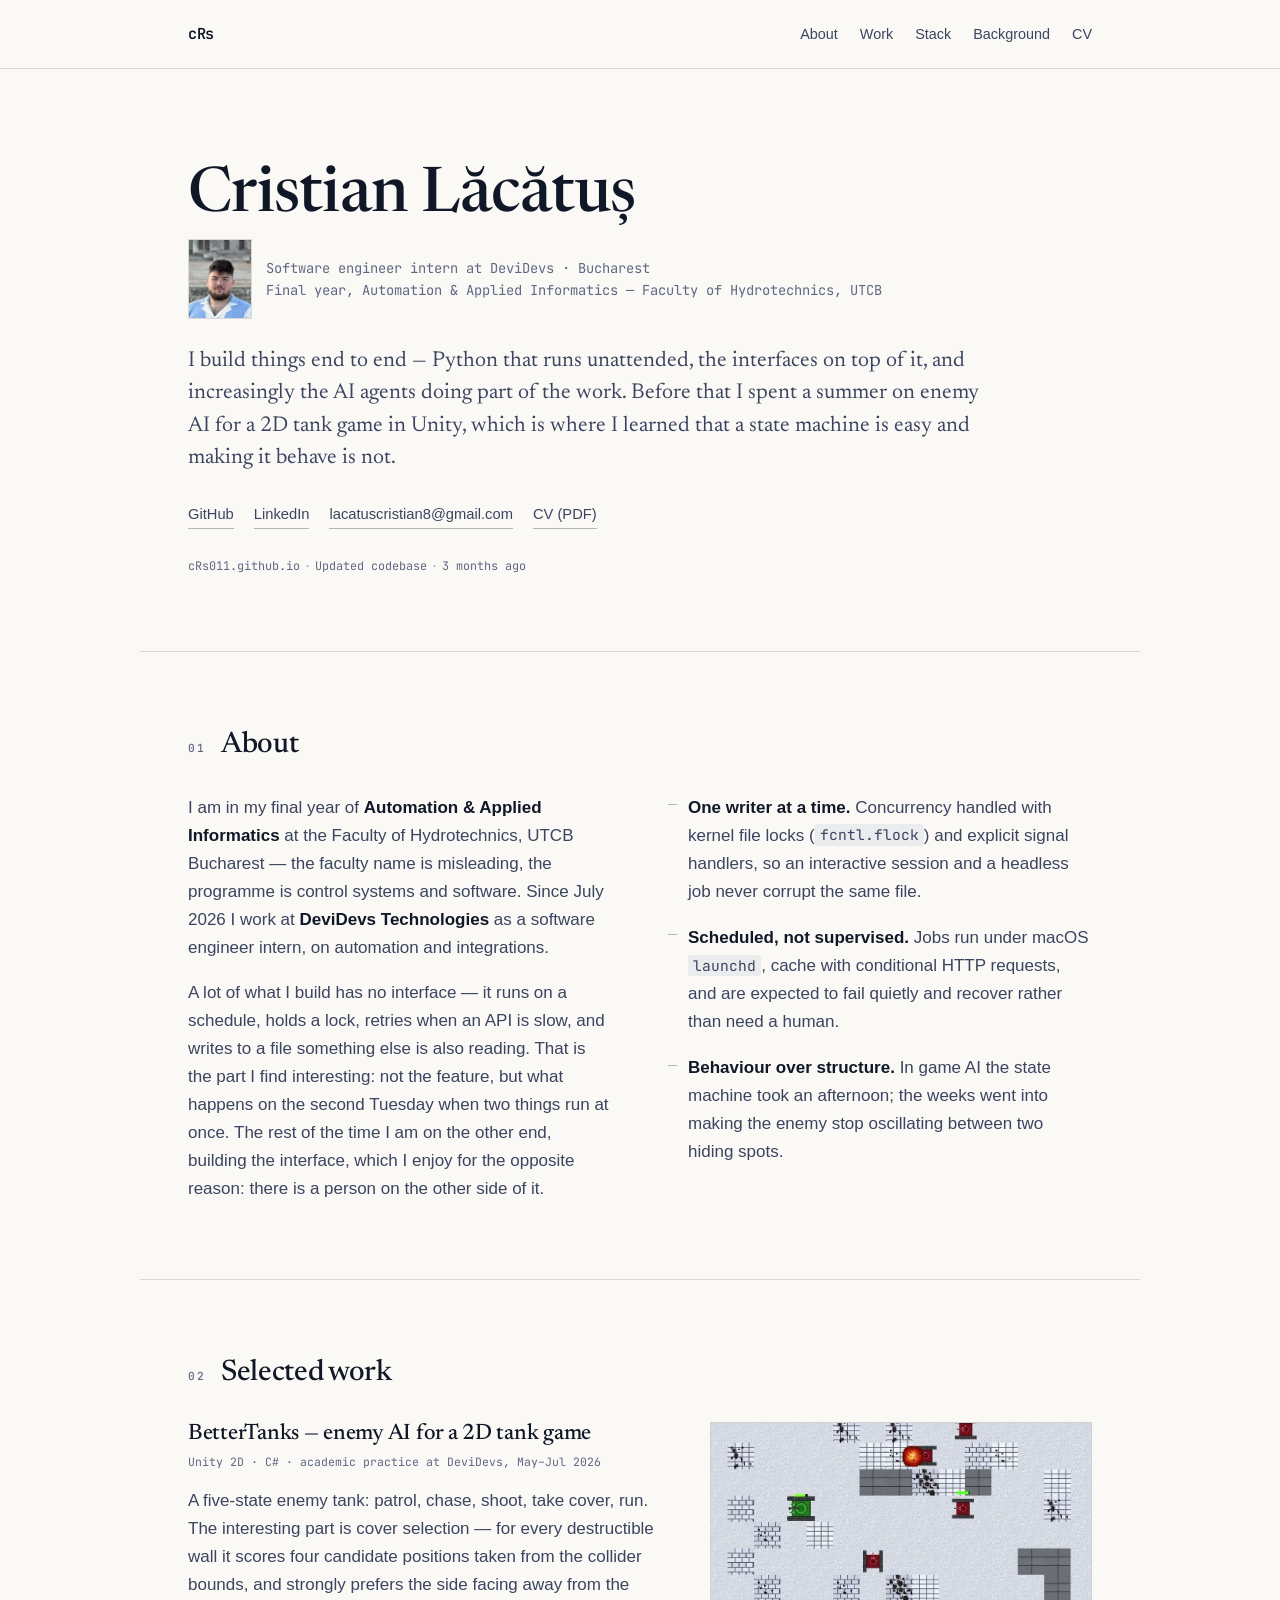
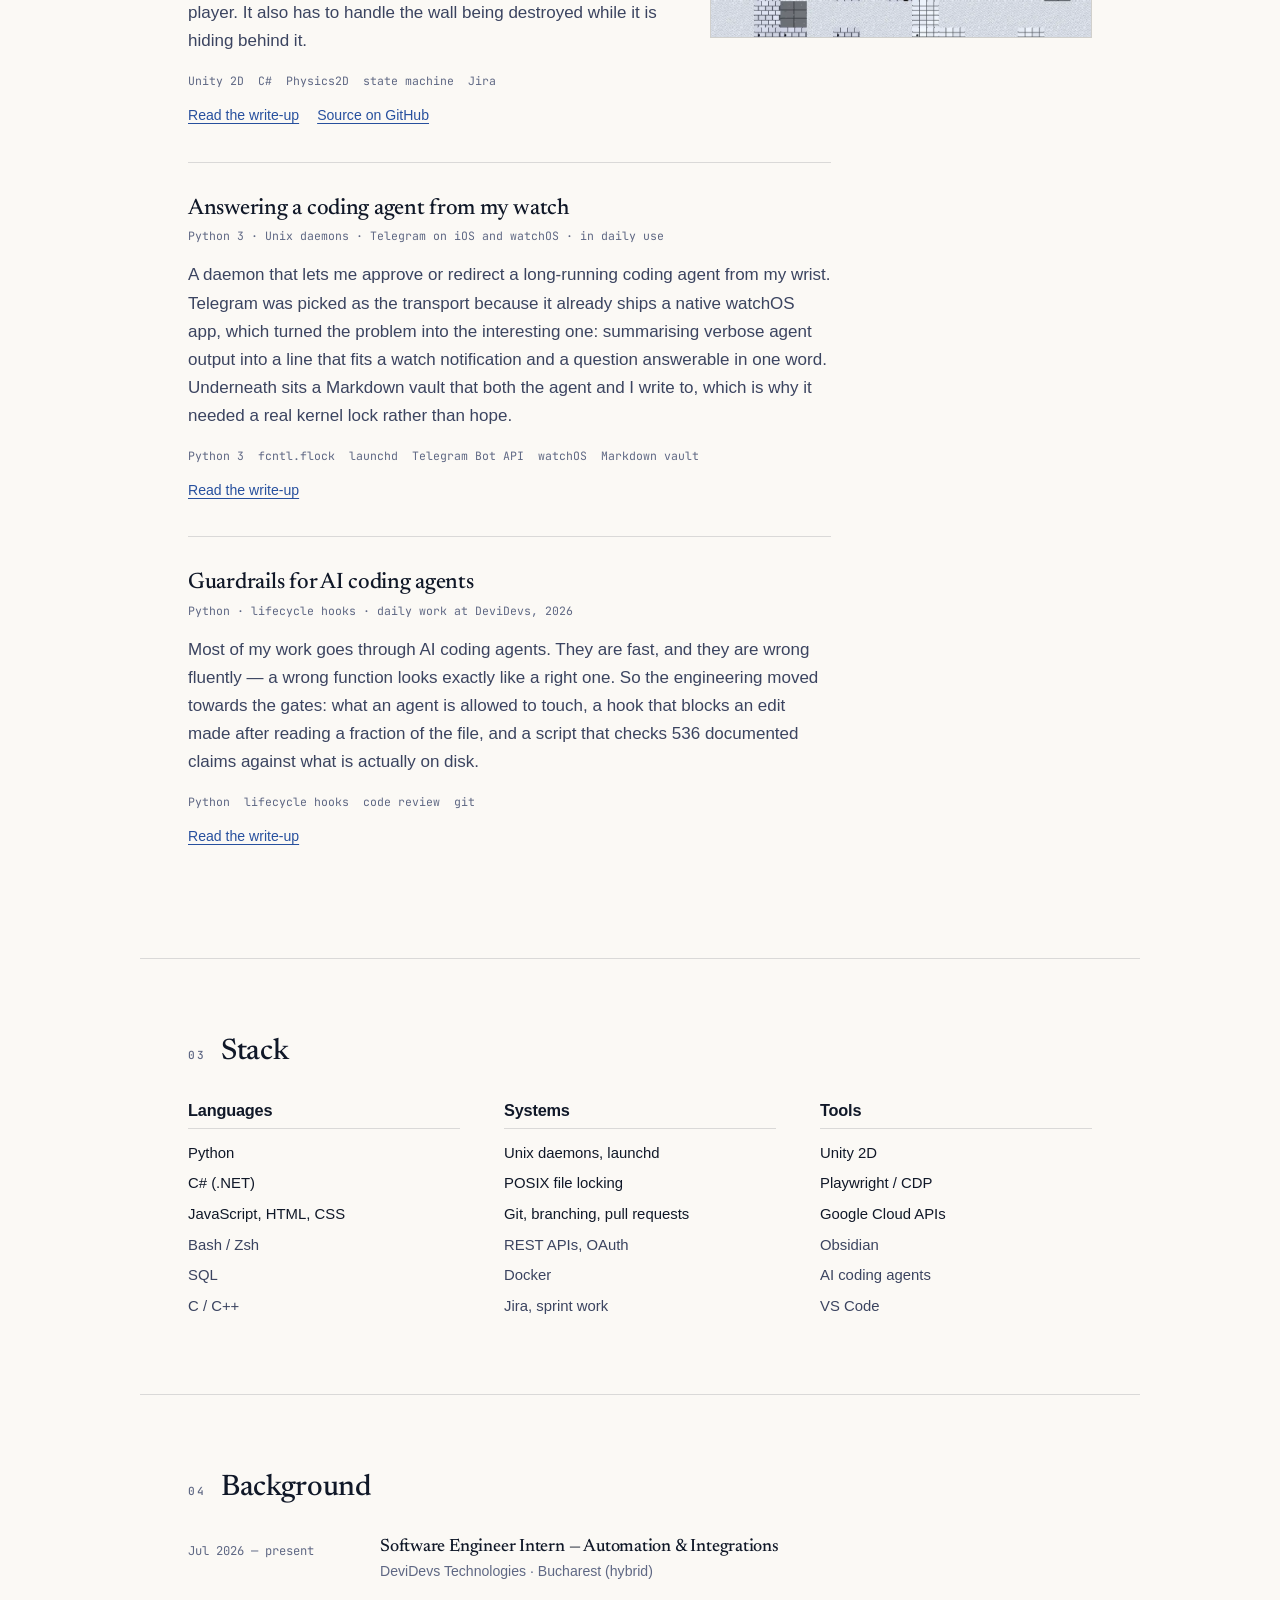
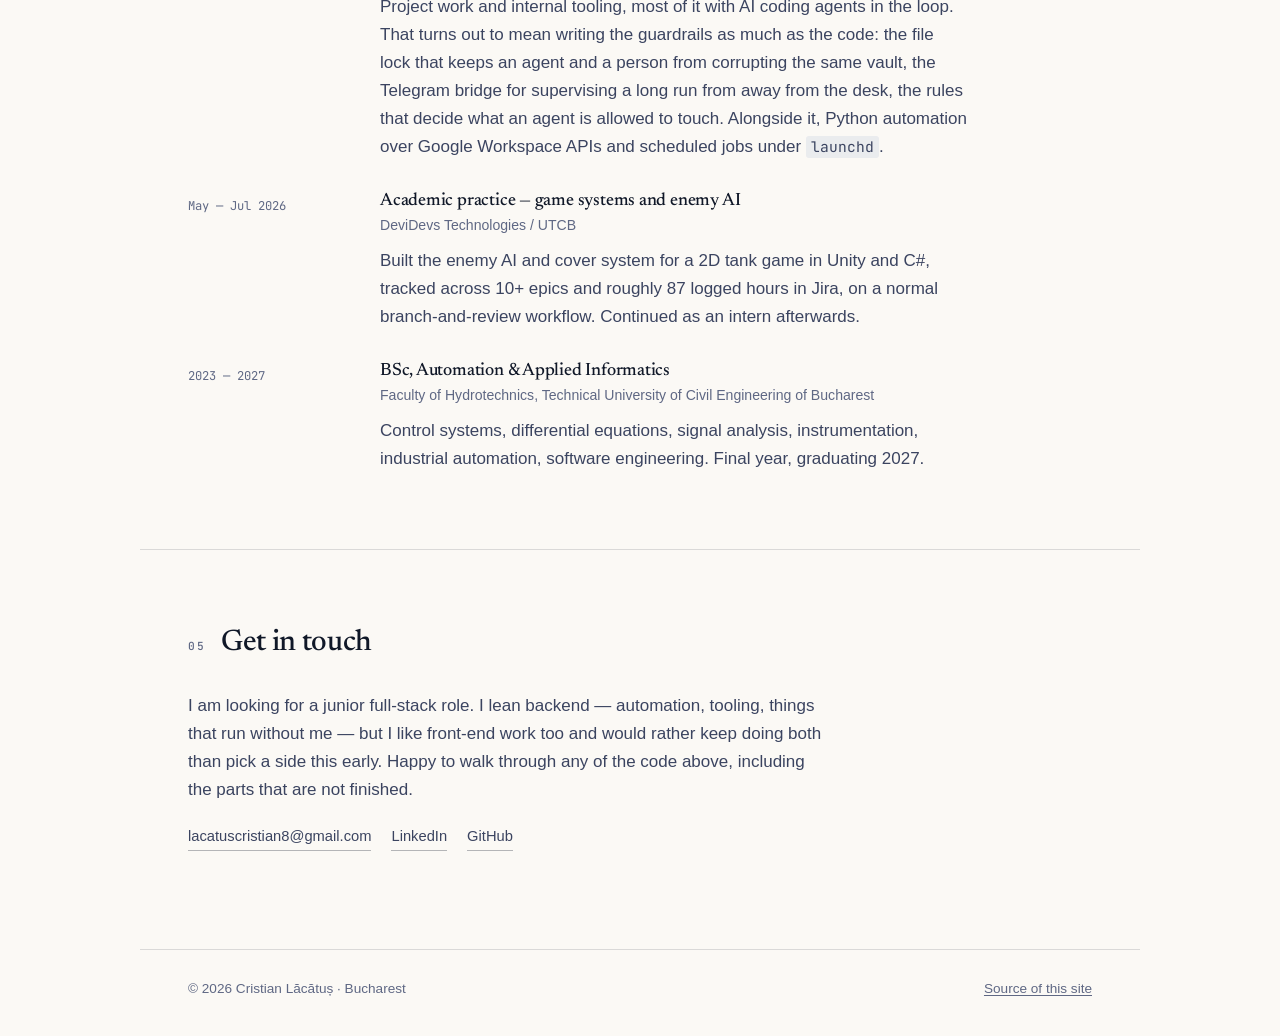
==== commit e7aba491: "feat(portret): poza devine semnatura de autor langa rol Pozitionarea de dinainte era alegerea mea, n" ====
--- a/index.html
+++ b/index.html
@@ -74,10 +74,13 @@
     <section class="wrap intro">
       <div>
         <h1>Cristian Lăcătuș</h1>
-        <p class="intro-role">
-          Software engineer intern at DeviDevs · Bucharest<br>
-          Final year, Automation &amp; Applied Informatics — Faculty of Hydrotechnics, UTCB
-        </p>
+        <div class="byline">
+          <img class="byline-photo" src="assets/portrait.jpg" alt="Cristian Lăcătuș" width="512" height="640" loading="eager">
+          <p class="intro-role">
+            Software engineer intern at DeviDevs · Bucharest<br>
+            Final year, Automation &amp; Applied Informatics — Faculty of Hydrotechnics, UTCB
+          </p>
+        </div>
 
         <p class="lede">
           I build things end to end — Python that runs unattended, the interfaces on top of it, and
@@ -98,10 +101,6 @@
         </a>
       </div>
 
-      <figure class="portrait-plate">
-        <img src="assets/portrait.jpg" alt="Cristian Lăcătuș" width="600" height="750" loading="eager">
-        <figcaption>Chambord, 2025</figcaption>
-      </figure>
     </section>
 
     <section class="wrap section" id="about">
--- a/styles.min.css
+++ b/styles.min.css
@@ -1 +1 @@
-:root{color-scheme:light dark;--paper:#fbf9f5;--paper-raised:#ffffff;--paper-sunken:#f1eee7;--ink:#101828;--ink-soft:#3b4460;--ink-muted:#5f6884;--rule:rgba(16, 24, 40, 0.14);--rule-strong:rgba(16, 24, 40, 0.30);--accent:#27509e;--accent-hover:#1a3c7d;--accent-wash:rgba(39, 80, 158, 0.08);--font-display:'Newsreader',Georgia,'Times New Roman',serif;--font-sans:-apple-system,BlinkMacSystemFont,'Segoe UI',Roboto,'Helvetica Neue',Arial,sans-serif;--font-mono:'JetBrains Mono',ui-monospace,SFMono-Regular,Menlo,monospace;--measure:68ch;--gutter:clamp(20px, 5vw, 48px)}@media (prefers-color-scheme:dark){:root{--paper:#0d111c;--paper-raised:#151b2a;--paper-sunken:#0a0e17;--ink:#eef1f7;--ink-soft:#aab3c6;--ink-muted:#828b9f;--rule:rgba(238, 241, 247, 0.16);--rule-strong:rgba(238, 241, 247, 0.32);--accent:#93b0f5;--accent-hover:#b4c7f9;--accent-wash:rgba(147, 176, 245, 0.14)}}*,::after,::before{box-sizing:border-box;margin:0;padding:0}html{font-size:100%;scroll-behavior:smooth;-webkit-text-size-adjust:100%}body{background:var(--paper);color:var(--ink-soft);font-family:var(--font-sans);font-size:1.0625rem;line-height:1.65;-webkit-font-smoothing:antialiased;padding-bottom:env(safe-area-inset-bottom)}:focus-visible{outline:2px solid var(--accent);outline-offset:3px;border-radius:2px}a{color:var(--accent);text-decoration-thickness:1px;text-underline-offset:0.18em}a:hover{color:var(--accent-hover)}code{font-family:var(--font-mono);font-size:.86em;background:var(--accent-wash);padding:.1em .35em;border-radius:3px;overflow-wrap:anywhere}strong{color:var(--ink);font-weight:600}img,video{max-width:100%;height:auto;display:block}.wrap{max-width:1000px;margin:0 auto;padding-left:var(--gutter);padding-right:var(--gutter)}.skip-link{position:absolute;left:-9999px;top:0;background:var(--paper-raised);color:var(--ink);padding:10px 16px;z-index:100}.skip-link:focus{left:8px;top:8px}h1,h2,h3,h4{font-family:var(--font-display);color:var(--ink);font-weight:500;line-height:1.15;letter-spacing:-.012em}.eyebrow{font-family:var(--font-mono);font-size:.7rem;font-weight:500;letter-spacing:.14em;text-transform:uppercase;color:var(--ink-muted)}.lede{font-family:var(--font-display);font-size:clamp(1.12rem, 2.1vw, 1.35rem);line-height:1.5;color:var(--ink-soft);max-width:var(--measure)}.masthead{border-bottom:1px solid var(--rule);background:var(--paper)}.masthead-inner{display:flex;align-items:baseline;justify-content:space-between;gap:24px;padding-top:20px;padding-bottom:20px}.wordmark{font-family:var(--font-mono);font-size:.95rem;font-weight:600;color:var(--ink);text-decoration:none;letter-spacing:-.02em}.wordmark:hover{color:var(--accent)}.masthead nav ul{display:flex;gap:22px;list-style:none;flex-wrap:wrap}.masthead nav a{font-size:.9rem;color:var(--ink-soft);text-decoration:none}.masthead nav a:hover{color:var(--ink);text-decoration:underline}.intro{padding-top:clamp(48px,9vw,92px);padding-bottom:clamp(40px,7vw,72px);display:grid;grid-template-columns:minmax(0,1fr) auto;gap:clamp(28px,6vw,64px);align-items:start}.intro h1{font-size:clamp(2.4rem, 6.4vw, 3.9rem);margin-bottom:6px}.intro-role{font-family:var(--font-mono);font-size:.86rem;color:var(--ink-muted);margin-bottom:26px;line-height:1.6}.intro .lede{margin-bottom:28px}.contact-row{display:flex;flex-wrap:wrap;gap:8px 20px;font-size:.92rem;margin-bottom:22px}.contact-row a,.contact-row button{color:var(--ink-soft);text-decoration:none;border-bottom:1px solid var(--rule-strong);padding-bottom:1px;background:0 0;border-top:0;border-left:0;border-right:0;font:inherit;cursor:pointer}.contact-row a:hover,.contact-row button:hover{color:var(--accent);border-bottom-color:var(--accent)}.last-commit{font-family:var(--font-mono);font-size:.74rem;color:var(--ink-muted);text-decoration:none}.last-commit:hover{color:var(--ink-soft)}.last-commit .sep{opacity:.5;padding:0 4px}.portrait-plate{margin:0;width:clamp(150px,21vw,214px);background:var(--paper-raised);border:1px solid var(--rule);padding:9px 9px 7px}.portrait-plate img{width:100%;height:auto;aspect-ratio:4/5;object-fit:cover;display:block;border:1px solid var(--rule)}.portrait-plate figcaption{font-family:var(--font-mono);font-size:.66rem;color:var(--ink-muted);text-align:right;margin-top:7px}.section{padding-top:clamp(44px,7vw,76px);padding-bottom:clamp(44px,7vw,76px);border-top:1px solid var(--rule)}.section-head{display:flex;align-items:baseline;gap:16px;margin-bottom:32px}.section-head h2{font-size:clamp(1.45rem, 3vw, 1.85rem)}.prose p{max-width:var(--measure);margin-bottom:1em}.prose p:last-child{margin-bottom:0}.two-col{display:grid;grid-template-columns:repeat(2,minmax(0,1fr));gap:clamp(28px,5vw,56px)}.principles{list-style:none;display:grid;gap:18px;max-width:var(--measure)}.case-body ol li,.case-body ul li,.principles li,.stack-grid li{min-width:0}.principles li{padding-left:20px;position:relative}.principles li::before{content:'';position:absolute;left:0;top:.62em;width:9px;height:1px;background:var(--rule-strong)}.work-list{display:grid;gap:0}.work-item{display:grid;grid-template-columns:minmax(0,5fr) minmax(0,4fr);gap:clamp(24px,4vw,44px);padding:34px 0;border-top:1px solid var(--rule);align-items:start}.work-item:first-child{border-top:0;padding-top:0}.work-item.no-media{grid-template-columns:minmax(0,1fr);max-width:var(--measure)}.work-body h3{font-size:1.4rem;margin-bottom:4px}.work-body h3 a{color:var(--ink);text-decoration:none;background-image:linear-gradient(var(--accent),var(--accent));background-size:0 1px;background-position:0 100%;background-repeat:no-repeat;transition:background-size .2s ease}.work-body h3 a:hover{color:var(--accent);background-size:100% 1px}.work-meta{font-family:var(--font-mono);font-size:.72rem;color:var(--ink-muted);margin-bottom:14px}.work-body p{margin-bottom:16px}.tags{display:flex;flex-wrap:wrap;gap:6px 14px;font-family:var(--font-mono);font-size:.72rem;color:var(--ink-muted);list-style:none;margin-bottom:14px}.work-links{display:flex;flex-wrap:wrap;gap:18px;font-size:.88rem}.work-media{border:1px solid var(--rule);background:var(--paper-sunken)}.work-media img,.work-media video{width:100%;aspect-ratio:16/9;object-fit:cover}.stack-grid{display:grid;grid-template-columns:repeat(3,minmax(0,1fr));gap:clamp(24px,4vw,44px)}.stack-grid h3{font-size:1.02rem;font-weight:600;font-family:var(--font-sans);padding-bottom:8px;margin-bottom:12px;border-bottom:1px solid var(--rule)}.stack-grid ul{list-style:none;display:grid;gap:6px;font-size:.93rem}.stack-grid .primary{color:var(--ink);font-weight:500}.timeline{display:grid;gap:30px;max-width:780px}.timeline article{display:grid;grid-template-columns:168px minmax(0,1fr);gap:24px}.timeline time{font-family:var(--font-mono);font-size:.76rem;color:var(--ink-muted);padding-top:.35em}.timeline h3{font-size:1.12rem;margin-bottom:2px}.timeline .org{font-size:.88rem;color:var(--ink-muted);margin-bottom:10px}.closing p{max-width:var(--measure);margin-bottom:20px}.site-footer{border-top:1px solid var(--rule);padding-top:28px;padding-bottom:36px;font-size:.85rem;color:var(--ink-muted);display:flex;flex-wrap:wrap;justify-content:space-between;gap:12px}.site-footer a{color:var(--ink-muted)}.site-footer a:hover{color:var(--accent)}.footer-links{display:flex;gap:18px}.case{padding-top:clamp(40px,6vw,64px);padding-bottom:clamp(48px,8vw,88px)}.case-head{border-bottom:1px solid var(--rule);padding-bottom:28px;margin-bottom:36px}.case-head h1{font-size:clamp(2rem, 5vw, 2.9rem);margin:10px 0 12px}.back-link{font-family:var(--font-mono);font-size:.74rem;text-decoration:none}.back-link:hover{text-decoration:underline}.case-facts{display:grid;grid-template-columns:repeat(auto-fit,minmax(150px,1fr));gap:18px 28px;margin-top:24px;font-size:.88rem}.case-facts dt{font-family:var(--font-mono);font-size:.68rem;letter-spacing:.1em;text-transform:uppercase;color:var(--ink-muted);margin-bottom:3px}.case-facts dd{color:var(--ink)}.case-body{max-width:var(--measure)}.case-body h2{font-size:1.35rem;margin:42px 0 14px}.case-body h3{font-size:1.05rem;font-family:var(--font-sans);font-weight:600;margin:28px 0 10px}.case-body p{margin-bottom:1em}.case-body ol,.case-body ul{margin:0 0 1.2em 1.1em;display:grid;gap:8px}.case-body figure{margin:32px 0;max-width:none}.case-body figcaption{font-size:.82rem;color:var(--ink-muted);margin-top:8px}.case-body figure img,.case-body figure video{width:100%;border:1px solid var(--rule)}pre{background:var(--paper-sunken);border:1px solid var(--rule);border-left:2px solid var(--rule-strong);padding:16px 18px;overflow-x:auto;margin-bottom:1.3em;font-size:.82rem;line-height:1.6}pre code{background:0 0;padding:0;font-size:inherit;color:var(--ink-soft);white-space:pre}blockquote{border-left:2px solid var(--rule-strong);padding-left:18px;margin:0 0 1.3em;color:var(--ink-muted);font-family:var(--font-display);font-size:1.06rem}.diagram svg{width:100%;height:auto;display:block;background:var(--paper-sunken);border:1px solid var(--rule);padding:8px 0}.d-wall{fill:var(--rule);stroke:var(--ink-soft);stroke-width:1.5}.d-ray{stroke:var(--ink-muted);stroke-width:1.5;stroke-dasharray:5 5}.d-player{fill:var(--ink)}.d-pick{fill:var(--accent)}.d-alt{fill:none;stroke:var(--ink-muted);stroke-width:1.5}.d-label,.d-num{font-family:var(--font-mono);fill:var(--ink-muted);font-size:13px}.d-label{font-size:14px;fill:var(--ink-soft)}.d-strong{fill:var(--accent);font-weight:600}.d-center{text-anchor:middle}.honest{border:1px solid var(--rule);background:var(--paper-sunken);padding:22px 24px;margin:34px 0}.honest h3{margin-top:0}.honest ul{margin-bottom:0}@media (max-width:860px){.intro{grid-template-columns:minmax(0,1fr)}.portrait-plate{order:-1;width:clamp(128px,34vw,168px);margin-bottom:4px}.stack-grid,.two-col{grid-template-columns:minmax(0,1fr)}.work-item,.work-item.no-media{grid-template-columns:minmax(0,1fr)}.work-media{order:-1}.timeline article{grid-template-columns:minmax(0,1fr);gap:6px}.timeline time{padding-top:0}}@media (max-width:560px){body{font-size:1rem}.masthead-inner{flex-direction:column;align-items:flex-start;gap:12px}.masthead nav ul{gap:16px}.section-head{flex-direction:column;align-items:flex-start;gap:4px;margin-bottom:24px}}@media (prefers-reduced-motion:reduce){html{scroll-behavior:auto}*,::after,::before{transition-duration:0s!important;animation-duration:0s!important}}@media print{.last-commit,.masthead nav,.work-media{display:none}body{color:#000;background:#fff}}+:root{color-scheme:light dark;--paper:#fbf9f5;--paper-raised:#ffffff;--paper-sunken:#f1eee7;--ink:#101828;--ink-soft:#3b4460;--ink-muted:#5f6884;--rule:rgba(16, 24, 40, 0.14);--rule-strong:rgba(16, 24, 40, 0.30);--accent:#27509e;--accent-hover:#1a3c7d;--accent-wash:rgba(39, 80, 158, 0.08);--font-display:'Newsreader',Georgia,'Times New Roman',serif;--font-sans:-apple-system,BlinkMacSystemFont,'Segoe UI',Roboto,'Helvetica Neue',Arial,sans-serif;--font-mono:'JetBrains Mono',ui-monospace,SFMono-Regular,Menlo,monospace;--measure:68ch;--gutter:clamp(20px, 5vw, 48px)}@media (prefers-color-scheme:dark){:root{--paper:#0d111c;--paper-raised:#151b2a;--paper-sunken:#0a0e17;--ink:#eef1f7;--ink-soft:#aab3c6;--ink-muted:#828b9f;--rule:rgba(238, 241, 247, 0.16);--rule-strong:rgba(238, 241, 247, 0.32);--accent:#93b0f5;--accent-hover:#b4c7f9;--accent-wash:rgba(147, 176, 245, 0.14)}}*,::after,::before{box-sizing:border-box;margin:0;padding:0}html{font-size:100%;scroll-behavior:smooth;-webkit-text-size-adjust:100%}body{background:var(--paper);color:var(--ink-soft);font-family:var(--font-sans);font-size:1.0625rem;line-height:1.65;-webkit-font-smoothing:antialiased;padding-bottom:env(safe-area-inset-bottom)}:focus-visible{outline:2px solid var(--accent);outline-offset:3px;border-radius:2px}a{color:var(--accent);text-decoration-thickness:1px;text-underline-offset:0.18em}a:hover{color:var(--accent-hover)}code{font-family:var(--font-mono);font-size:.86em;background:var(--accent-wash);padding:.1em .35em;border-radius:3px;overflow-wrap:anywhere}strong{color:var(--ink);font-weight:600}img,video{max-width:100%;height:auto;display:block}.wrap{max-width:1000px;margin:0 auto;padding-left:var(--gutter);padding-right:var(--gutter)}.skip-link{position:absolute;left:-9999px;top:0;background:var(--paper-raised);color:var(--ink);padding:10px 16px;z-index:100}.skip-link:focus{left:8px;top:8px}h1,h2,h3,h4{font-family:var(--font-display);color:var(--ink);font-weight:500;line-height:1.15;letter-spacing:-.012em}.eyebrow{font-family:var(--font-mono);font-size:.7rem;font-weight:500;letter-spacing:.14em;text-transform:uppercase;color:var(--ink-muted)}.lede{font-family:var(--font-display);font-size:clamp(1.12rem, 2.1vw, 1.35rem);line-height:1.5;color:var(--ink-soft);max-width:var(--measure)}.masthead{border-bottom:1px solid var(--rule);background:var(--paper)}.masthead-inner{display:flex;align-items:baseline;justify-content:space-between;gap:24px;padding-top:20px;padding-bottom:20px}.wordmark{font-family:var(--font-mono);font-size:.95rem;font-weight:600;color:var(--ink);text-decoration:none;letter-spacing:-.02em}.wordmark:hover{color:var(--accent)}.masthead nav ul{display:flex;gap:22px;list-style:none;flex-wrap:wrap}.masthead nav a{font-size:.9rem;color:var(--ink-soft);text-decoration:none}.masthead nav a:hover{color:var(--ink);text-decoration:underline}.intro{padding-top:clamp(48px,9vw,92px);padding-bottom:clamp(40px,7vw,72px)}.intro h1{font-size:clamp(2.4rem, 6.4vw, 3.9rem);margin-bottom:6px}.byline{display:flex;align-items:center;gap:14px;margin-bottom:26px}.byline-photo{width:64px;height:80px;object-fit:cover;object-position:center 22%;border:1px solid var(--rule);flex-shrink:0}.intro-role{font-family:var(--font-mono);font-size:.86rem;color:var(--ink-muted);line-height:1.6}.intro .lede{margin-bottom:28px}.contact-row{display:flex;flex-wrap:wrap;gap:8px 20px;font-size:.92rem;margin-bottom:22px}.contact-row a,.contact-row button{color:var(--ink-soft);text-decoration:none;border-bottom:1px solid var(--rule-strong);padding-bottom:1px;background:0 0;border-top:0;border-left:0;border-right:0;font:inherit;cursor:pointer}.contact-row a:hover,.contact-row button:hover{color:var(--accent);border-bottom-color:var(--accent)}.last-commit{font-family:var(--font-mono);font-size:.74rem;color:var(--ink-muted);text-decoration:none}.last-commit:hover{color:var(--ink-soft)}.last-commit .sep{opacity:.5;padding:0 4px}.section{padding-top:clamp(44px,7vw,76px);padding-bottom:clamp(44px,7vw,76px);border-top:1px solid var(--rule)}.section-head{display:flex;align-items:baseline;gap:16px;margin-bottom:32px}.section-head h2{font-size:clamp(1.45rem, 3vw, 1.85rem)}.prose p{max-width:var(--measure);margin-bottom:1em}.prose p:last-child{margin-bottom:0}.two-col{display:grid;grid-template-columns:repeat(2,minmax(0,1fr));gap:clamp(28px,5vw,56px)}.principles{list-style:none;display:grid;gap:18px;max-width:var(--measure)}.case-body ol li,.case-body ul li,.principles li,.stack-grid li{min-width:0}.principles li{padding-left:20px;position:relative}.principles li::before{content:'';position:absolute;left:0;top:.62em;width:9px;height:1px;background:var(--rule-strong)}.work-list{display:grid;gap:0}.work-item{display:grid;grid-template-columns:minmax(0,5fr) minmax(0,4fr);gap:clamp(24px,4vw,44px);padding:34px 0;border-top:1px solid var(--rule);align-items:start}.work-item:first-child{border-top:0;padding-top:0}.work-item.no-media{grid-template-columns:minmax(0,1fr);max-width:var(--measure)}.work-body h3{font-size:1.4rem;margin-bottom:4px}.work-body h3 a{color:var(--ink);text-decoration:none;background-image:linear-gradient(var(--accent),var(--accent));background-size:0 1px;background-position:0 100%;background-repeat:no-repeat;transition:background-size .2s ease}.work-body h3 a:hover{color:var(--accent);background-size:100% 1px}.work-meta{font-family:var(--font-mono);font-size:.72rem;color:var(--ink-muted);margin-bottom:14px}.work-body p{margin-bottom:16px}.tags{display:flex;flex-wrap:wrap;gap:6px 14px;font-family:var(--font-mono);font-size:.72rem;color:var(--ink-muted);list-style:none;margin-bottom:14px}.work-links{display:flex;flex-wrap:wrap;gap:18px;font-size:.88rem}.work-media{border:1px solid var(--rule);background:var(--paper-sunken)}.work-media img,.work-media video{width:100%;aspect-ratio:16/9;object-fit:cover}.stack-grid{display:grid;grid-template-columns:repeat(3,minmax(0,1fr));gap:clamp(24px,4vw,44px)}.stack-grid h3{font-size:1.02rem;font-weight:600;font-family:var(--font-sans);padding-bottom:8px;margin-bottom:12px;border-bottom:1px solid var(--rule)}.stack-grid ul{list-style:none;display:grid;gap:6px;font-size:.93rem}.stack-grid .primary{color:var(--ink);font-weight:500}.timeline{display:grid;gap:30px;max-width:780px}.timeline article{display:grid;grid-template-columns:168px minmax(0,1fr);gap:24px}.timeline time{font-family:var(--font-mono);font-size:.76rem;color:var(--ink-muted);padding-top:.35em}.timeline h3{font-size:1.12rem;margin-bottom:2px}.timeline .org{font-size:.88rem;color:var(--ink-muted);margin-bottom:10px}.closing p{max-width:var(--measure);margin-bottom:20px}.site-footer{border-top:1px solid var(--rule);padding-top:28px;padding-bottom:36px;font-size:.85rem;color:var(--ink-muted);display:flex;flex-wrap:wrap;justify-content:space-between;gap:12px}.site-footer a{color:var(--ink-muted)}.site-footer a:hover{color:var(--accent)}.footer-links{display:flex;gap:18px}.case{padding-top:clamp(40px,6vw,64px);padding-bottom:clamp(48px,8vw,88px)}.case-head{border-bottom:1px solid var(--rule);padding-bottom:28px;margin-bottom:36px}.case-head h1{font-size:clamp(2rem, 5vw, 2.9rem);margin:10px 0 12px}.back-link{font-family:var(--font-mono);font-size:.74rem;text-decoration:none}.back-link:hover{text-decoration:underline}.case-facts{display:grid;grid-template-columns:repeat(auto-fit,minmax(150px,1fr));gap:18px 28px;margin-top:24px;font-size:.88rem}.case-facts dt{font-family:var(--font-mono);font-size:.68rem;letter-spacing:.1em;text-transform:uppercase;color:var(--ink-muted);margin-bottom:3px}.case-facts dd{color:var(--ink)}.case-body{max-width:var(--measure)}.case-body h2{font-size:1.35rem;margin:42px 0 14px}.case-body h3{font-size:1.05rem;font-family:var(--font-sans);font-weight:600;margin:28px 0 10px}.case-body p{margin-bottom:1em}.case-body ol,.case-body ul{margin:0 0 1.2em 1.1em;display:grid;gap:8px}.case-body figure{margin:32px 0;max-width:none}.case-body figcaption{font-size:.82rem;color:var(--ink-muted);margin-top:8px}.case-body figure img,.case-body figure video{width:100%;border:1px solid var(--rule)}pre{background:var(--paper-sunken);border:1px solid var(--rule);border-left:2px solid var(--rule-strong);padding:16px 18px;overflow-x:auto;margin-bottom:1.3em;font-size:.82rem;line-height:1.6}pre code{background:0 0;padding:0;font-size:inherit;color:var(--ink-soft);white-space:pre}blockquote{border-left:2px solid var(--rule-strong);padding-left:18px;margin:0 0 1.3em;color:var(--ink-muted);font-family:var(--font-display);font-size:1.06rem}.diagram svg{width:100%;height:auto;display:block;background:var(--paper-sunken);border:1px solid var(--rule);padding:8px 0}.d-wall{fill:var(--rule);stroke:var(--ink-soft);stroke-width:1.5}.d-ray{stroke:var(--ink-muted);stroke-width:1.5;stroke-dasharray:5 5}.d-player{fill:var(--ink)}.d-pick{fill:var(--accent)}.d-alt{fill:none;stroke:var(--ink-muted);stroke-width:1.5}.d-label,.d-num{font-family:var(--font-mono);fill:var(--ink-muted);font-size:13px}.d-label{font-size:14px;fill:var(--ink-soft)}.d-strong{fill:var(--accent);font-weight:600}.d-center{text-anchor:middle}.honest{border:1px solid var(--rule);background:var(--paper-sunken);padding:22px 24px;margin:34px 0}.honest h3{margin-top:0}.honest ul{margin-bottom:0}@media (max-width:860px){.stack-grid,.two-col{grid-template-columns:minmax(0,1fr)}.work-item,.work-item.no-media{grid-template-columns:minmax(0,1fr)}.work-media{order:-1}.timeline article{grid-template-columns:minmax(0,1fr);gap:6px}.timeline time{padding-top:0}}@media (max-width:560px){body{font-size:1rem}.masthead-inner{flex-direction:column;align-items:flex-start;gap:12px}.masthead nav ul{gap:16px}.section-head{flex-direction:column;align-items:flex-start;gap:4px;margin-bottom:24px}}@media (prefers-reduced-motion:reduce){html{scroll-behavior:auto}*,::after,::before{transition-duration:0s!important;animation-duration:0s!important}}@media print{.last-commit,.masthead nav,.work-media{display:none}body{color:#000;background:#fff}}
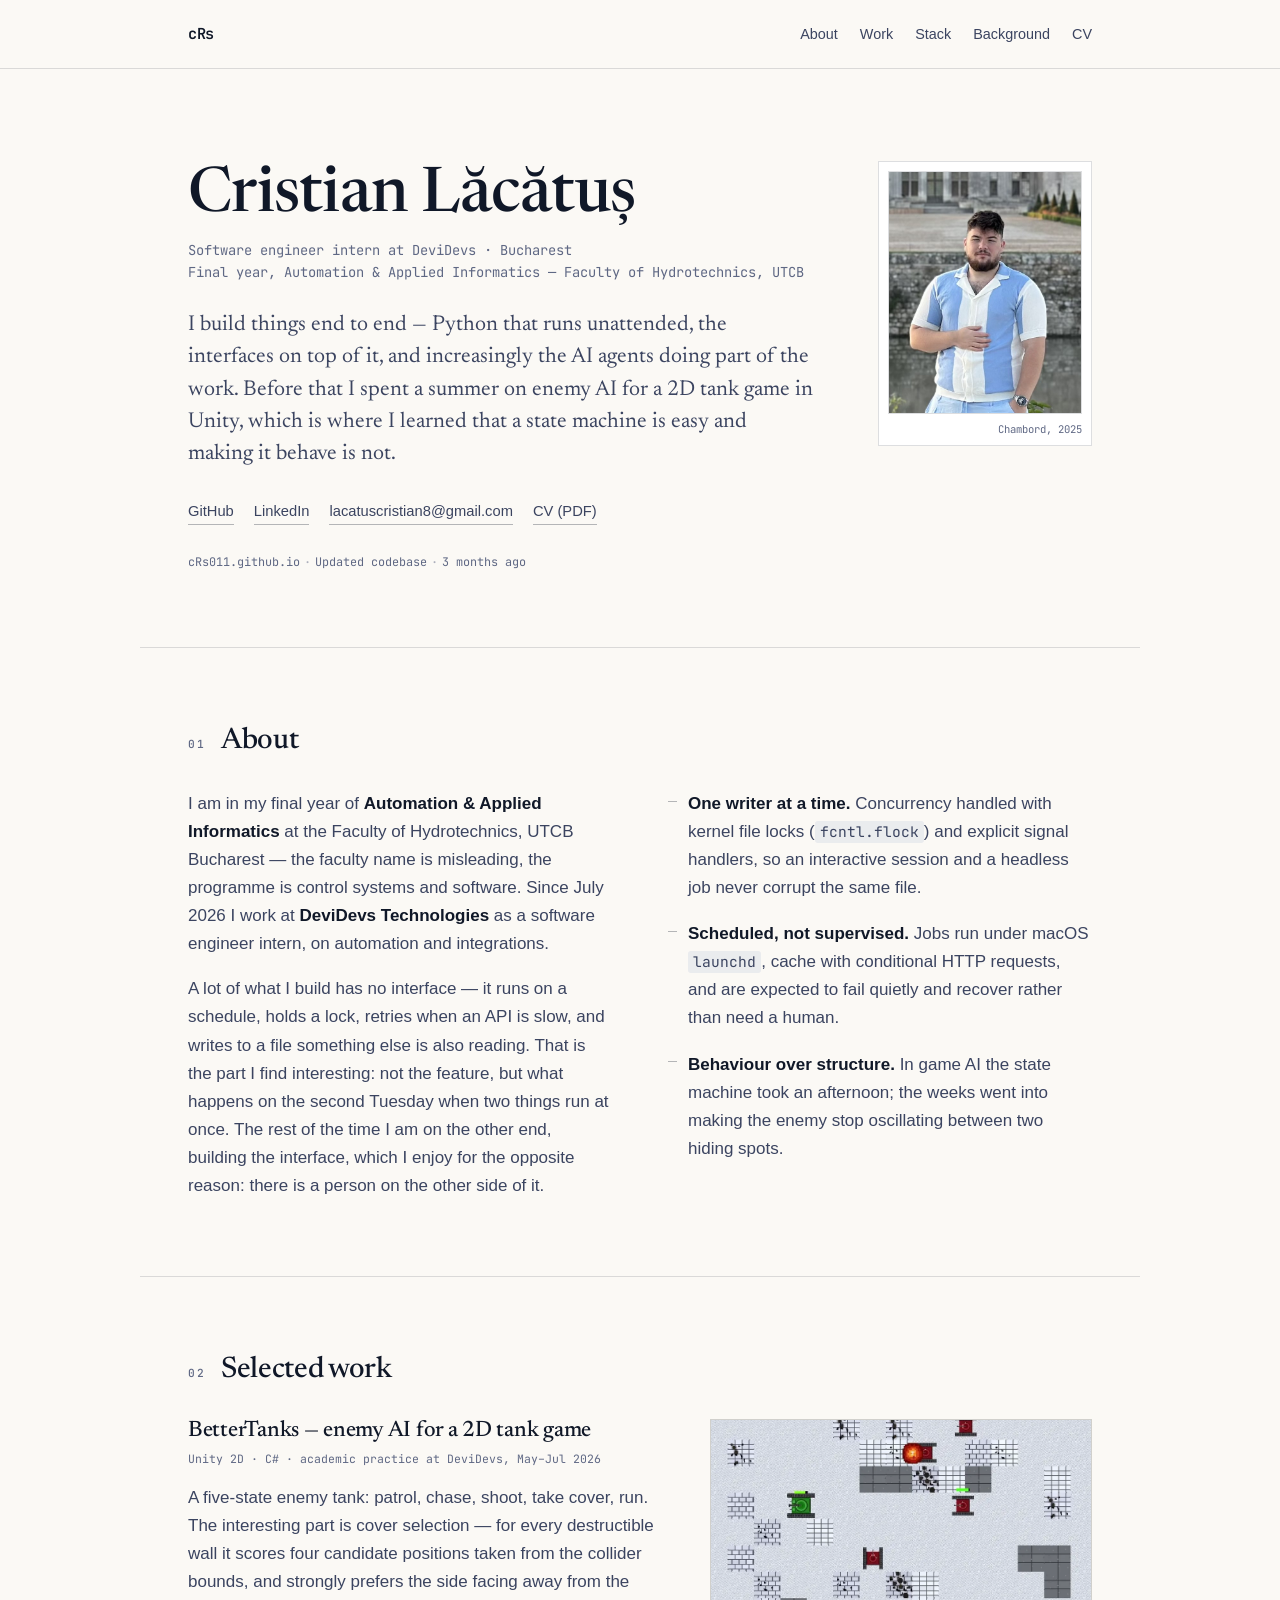
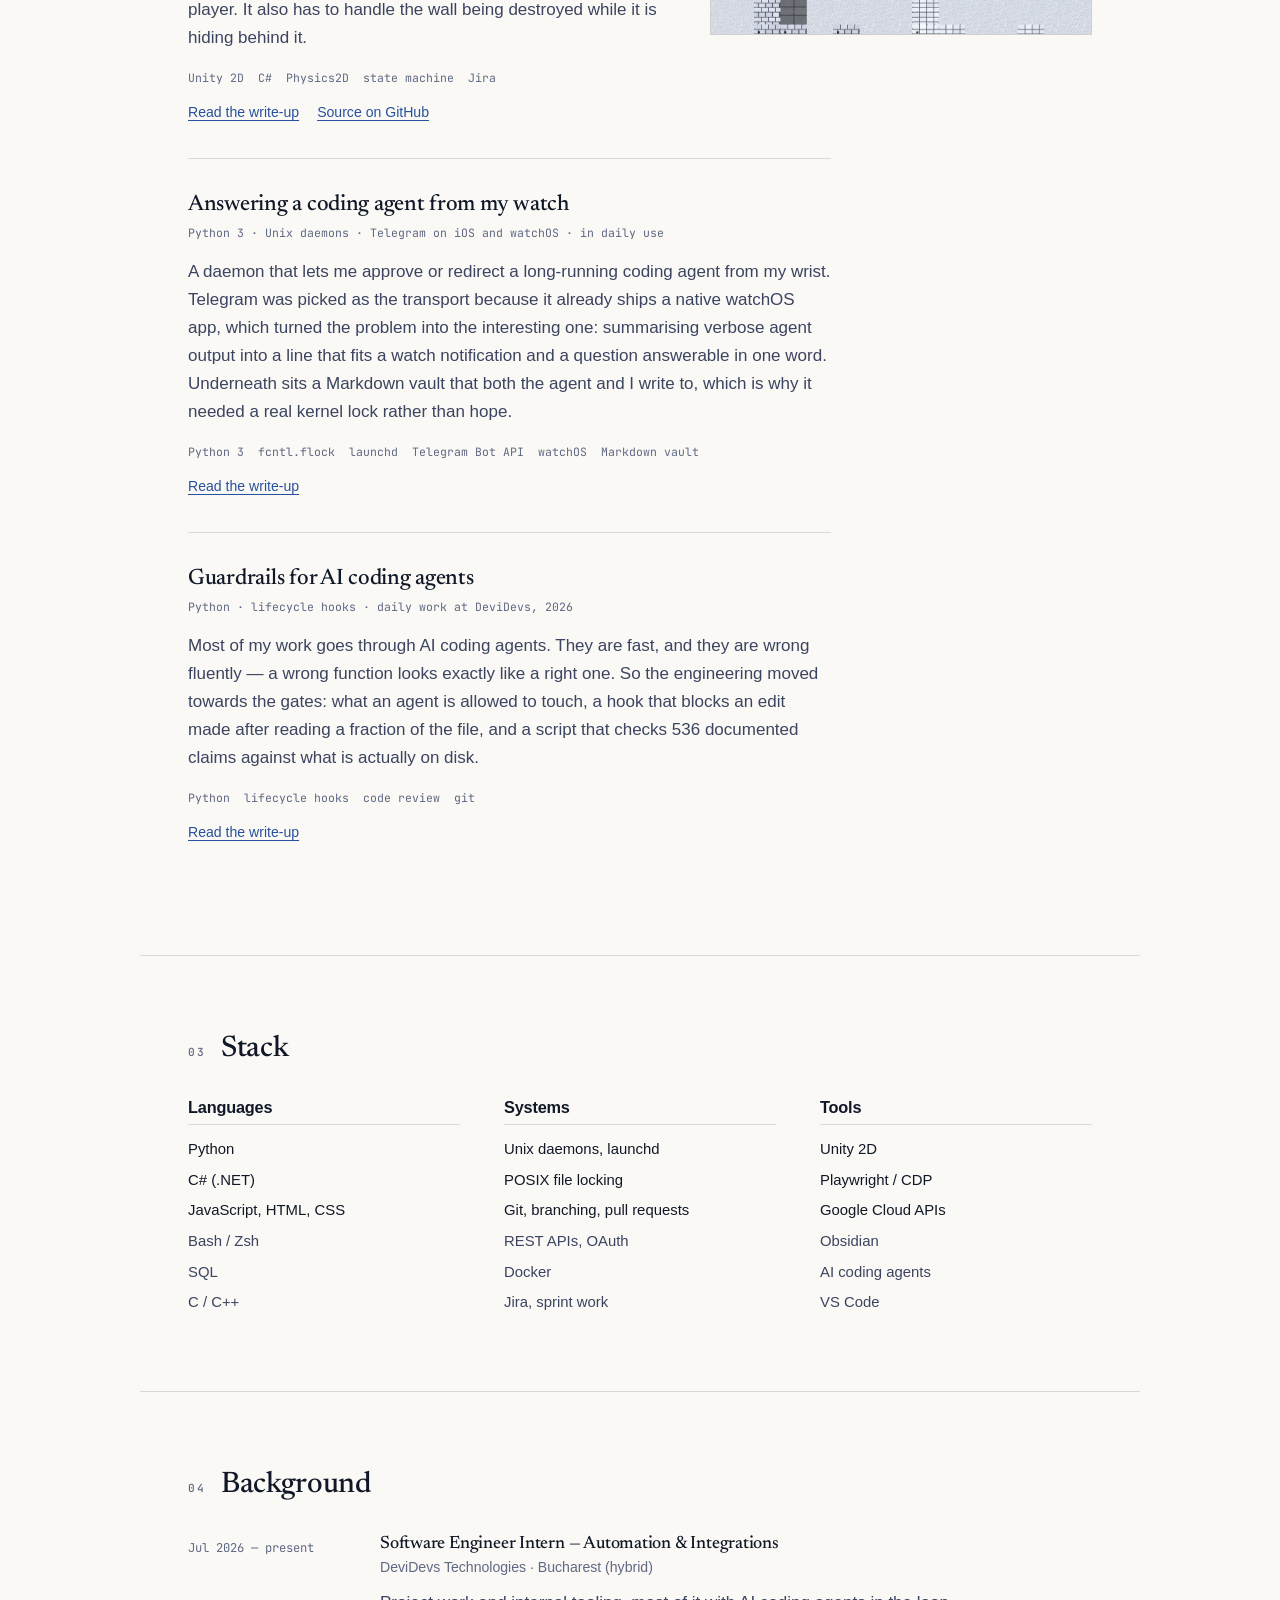
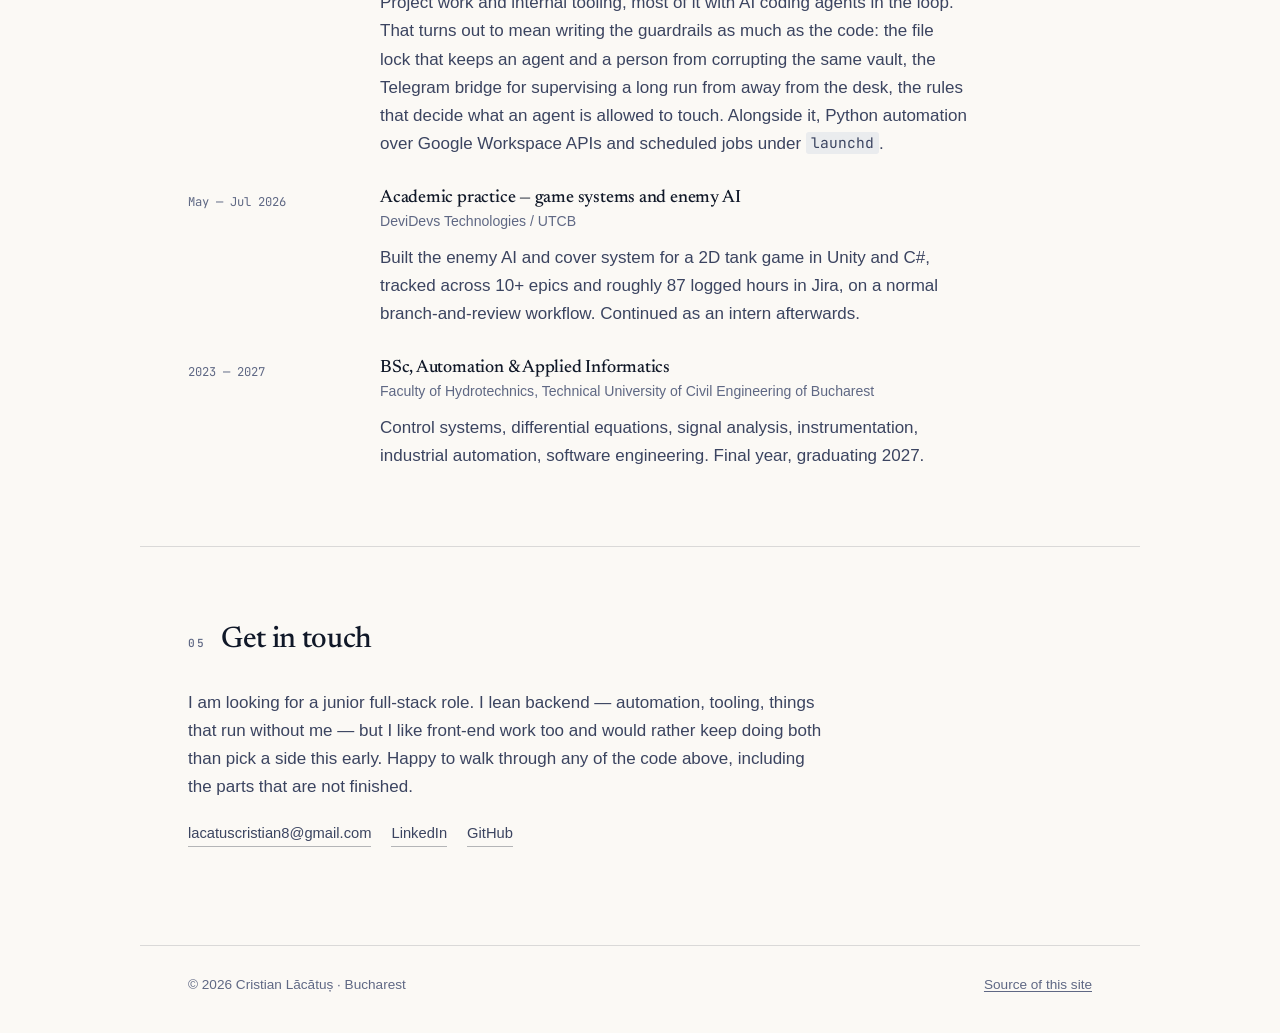
==== commit 8d7778ed: "fix(portret): planşa ramane pe desktop, semnatura e doar pe telefon Corectie la commitul anterior: n" ====
--- a/index.html
+++ b/index.html
@@ -75,7 +75,7 @@
       <div>
         <h1>Cristian Lăcătuș</h1>
         <div class="byline">
-          <img class="byline-photo" src="assets/portrait.jpg" alt="Cristian Lăcătuș" width="512" height="640" loading="eager">
+          <img class="byline-photo" src="assets/portrait-small.jpg" alt="Cristian Lăcătuș" width="256" height="320" loading="eager">
           <p class="intro-role">
             Software engineer intern at DeviDevs · Bucharest<br>
             Final year, Automation &amp; Applied Informatics — Faculty of Hydrotechnics, UTCB
@@ -101,6 +101,10 @@
         </a>
       </div>
 
+      <figure class="portrait-plate">
+        <img src="assets/portrait.jpg" alt="Cristian Lăcătuș" width="600" height="750" loading="eager">
+        <figcaption>Chambord, 2025</figcaption>
+      </figure>
     </section>
 
     <section class="wrap section" id="about">
--- a/styles.min.css
+++ b/styles.min.css
@@ -1 +1 @@
-:root{color-scheme:light dark;--paper:#fbf9f5;--paper-raised:#ffffff;--paper-sunken:#f1eee7;--ink:#101828;--ink-soft:#3b4460;--ink-muted:#5f6884;--rule:rgba(16, 24, 40, 0.14);--rule-strong:rgba(16, 24, 40, 0.30);--accent:#27509e;--accent-hover:#1a3c7d;--accent-wash:rgba(39, 80, 158, 0.08);--font-display:'Newsreader',Georgia,'Times New Roman',serif;--font-sans:-apple-system,BlinkMacSystemFont,'Segoe UI',Roboto,'Helvetica Neue',Arial,sans-serif;--font-mono:'JetBrains Mono',ui-monospace,SFMono-Regular,Menlo,monospace;--measure:68ch;--gutter:clamp(20px, 5vw, 48px)}@media (prefers-color-scheme:dark){:root{--paper:#0d111c;--paper-raised:#151b2a;--paper-sunken:#0a0e17;--ink:#eef1f7;--ink-soft:#aab3c6;--ink-muted:#828b9f;--rule:rgba(238, 241, 247, 0.16);--rule-strong:rgba(238, 241, 247, 0.32);--accent:#93b0f5;--accent-hover:#b4c7f9;--accent-wash:rgba(147, 176, 245, 0.14)}}*,::after,::before{box-sizing:border-box;margin:0;padding:0}html{font-size:100%;scroll-behavior:smooth;-webkit-text-size-adjust:100%}body{background:var(--paper);color:var(--ink-soft);font-family:var(--font-sans);font-size:1.0625rem;line-height:1.65;-webkit-font-smoothing:antialiased;padding-bottom:env(safe-area-inset-bottom)}:focus-visible{outline:2px solid var(--accent);outline-offset:3px;border-radius:2px}a{color:var(--accent);text-decoration-thickness:1px;text-underline-offset:0.18em}a:hover{color:var(--accent-hover)}code{font-family:var(--font-mono);font-size:.86em;background:var(--accent-wash);padding:.1em .35em;border-radius:3px;overflow-wrap:anywhere}strong{color:var(--ink);font-weight:600}img,video{max-width:100%;height:auto;display:block}.wrap{max-width:1000px;margin:0 auto;padding-left:var(--gutter);padding-right:var(--gutter)}.skip-link{position:absolute;left:-9999px;top:0;background:var(--paper-raised);color:var(--ink);padding:10px 16px;z-index:100}.skip-link:focus{left:8px;top:8px}h1,h2,h3,h4{font-family:var(--font-display);color:var(--ink);font-weight:500;line-height:1.15;letter-spacing:-.012em}.eyebrow{font-family:var(--font-mono);font-size:.7rem;font-weight:500;letter-spacing:.14em;text-transform:uppercase;color:var(--ink-muted)}.lede{font-family:var(--font-display);font-size:clamp(1.12rem, 2.1vw, 1.35rem);line-height:1.5;color:var(--ink-soft);max-width:var(--measure)}.masthead{border-bottom:1px solid var(--rule);background:var(--paper)}.masthead-inner{display:flex;align-items:baseline;justify-content:space-between;gap:24px;padding-top:20px;padding-bottom:20px}.wordmark{font-family:var(--font-mono);font-size:.95rem;font-weight:600;color:var(--ink);text-decoration:none;letter-spacing:-.02em}.wordmark:hover{color:var(--accent)}.masthead nav ul{display:flex;gap:22px;list-style:none;flex-wrap:wrap}.masthead nav a{font-size:.9rem;color:var(--ink-soft);text-decoration:none}.masthead nav a:hover{color:var(--ink);text-decoration:underline}.intro{padding-top:clamp(48px,9vw,92px);padding-bottom:clamp(40px,7vw,72px)}.intro h1{font-size:clamp(2.4rem, 6.4vw, 3.9rem);margin-bottom:6px}.byline{display:flex;align-items:center;gap:14px;margin-bottom:26px}.byline-photo{width:64px;height:80px;object-fit:cover;object-position:center 22%;border:1px solid var(--rule);flex-shrink:0}.intro-role{font-family:var(--font-mono);font-size:.86rem;color:var(--ink-muted);line-height:1.6}.intro .lede{margin-bottom:28px}.contact-row{display:flex;flex-wrap:wrap;gap:8px 20px;font-size:.92rem;margin-bottom:22px}.contact-row a,.contact-row button{color:var(--ink-soft);text-decoration:none;border-bottom:1px solid var(--rule-strong);padding-bottom:1px;background:0 0;border-top:0;border-left:0;border-right:0;font:inherit;cursor:pointer}.contact-row a:hover,.contact-row button:hover{color:var(--accent);border-bottom-color:var(--accent)}.last-commit{font-family:var(--font-mono);font-size:.74rem;color:var(--ink-muted);text-decoration:none}.last-commit:hover{color:var(--ink-soft)}.last-commit .sep{opacity:.5;padding:0 4px}.section{padding-top:clamp(44px,7vw,76px);padding-bottom:clamp(44px,7vw,76px);border-top:1px solid var(--rule)}.section-head{display:flex;align-items:baseline;gap:16px;margin-bottom:32px}.section-head h2{font-size:clamp(1.45rem, 3vw, 1.85rem)}.prose p{max-width:var(--measure);margin-bottom:1em}.prose p:last-child{margin-bottom:0}.two-col{display:grid;grid-template-columns:repeat(2,minmax(0,1fr));gap:clamp(28px,5vw,56px)}.principles{list-style:none;display:grid;gap:18px;max-width:var(--measure)}.case-body ol li,.case-body ul li,.principles li,.stack-grid li{min-width:0}.principles li{padding-left:20px;position:relative}.principles li::before{content:'';position:absolute;left:0;top:.62em;width:9px;height:1px;background:var(--rule-strong)}.work-list{display:grid;gap:0}.work-item{display:grid;grid-template-columns:minmax(0,5fr) minmax(0,4fr);gap:clamp(24px,4vw,44px);padding:34px 0;border-top:1px solid var(--rule);align-items:start}.work-item:first-child{border-top:0;padding-top:0}.work-item.no-media{grid-template-columns:minmax(0,1fr);max-width:var(--measure)}.work-body h3{font-size:1.4rem;margin-bottom:4px}.work-body h3 a{color:var(--ink);text-decoration:none;background-image:linear-gradient(var(--accent),var(--accent));background-size:0 1px;background-position:0 100%;background-repeat:no-repeat;transition:background-size .2s ease}.work-body h3 a:hover{color:var(--accent);background-size:100% 1px}.work-meta{font-family:var(--font-mono);font-size:.72rem;color:var(--ink-muted);margin-bottom:14px}.work-body p{margin-bottom:16px}.tags{display:flex;flex-wrap:wrap;gap:6px 14px;font-family:var(--font-mono);font-size:.72rem;color:var(--ink-muted);list-style:none;margin-bottom:14px}.work-links{display:flex;flex-wrap:wrap;gap:18px;font-size:.88rem}.work-media{border:1px solid var(--rule);background:var(--paper-sunken)}.work-media img,.work-media video{width:100%;aspect-ratio:16/9;object-fit:cover}.stack-grid{display:grid;grid-template-columns:repeat(3,minmax(0,1fr));gap:clamp(24px,4vw,44px)}.stack-grid h3{font-size:1.02rem;font-weight:600;font-family:var(--font-sans);padding-bottom:8px;margin-bottom:12px;border-bottom:1px solid var(--rule)}.stack-grid ul{list-style:none;display:grid;gap:6px;font-size:.93rem}.stack-grid .primary{color:var(--ink);font-weight:500}.timeline{display:grid;gap:30px;max-width:780px}.timeline article{display:grid;grid-template-columns:168px minmax(0,1fr);gap:24px}.timeline time{font-family:var(--font-mono);font-size:.76rem;color:var(--ink-muted);padding-top:.35em}.timeline h3{font-size:1.12rem;margin-bottom:2px}.timeline .org{font-size:.88rem;color:var(--ink-muted);margin-bottom:10px}.closing p{max-width:var(--measure);margin-bottom:20px}.site-footer{border-top:1px solid var(--rule);padding-top:28px;padding-bottom:36px;font-size:.85rem;color:var(--ink-muted);display:flex;flex-wrap:wrap;justify-content:space-between;gap:12px}.site-footer a{color:var(--ink-muted)}.site-footer a:hover{color:var(--accent)}.footer-links{display:flex;gap:18px}.case{padding-top:clamp(40px,6vw,64px);padding-bottom:clamp(48px,8vw,88px)}.case-head{border-bottom:1px solid var(--rule);padding-bottom:28px;margin-bottom:36px}.case-head h1{font-size:clamp(2rem, 5vw, 2.9rem);margin:10px 0 12px}.back-link{font-family:var(--font-mono);font-size:.74rem;text-decoration:none}.back-link:hover{text-decoration:underline}.case-facts{display:grid;grid-template-columns:repeat(auto-fit,minmax(150px,1fr));gap:18px 28px;margin-top:24px;font-size:.88rem}.case-facts dt{font-family:var(--font-mono);font-size:.68rem;letter-spacing:.1em;text-transform:uppercase;color:var(--ink-muted);margin-bottom:3px}.case-facts dd{color:var(--ink)}.case-body{max-width:var(--measure)}.case-body h2{font-size:1.35rem;margin:42px 0 14px}.case-body h3{font-size:1.05rem;font-family:var(--font-sans);font-weight:600;margin:28px 0 10px}.case-body p{margin-bottom:1em}.case-body ol,.case-body ul{margin:0 0 1.2em 1.1em;display:grid;gap:8px}.case-body figure{margin:32px 0;max-width:none}.case-body figcaption{font-size:.82rem;color:var(--ink-muted);margin-top:8px}.case-body figure img,.case-body figure video{width:100%;border:1px solid var(--rule)}pre{background:var(--paper-sunken);border:1px solid var(--rule);border-left:2px solid var(--rule-strong);padding:16px 18px;overflow-x:auto;margin-bottom:1.3em;font-size:.82rem;line-height:1.6}pre code{background:0 0;padding:0;font-size:inherit;color:var(--ink-soft);white-space:pre}blockquote{border-left:2px solid var(--rule-strong);padding-left:18px;margin:0 0 1.3em;color:var(--ink-muted);font-family:var(--font-display);font-size:1.06rem}.diagram svg{width:100%;height:auto;display:block;background:var(--paper-sunken);border:1px solid var(--rule);padding:8px 0}.d-wall{fill:var(--rule);stroke:var(--ink-soft);stroke-width:1.5}.d-ray{stroke:var(--ink-muted);stroke-width:1.5;stroke-dasharray:5 5}.d-player{fill:var(--ink)}.d-pick{fill:var(--accent)}.d-alt{fill:none;stroke:var(--ink-muted);stroke-width:1.5}.d-label,.d-num{font-family:var(--font-mono);fill:var(--ink-muted);font-size:13px}.d-label{font-size:14px;fill:var(--ink-soft)}.d-strong{fill:var(--accent);font-weight:600}.d-center{text-anchor:middle}.honest{border:1px solid var(--rule);background:var(--paper-sunken);padding:22px 24px;margin:34px 0}.honest h3{margin-top:0}.honest ul{margin-bottom:0}@media (max-width:860px){.stack-grid,.two-col{grid-template-columns:minmax(0,1fr)}.work-item,.work-item.no-media{grid-template-columns:minmax(0,1fr)}.work-media{order:-1}.timeline article{grid-template-columns:minmax(0,1fr);gap:6px}.timeline time{padding-top:0}}@media (max-width:560px){body{font-size:1rem}.masthead-inner{flex-direction:column;align-items:flex-start;gap:12px}.masthead nav ul{gap:16px}.section-head{flex-direction:column;align-items:flex-start;gap:4px;margin-bottom:24px}}@media (prefers-reduced-motion:reduce){html{scroll-behavior:auto}*,::after,::before{transition-duration:0s!important;animation-duration:0s!important}}@media print{.last-commit,.masthead nav,.work-media{display:none}body{color:#000;background:#fff}}+:root{color-scheme:light dark;--paper:#fbf9f5;--paper-raised:#ffffff;--paper-sunken:#f1eee7;--ink:#101828;--ink-soft:#3b4460;--ink-muted:#5f6884;--rule:rgba(16, 24, 40, 0.14);--rule-strong:rgba(16, 24, 40, 0.30);--accent:#27509e;--accent-hover:#1a3c7d;--accent-wash:rgba(39, 80, 158, 0.08);--font-display:'Newsreader',Georgia,'Times New Roman',serif;--font-sans:-apple-system,BlinkMacSystemFont,'Segoe UI',Roboto,'Helvetica Neue',Arial,sans-serif;--font-mono:'JetBrains Mono',ui-monospace,SFMono-Regular,Menlo,monospace;--measure:68ch;--gutter:clamp(20px, 5vw, 48px)}@media (prefers-color-scheme:dark){:root{--paper:#0d111c;--paper-raised:#151b2a;--paper-sunken:#0a0e17;--ink:#eef1f7;--ink-soft:#aab3c6;--ink-muted:#828b9f;--rule:rgba(238, 241, 247, 0.16);--rule-strong:rgba(238, 241, 247, 0.32);--accent:#93b0f5;--accent-hover:#b4c7f9;--accent-wash:rgba(147, 176, 245, 0.14)}}*,::after,::before{box-sizing:border-box;margin:0;padding:0}html{font-size:100%;scroll-behavior:smooth;-webkit-text-size-adjust:100%}body{background:var(--paper);color:var(--ink-soft);font-family:var(--font-sans);font-size:1.0625rem;line-height:1.65;-webkit-font-smoothing:antialiased;padding-bottom:env(safe-area-inset-bottom)}:focus-visible{outline:2px solid var(--accent);outline-offset:3px;border-radius:2px}a{color:var(--accent);text-decoration-thickness:1px;text-underline-offset:0.18em}a:hover{color:var(--accent-hover)}code{font-family:var(--font-mono);font-size:.86em;background:var(--accent-wash);padding:.1em .35em;border-radius:3px;overflow-wrap:anywhere}strong{color:var(--ink);font-weight:600}img,video{max-width:100%;height:auto;display:block}.wrap{max-width:1000px;margin:0 auto;padding-left:var(--gutter);padding-right:var(--gutter)}.skip-link{position:absolute;left:-9999px;top:0;background:var(--paper-raised);color:var(--ink);padding:10px 16px;z-index:100}.skip-link:focus{left:8px;top:8px}h1,h2,h3,h4{font-family:var(--font-display);color:var(--ink);font-weight:500;line-height:1.15;letter-spacing:-.012em}.eyebrow{font-family:var(--font-mono);font-size:.7rem;font-weight:500;letter-spacing:.14em;text-transform:uppercase;color:var(--ink-muted)}.lede{font-family:var(--font-display);font-size:clamp(1.12rem, 2.1vw, 1.35rem);line-height:1.5;color:var(--ink-soft);max-width:var(--measure)}.masthead{border-bottom:1px solid var(--rule);background:var(--paper)}.masthead-inner{display:flex;align-items:baseline;justify-content:space-between;gap:24px;padding-top:20px;padding-bottom:20px}.wordmark{font-family:var(--font-mono);font-size:.95rem;font-weight:600;color:var(--ink);text-decoration:none;letter-spacing:-.02em}.wordmark:hover{color:var(--accent)}.masthead nav ul{display:flex;gap:22px;list-style:none;flex-wrap:wrap}.masthead nav a{font-size:.9rem;color:var(--ink-soft);text-decoration:none}.masthead nav a:hover{color:var(--ink);text-decoration:underline}.intro{padding-top:clamp(48px,9vw,92px);padding-bottom:clamp(40px,7vw,72px);display:grid;grid-template-columns:minmax(0,1fr) auto;gap:clamp(28px,6vw,64px);align-items:start}.portrait-plate{margin:0;width:clamp(150px,21vw,214px);background:var(--paper-raised);border:1px solid var(--rule);padding:9px 9px 7px}.portrait-plate img{width:100%;height:auto;aspect-ratio:4/5;object-fit:cover;display:block;border:1px solid var(--rule)}.portrait-plate figcaption{font-family:var(--font-mono);font-size:.66rem;color:var(--ink-muted);text-align:right;margin-top:7px}.intro h1{font-size:clamp(2.4rem, 6.4vw, 3.9rem);margin-bottom:6px}.byline{display:flex;align-items:center;gap:14px;margin-bottom:26px}.byline-photo{display:none;width:64px;height:80px;object-fit:cover;border:1px solid var(--rule);flex-shrink:0}.intro-role{font-family:var(--font-mono);font-size:.86rem;color:var(--ink-muted);line-height:1.6}.intro .lede{margin-bottom:28px}.contact-row{display:flex;flex-wrap:wrap;gap:8px 20px;font-size:.92rem;margin-bottom:22px}.contact-row a,.contact-row button{color:var(--ink-soft);text-decoration:none;border-bottom:1px solid var(--rule-strong);padding-bottom:1px;background:0 0;border-top:0;border-left:0;border-right:0;font:inherit;cursor:pointer}.contact-row a:hover,.contact-row button:hover{color:var(--accent);border-bottom-color:var(--accent)}.last-commit{font-family:var(--font-mono);font-size:.74rem;color:var(--ink-muted);text-decoration:none}.last-commit:hover{color:var(--ink-soft)}.last-commit .sep{opacity:.5;padding:0 4px}.section{padding-top:clamp(44px,7vw,76px);padding-bottom:clamp(44px,7vw,76px);border-top:1px solid var(--rule)}.section-head{display:flex;align-items:baseline;gap:16px;margin-bottom:32px}.section-head h2{font-size:clamp(1.45rem, 3vw, 1.85rem)}.prose p{max-width:var(--measure);margin-bottom:1em}.prose p:last-child{margin-bottom:0}.two-col{display:grid;grid-template-columns:repeat(2,minmax(0,1fr));gap:clamp(28px,5vw,56px)}.principles{list-style:none;display:grid;gap:18px;max-width:var(--measure)}.case-body ol li,.case-body ul li,.principles li,.stack-grid li{min-width:0}.principles li{padding-left:20px;position:relative}.principles li::before{content:'';position:absolute;left:0;top:.62em;width:9px;height:1px;background:var(--rule-strong)}.work-list{display:grid;gap:0}.work-item{display:grid;grid-template-columns:minmax(0,5fr) minmax(0,4fr);gap:clamp(24px,4vw,44px);padding:34px 0;border-top:1px solid var(--rule);align-items:start}.work-item:first-child{border-top:0;padding-top:0}.work-item.no-media{grid-template-columns:minmax(0,1fr);max-width:var(--measure)}.work-body h3{font-size:1.4rem;margin-bottom:4px}.work-body h3 a{color:var(--ink);text-decoration:none;background-image:linear-gradient(var(--accent),var(--accent));background-size:0 1px;background-position:0 100%;background-repeat:no-repeat;transition:background-size .2s ease}.work-body h3 a:hover{color:var(--accent);background-size:100% 1px}.work-meta{font-family:var(--font-mono);font-size:.72rem;color:var(--ink-muted);margin-bottom:14px}.work-body p{margin-bottom:16px}.tags{display:flex;flex-wrap:wrap;gap:6px 14px;font-family:var(--font-mono);font-size:.72rem;color:var(--ink-muted);list-style:none;margin-bottom:14px}.work-links{display:flex;flex-wrap:wrap;gap:18px;font-size:.88rem}.work-media{border:1px solid var(--rule);background:var(--paper-sunken)}.work-media img,.work-media video{width:100%;aspect-ratio:16/9;object-fit:cover}.stack-grid{display:grid;grid-template-columns:repeat(3,minmax(0,1fr));gap:clamp(24px,4vw,44px)}.stack-grid h3{font-size:1.02rem;font-weight:600;font-family:var(--font-sans);padding-bottom:8px;margin-bottom:12px;border-bottom:1px solid var(--rule)}.stack-grid ul{list-style:none;display:grid;gap:6px;font-size:.93rem}.stack-grid .primary{color:var(--ink);font-weight:500}.timeline{display:grid;gap:30px;max-width:780px}.timeline article{display:grid;grid-template-columns:168px minmax(0,1fr);gap:24px}.timeline time{font-family:var(--font-mono);font-size:.76rem;color:var(--ink-muted);padding-top:.35em}.timeline h3{font-size:1.12rem;margin-bottom:2px}.timeline .org{font-size:.88rem;color:var(--ink-muted);margin-bottom:10px}.closing p{max-width:var(--measure);margin-bottom:20px}.site-footer{border-top:1px solid var(--rule);padding-top:28px;padding-bottom:36px;font-size:.85rem;color:var(--ink-muted);display:flex;flex-wrap:wrap;justify-content:space-between;gap:12px}.site-footer a{color:var(--ink-muted)}.site-footer a:hover{color:var(--accent)}.footer-links{display:flex;gap:18px}.case{padding-top:clamp(40px,6vw,64px);padding-bottom:clamp(48px,8vw,88px)}.case-head{border-bottom:1px solid var(--rule);padding-bottom:28px;margin-bottom:36px}.case-head h1{font-size:clamp(2rem, 5vw, 2.9rem);margin:10px 0 12px}.back-link{font-family:var(--font-mono);font-size:.74rem;text-decoration:none}.back-link:hover{text-decoration:underline}.case-facts{display:grid;grid-template-columns:repeat(auto-fit,minmax(150px,1fr));gap:18px 28px;margin-top:24px;font-size:.88rem}.case-facts dt{font-family:var(--font-mono);font-size:.68rem;letter-spacing:.1em;text-transform:uppercase;color:var(--ink-muted);margin-bottom:3px}.case-facts dd{color:var(--ink)}.case-body{max-width:var(--measure)}.case-body h2{font-size:1.35rem;margin:42px 0 14px}.case-body h3{font-size:1.05rem;font-family:var(--font-sans);font-weight:600;margin:28px 0 10px}.case-body p{margin-bottom:1em}.case-body ol,.case-body ul{margin:0 0 1.2em 1.1em;display:grid;gap:8px}.case-body figure{margin:32px 0;max-width:none}.case-body figcaption{font-size:.82rem;color:var(--ink-muted);margin-top:8px}.case-body figure img,.case-body figure video{width:100%;border:1px solid var(--rule)}pre{background:var(--paper-sunken);border:1px solid var(--rule);border-left:2px solid var(--rule-strong);padding:16px 18px;overflow-x:auto;margin-bottom:1.3em;font-size:.82rem;line-height:1.6}pre code{background:0 0;padding:0;font-size:inherit;color:var(--ink-soft);white-space:pre}blockquote{border-left:2px solid var(--rule-strong);padding-left:18px;margin:0 0 1.3em;color:var(--ink-muted);font-family:var(--font-display);font-size:1.06rem}.diagram svg{width:100%;height:auto;display:block;background:var(--paper-sunken);border:1px solid var(--rule);padding:8px 0}.d-wall{fill:var(--rule);stroke:var(--ink-soft);stroke-width:1.5}.d-ray{stroke:var(--ink-muted);stroke-width:1.5;stroke-dasharray:5 5}.d-player{fill:var(--ink)}.d-pick{fill:var(--accent)}.d-alt{fill:none;stroke:var(--ink-muted);stroke-width:1.5}.d-label,.d-num{font-family:var(--font-mono);fill:var(--ink-muted);font-size:13px}.d-label{font-size:14px;fill:var(--ink-soft)}.d-strong{fill:var(--accent);font-weight:600}.d-center{text-anchor:middle}.honest{border:1px solid var(--rule);background:var(--paper-sunken);padding:22px 24px;margin:34px 0}.honest h3{margin-top:0}.honest ul{margin-bottom:0}@media (max-width:860px){.intro{grid-template-columns:minmax(0,1fr)}.portrait-plate{display:none}.byline-photo{display:block}.stack-grid,.two-col{grid-template-columns:minmax(0,1fr)}.work-item,.work-item.no-media{grid-template-columns:minmax(0,1fr)}.work-media{order:-1}.timeline article{grid-template-columns:minmax(0,1fr);gap:6px}.timeline time{padding-top:0}}@media (max-width:560px){body{font-size:1rem}.masthead-inner{flex-direction:column;align-items:flex-start;gap:12px}.masthead nav ul{gap:16px}.section-head{flex-direction:column;align-items:flex-start;gap:4px;margin-bottom:24px}}@media (prefers-reduced-motion:reduce){html{scroll-behavior:auto}*,::after,::before{transition-duration:0s!important;animation-duration:0s!important}}@media print{.last-commit,.masthead nav,.work-media{display:none}body{color:#000;background:#fff}}
